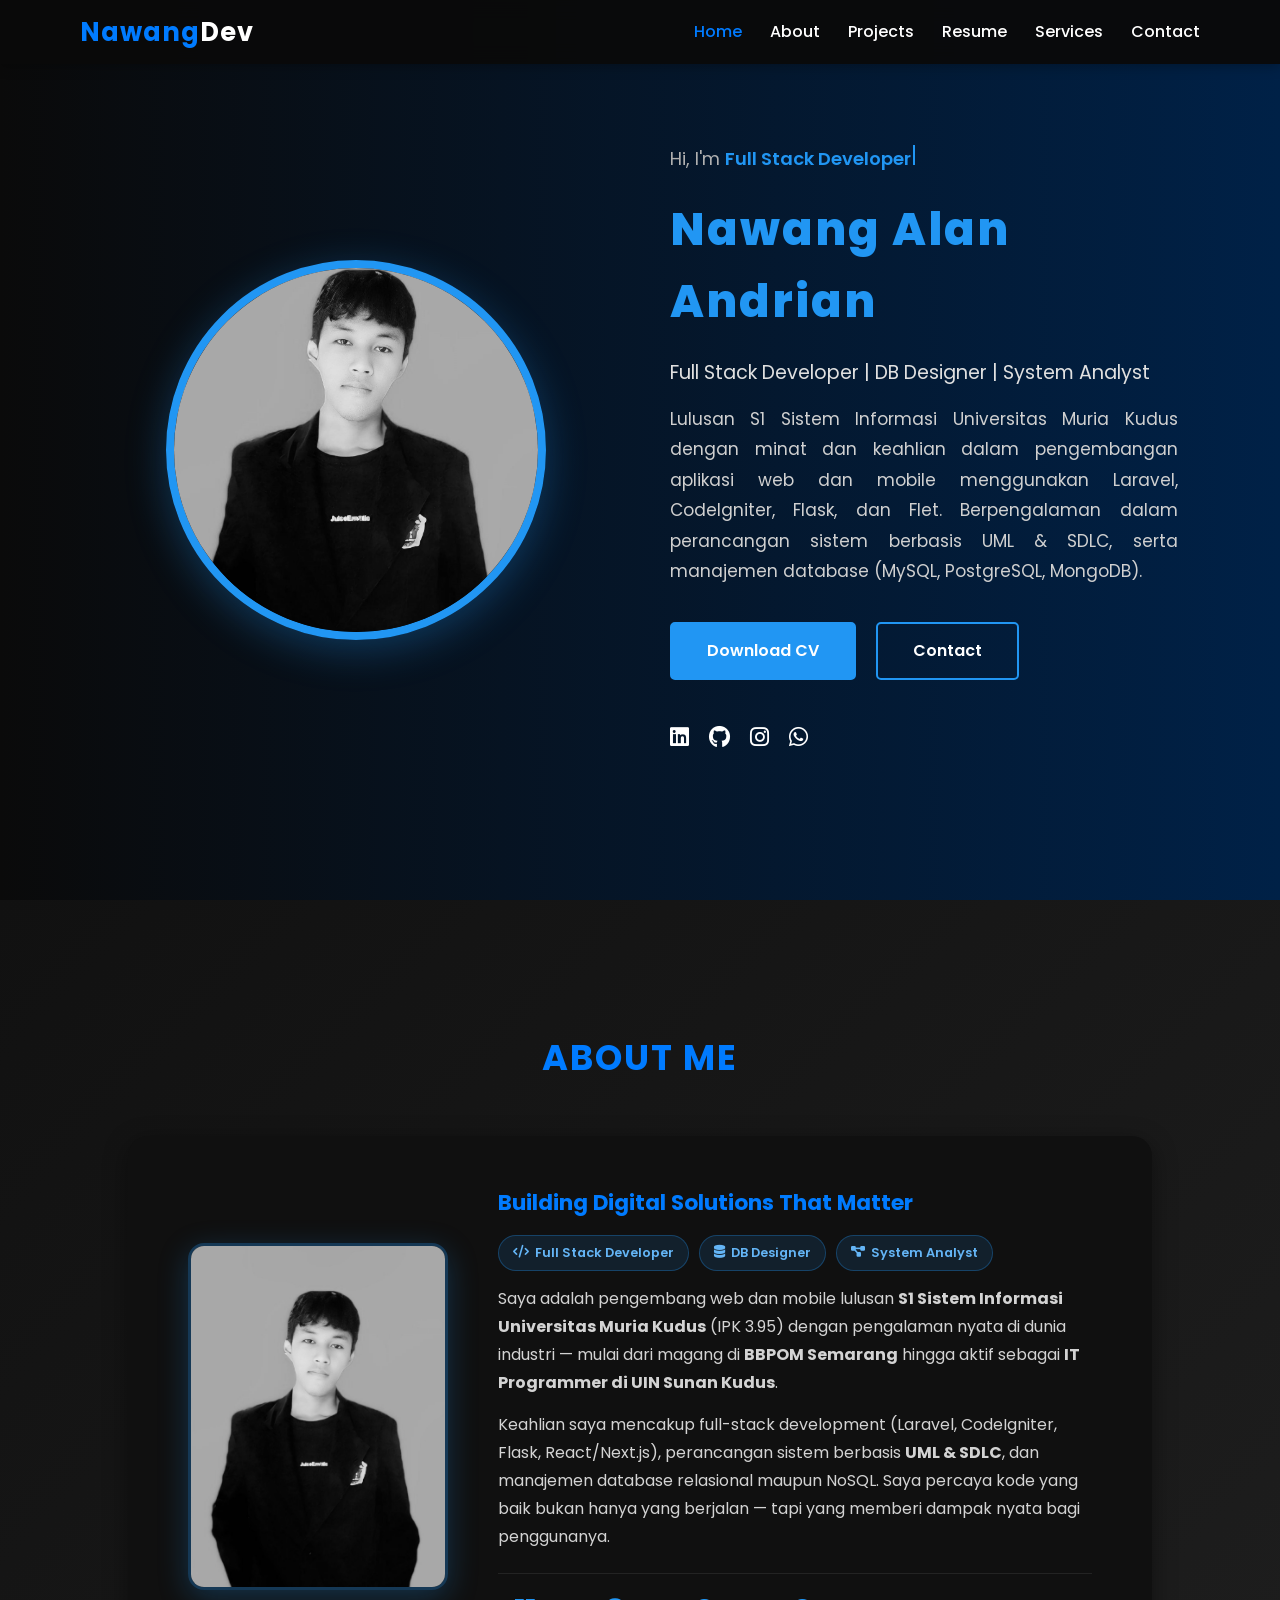
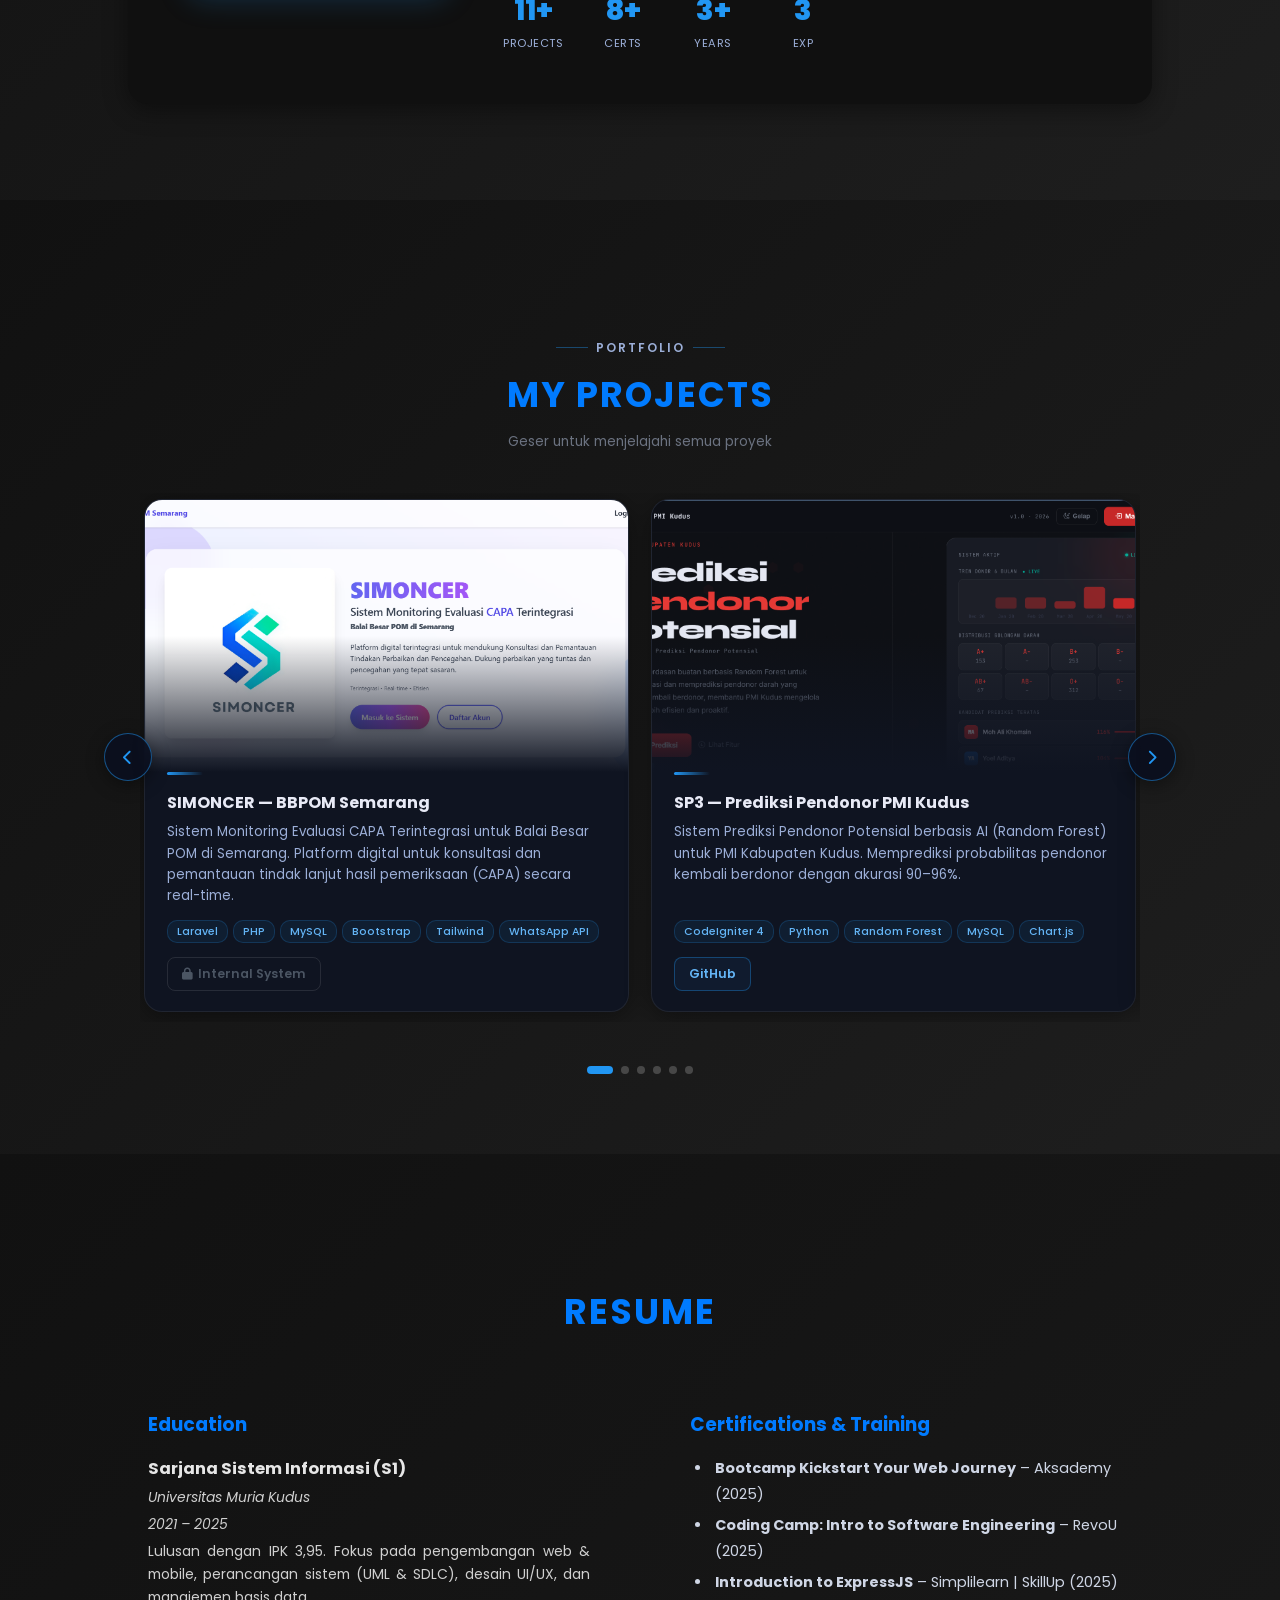
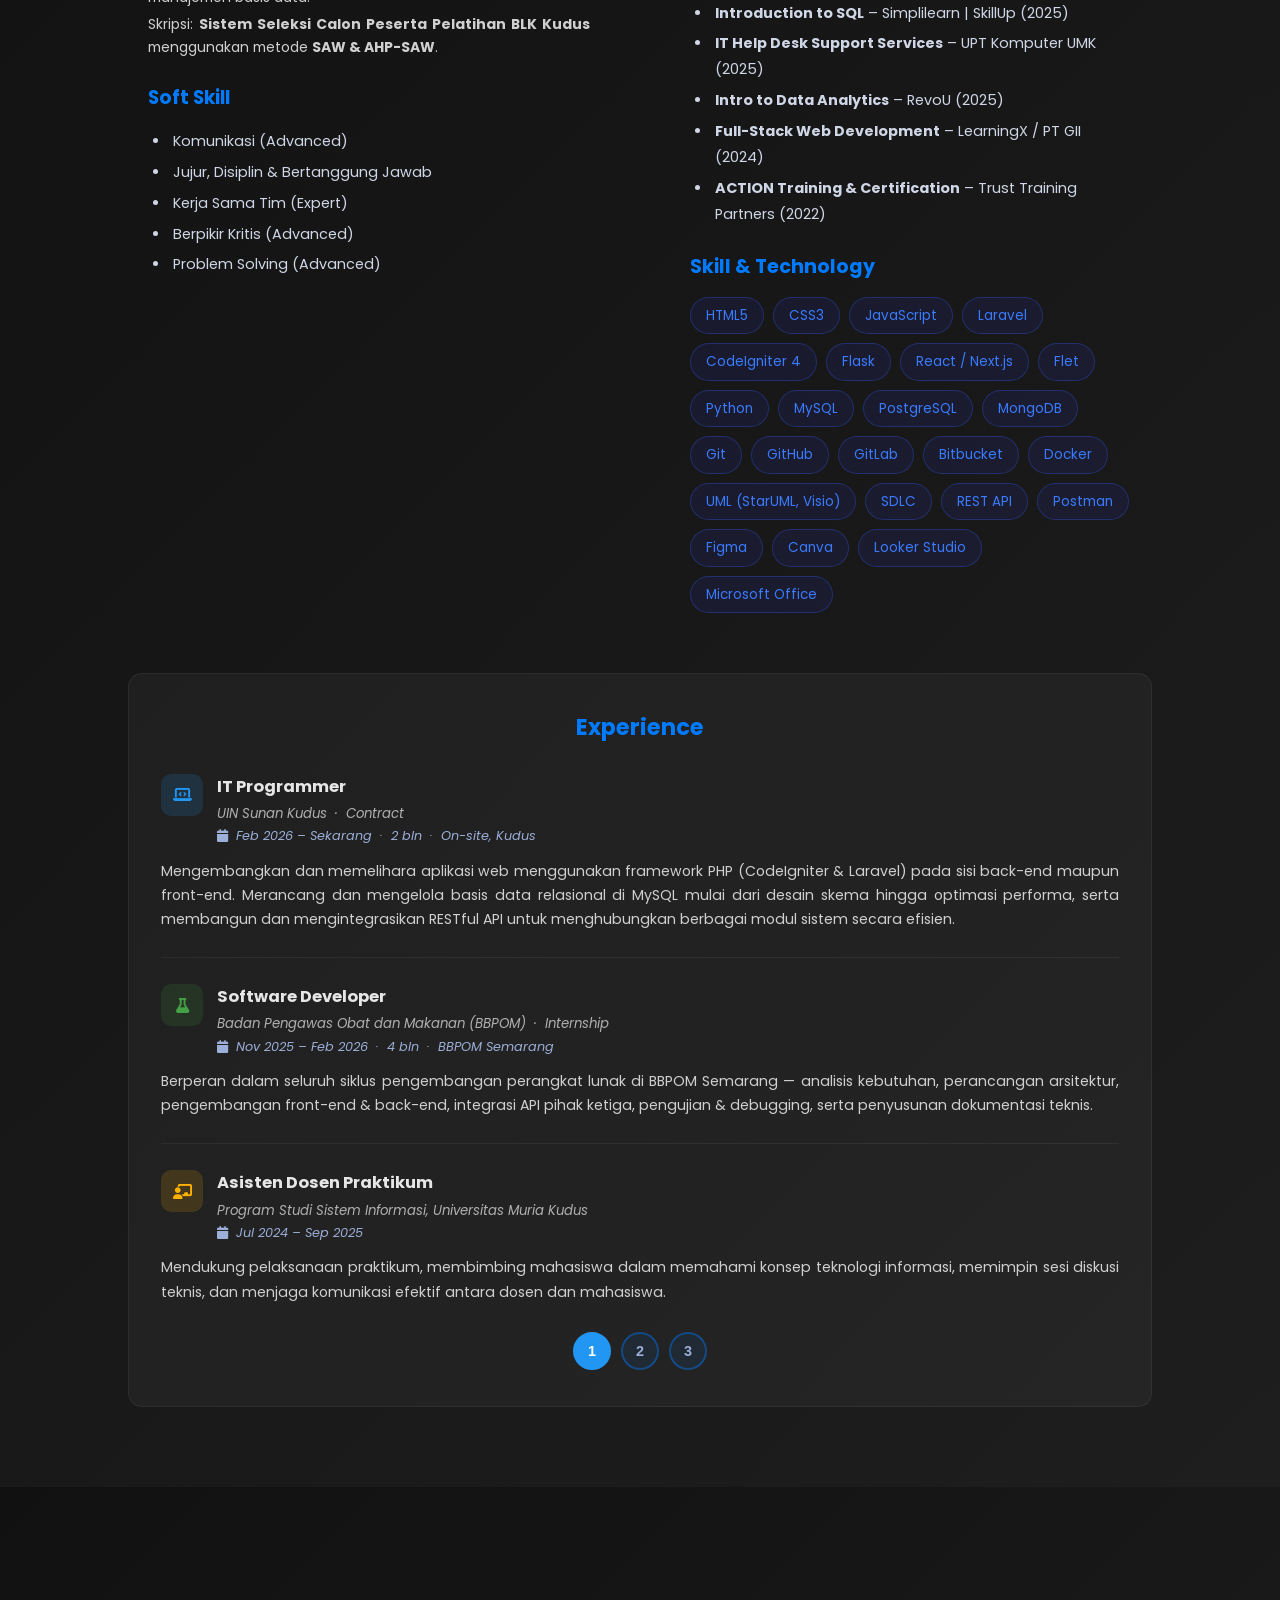
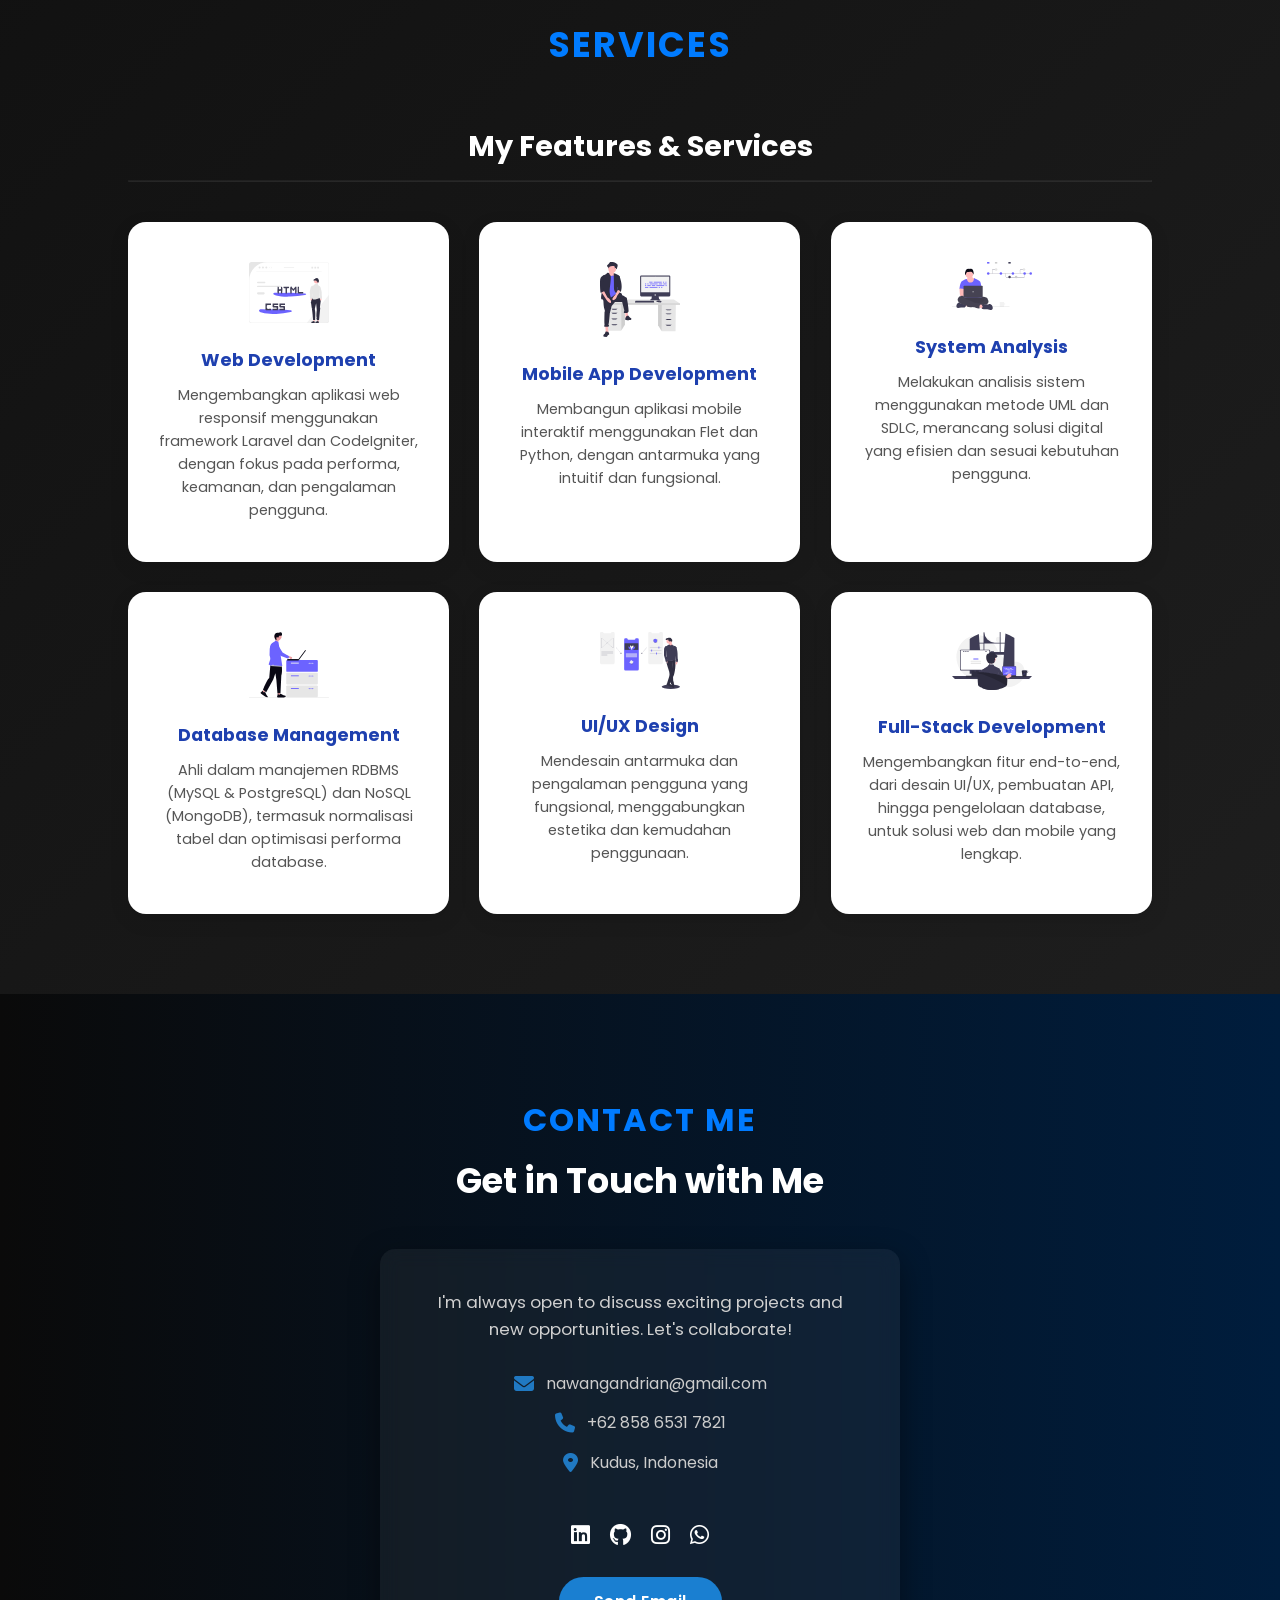
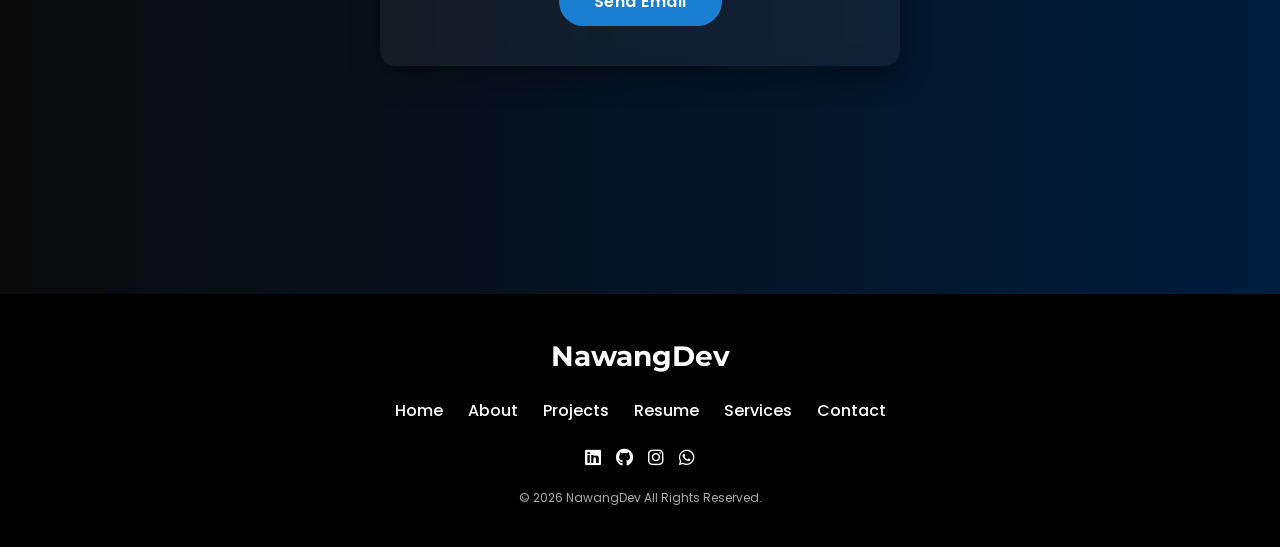
==== index.html @ 646ee14d "fix: finishing" ====
<!doctype html>
<html lang="en">
  <head>
    <meta charset="UTF-8" />
    <meta name="viewport" content="width=device-width, initial-scale=1.0" />
    <title>Nawang Alan Andrian | Portfolio</title>
    <link rel="icon" href="img/favicon.png" type="image/png" sizes="96x96" />
    <meta
      name="description"
      content="Portfolio Nawang Alan Andrian — Full Stack Developer, Database Designer, dan System Analyst."
    />
    <meta
      name="keywords"
      content="Nawang Alan Andrian, Portfolio, Full Stack Developer, System Analyst, Database Designer, UI/UX"
    />
    <meta name="author" content="Nawang Alan Andrian" />
    <meta name="robots" content="index, follow" />
    <meta
      property="og:title"
      content="Nawang Alan Andrian | Web & Mobile Developer Portfolio"
    />
    <meta
      property="og:description"
      content="Portfolio Nawang Alan Andrian — Full Stack Developer."
    />
    <meta
      property="og:image"
      content="https://nawangandrian.github.io/MyPortfolio_25/img/portfolio-preview.png"
    />
    <meta
      property="og:url"
      content="https://nawangandrian.github.io/MyPortfolio_25"
    />
    <meta property="og:type" content="website" />
    <meta property="og:locale" content="id_ID" />
    <meta property="og:site_name" content="Portfolio Nawang Alan Andrian" />
    <meta name="twitter:card" content="summary_large_image" />
    <meta name="twitter:title" content="Nawang Alan Andrian | Portfolio" />
    <meta
      name="twitter:image"
      content="https://nawangandrian.github.io/MyPortfolio_25/img/portfolio-preview.png"
    />
    <link rel="preconnect" href="https://fonts.googleapis.com" />
    <link rel="preconnect" href="https://fonts.gstatic.com" crossorigin />
    <link
      href="https://fonts.googleapis.com/css2?family=Montserrat:wght@400;700&family=Poppins:wght@300;400;500;600;700;800&display=swap"
      rel="stylesheet"
    />
    <link
      rel="stylesheet"
      href="https://cdnjs.cloudflare.com/ajax/libs/font-awesome/6.5.0/css/all.min.css"
      crossorigin="anonymous"
      referrerpolicy="no-referrer"
    />
    <link rel="stylesheet" href="style.css" />
    <script src="script.js" defer></script>
  </head>
  <body>
    <!-- ===== Header ===== -->
    <header class="header">
      <div class="logo"><span>Nawang</span>Dev</div>
      <div class="menu-toggle" id="menu-toggle">&#9776;</div>
      <nav class="navbar" id="navbar">
        <a href="#home" class="active">Home</a>
        <a href="#about">About</a>
        <a href="#projects">Projects</a>
        <a href="#resume">Resume</a>
        <a href="#services">Services</a>
        <a href="#contact">Contact</a>
      </nav>
      <!-- Mobile only: status badge -->
      <div class="header-status">
        <span class="dot-live"></span> Open to Work
      </div>
    </header>

    <!-- ===== Mobile Bottom Navigation ===== -->
    <nav class="mobile-bottom-nav" id="mobileBottomNav">
      <a href="#home" class="active" data-section="home">
        <i class="fa fa-house"></i><span>Home</span>
      </a>
      <a href="#about" data-section="about">
        <i class="fa fa-user"></i><span>About</span>
      </a>
      <a href="#projects" data-section="projects">
        <i class="fa fa-diagram-project"></i><span>Projects</span>
      </a>
      <a href="#resume" data-section="resume">
        <i class="fa fa-file-lines"></i><span>Resume</span>
      </a>
      <a href="#services" data-section="services">
        <i class="fa fa-gear"></i><span>Services</span>
      </a>
      <a href="#contact" data-section="contact">
        <i class="fa fa-envelope"></i><span>Contact</span>
      </a>
    </nav>

    <!-- ===== Hero ===== -->
    <section class="hero" id="home">
      <div class="hero-left">
        <img src="img/NAW127.png" alt="Profile" class="profile-img" />
      </div>
      <div class="hero-right">
        <p class="intro">
          Hi, I'm
          <span class="typing-container"
            ><span id="typing-text"></span><span class="cursor"></span
          ></span>
        </p>
        <h1 class="hero-name">Nawang Alan Andrian</h1>
        <p class="hero-title">
          Full Stack Developer | DB Designer | System Analyst
        </p>
        <p class="hero-description">
          Lulusan S1 Sistem Informasi Universitas Muria Kudus dengan minat dan
          keahlian dalam pengembangan aplikasi web dan mobile menggunakan
          Laravel, CodeIgniter, Flask, dan Flet. Berpengalaman dalam perancangan
          sistem berbasis UML &amp; SDLC, serta manajemen database (MySQL,
          PostgreSQL, MongoDB).
        </p>
        <div class="hero-buttons">
          <a
            href="https://drive.google.com/file/d/1oJD7q-hahG_OpXcZT0h6td7A86tfWqZQ/view?usp=drive_link"
            target="_blank"
            class="btn primary"
            >Download CV</a
          >
          <a href="mailto:nawangandrian@gmail.com" class="btn outline"
            >Contact</a
          >
        </div>
        <div class="social-linkss">
          <a
            href="https://linkedin.com/in/nawang-alan-andrian/"
            target="_blank"
            aria-label="LinkedIn"
            ><i class="fab fa-linkedin"></i
          ></a>
          <a
            href="https://github.com/nawangandrian"
            target="_blank"
            aria-label="GitHub"
            ><i class="fab fa-github"></i
          ></a>
          <a
            href="https://instagram.com/nawang_andrian"
            target="_blank"
            aria-label="Instagram"
            ><i class="fab fa-instagram"></i
          ></a>
          <a
            href="https://wa.me/6285865317821"
            target="_blank"
            aria-label="WhatsApp"
            ><i class="fab fa-whatsapp"></i
          ></a>
        </div>
      </div>
    </section>

    <!-- ===== About ===== -->
    <section id="about" class="about section">
      <h2 class="section-title">About Me</h2>
      <div class="about-container">
        <div class="about-img"><img src="img/NAW127.png" alt="Profile" /></div>
        <div class="about-text">
          <h3>Building Digital Solutions That Matter</h3>
          <p class="about-tagline">
            <span class="tag-badge"
              ><i class="fa fa-code"></i> Full Stack Developer</span
            >
            <span class="tag-badge"
              ><i class="fa fa-database"></i> DB Designer</span
            >
            <span class="tag-badge"
              ><i class="fa fa-diagram-project"></i> System Analyst</span
            >
          </p>
          <p>
            Saya adalah pengembang web dan mobile lulusan
            <strong>S1 Sistem Informasi Universitas Muria Kudus</strong> (IPK
            3.95) dengan pengalaman nyata di dunia industri — mulai dari magang
            di <strong>BBPOM Semarang</strong> hingga aktif sebagai
            <strong>IT Programmer di UIN Sunan Kudus</strong>.
          </p>
          <p>
            Keahlian saya mencakup full-stack development (Laravel, CodeIgniter,
            Flask, React/Next.js), perancangan sistem berbasis
            <strong>UML &amp; SDLC</strong>, dan manajemen database relasional
            maupun NoSQL. Saya percaya kode yang baik bukan hanya yang berjalan
            — tapi yang memberi dampak nyata bagi penggunanya.
          </p>
          <div class="about-stats">
            <div class="stat-item">
              <span class="stat-number">11+</span
              ><span class="stat-label">Projects</span>
            </div>
            <div class="stat-item">
              <span class="stat-number">8+</span
              ><span class="stat-label">Certs</span>
            </div>
            <div class="stat-item">
              <span class="stat-number">3+</span
              ><span class="stat-label">Years</span>
            </div>
            <div class="stat-item">
              <span class="stat-number">3</span
              ><span class="stat-label">Exp</span>
            </div>
          </div>
        </div>
      </div>
    </section>

    <!-- ===== Projects ===== -->
    <section id="projects" class="section">
      <div class="container">
        <div class="projects-section-header">
          <div class="projects-eyebrow">Portfolio</div>
          <h2 class="section-title" style="margin-bottom: 8px">My Projects</h2>
          <p style="color: #6b7280; font-size: 0.85rem; margin: 0 0 40px">
            Geser untuk menjelajahi semua proyek
          </p>
        </div>

        <!-- ── DESKTOP: Carousel ─────────────────── -->
        <div class="carousel-outer">
          <button
            class="carousel-btn prev"
            id="carouselPrev"
            aria-label="Previous"
          >
            <i class="fa fa-chevron-left"></i>
          </button>
          <div class="carousel-viewport">
            <div class="carousel-track" id="carouselTrack">
              <!-- Slide 1 -->
              <div class="carousel-slide">
                <div class="project-card">
                  <div class="project-image">
                    <img src="img/beranda simoncer.png" alt="SIMONCER" />
                  </div>
                  <div class="project-content">
                    <h3>SIMONCER — BBPOM Semarang</h3>
                    <p>
                      Sistem Monitoring Evaluasi CAPA Terintegrasi untuk Balai
                      Besar POM di Semarang. Platform digital untuk konsultasi
                      dan pemantauan tindak lanjut hasil pemeriksaan (CAPA)
                      secara real-time.
                    </p>
                    <div class="project-tech">
                      <span>Laravel</span><span>PHP</span><span>MySQL</span
                      ><span>Bootstrap</span><span>Tailwind</span
                      ><span>WhatsApp API</span>
                    </div>
                    <div class="project-links">
                      <span class="project-link no-link"
                        ><i class="fa fa-lock"></i> Internal System</span
                      >
                    </div>
                  </div>
                </div>
                <div class="project-card">
                  <div class="project-image">
                    <img src="img/beranda pmi.png" alt="SP3 PMI" />
                  </div>
                  <div class="project-content">
                    <h3>SP3 — Prediksi Pendonor PMI Kudus</h3>
                    <p>
                      Sistem Prediksi Pendonor Potensial berbasis AI (Random
                      Forest) untuk PMI Kabupaten Kudus. Memprediksi
                      probabilitas pendonor kembali berdonor dengan akurasi
                      90–96%.
                    </p>
                    <div class="project-tech">
                      <span>CodeIgniter 4</span><span>Python</span
                      ><span>Random Forest</span><span>MySQL</span
                      ><span>Chart.js</span>
                    </div>
                    <div class="project-links">
                      <a
                        href="https://github.com/nawangandrian/pmi-project"
                        target="_blank"
                        class="project-link"
                        >GitHub</a
                      >
                    </div>
                  </div>
                </div>
              </div>
              <!-- Slide 2 -->
              <div class="carousel-slide">
                <div class="project-card">
                  <div class="project-image">
                    <img src="img/beranda seleksi.png" alt="Seleksi BLK" />
                  </div>
                  <div class="project-content">
                    <h3>Web Seleksi Calon Peserta Pelatihan</h3>
                    <p>
                      Sistem web untuk seleksi calon peserta pelatihan BLK Kudus
                      menggunakan metode AHP-SAW, dengan notifikasi email
                      otomatis dan laporan hasil seleksi.
                    </p>
                    <div class="project-tech">
                      <span>CodeIgniter 4</span><span>PHP</span
                      ><span>MySQL</span><span>Bootstrap</span>
                    </div>
                    <div class="project-links">
                      <a
                        href="https://github.com/nawangandrian/sistem-seleksi"
                        target="_blank"
                        class="project-link"
                        >GitHub</a
                      >
                    </div>
                  </div>
                </div>
                <div class="project-card">
                  <div class="project-image">
                    <img src="img/beranda jaket.png" alt="Penjualan Jaket" />
                  </div>
                  <div class="project-content">
                    <h3>Website Penjualan Jaket</h3>
                    <p>
                      Sistem website untuk penjualan jaket, dengan fitur kasir
                      online, manajemen produk, dan laporan penjualan.
                    </p>
                    <div class="project-tech">
                      <span>CodeIgniter 4</span><span>PHP</span
                      ><span>MySQL</span><span>Bootstrap</span>
                    </div>
                    <div class="project-links">
                      <a
                        href="https://github.com/nawangandrian/best-jacket"
                        target="_blank"
                        class="project-link"
                        >GitHub</a
                      >
                    </div>
                  </div>
                </div>
              </div>
              <!-- Slide 3 -->
              <div class="carousel-slide">
                <div class="project-card">
                  <div class="project-image">
                    <img src="img/beranda perpus.png" alt="Perpustakaan" />
                  </div>
                  <div class="project-content">
                    <h3>Sistem Perpustakaan Digital</h3>
                    <p>
                      Aplikasi web CRUD perpustakaan berbasis CodeIgniter 4
                      untuk manajemen data buku digital, dilengkapi fitur
                      pencarian dan kategorisasi koleksi.
                    </p>
                    <div class="project-tech">
                      <span>CodeIgniter 4</span><span>PHP</span
                      ><span>MySQL</span><span>Bootstrap</span>
                    </div>
                    <div class="project-links">
                      <a
                        href="https://github.com/nawangandrian/sistem-perpustakaan"
                        target="_blank"
                        class="project-link"
                        >GitHub</a
                      >
                    </div>
                  </div>
                </div>
                <div class="project-card">
                  <div class="project-image">
                    <img src="img/beranda mobile.jpg" alt="Kasir Warmindo" />
                  </div>
                  <div class="project-content">
                    <h3>Sistem Penjualan Kasir Warmindo</h3>
                    <p>
                      Aplikasi desktop dan mobile untuk sistem penjualan kasir,
                      termasuk manajemen menu, transaksi, dan laporan penjualan.
                    </p>
                    <div class="project-tech">
                      <span>Python</span><span>Flet</span><span>MySQL</span>
                    </div>
                    <div class="project-links">
                      <a
                        href="https://github.com/nawangandrian/project_warmindo"
                        target="_blank"
                        class="project-link"
                        >GitHub</a
                      >
                    </div>
                  </div>
                </div>
              </div>
              <!-- Slide 4 -->
              <div class="carousel-slide">
                <div class="project-card">
                  <div class="project-image">
                    <img src="img/beranda siswa.png" alt="Manajemen Siswa" />
                  </div>
                  <div class="project-content">
                    <h3>Sistem Manajemen Data Siswa</h3>
                    <p>
                      Sistem CRUD untuk manajemen data siswa, termasuk input,
                      edit, hapus, dan pencarian data siswa.
                    </p>
                    <div class="project-tech">
                      <span>Laravel</span><span>PHP</span><span>MySQL</span
                      ><span>TailwindCSS</span>
                    </div>
                    <div class="project-links">
                      <a
                        href="https://github.com/nawangandrian/manajemen-siswa"
                        target="_blank"
                        class="project-link"
                        >GitHub</a
                      >
                    </div>
                  </div>
                </div>
                <div class="project-card">
                  <div class="project-image">
                    <img src="img/beranda rental.png" alt="Rental System" />
                  </div>
                  <div class="project-content">
                    <h3>Rental Management System</h3>
                    <p>
                      Aplikasi web rental dengan dashboard interaktif, manajemen
                      pelanggan, item, dan transaksi rental.
                    </p>
                    <div class="project-tech">
                      <span>Laravel</span><span>Livewire</span
                      ><span>Tailwind CSS</span><span>PostgreSQL</span>
                    </div>
                    <div class="project-links">
                      <a
                        href="https://github.com/nawangandrian/rental-livewire"
                        target="_blank"
                        class="project-link"
                        >GitHub</a
                      >
                    </div>
                  </div>
                </div>
              </div>
              <!-- Slide 5 -->
              <div class="carousel-slide">
                <div class="project-card">
                  <div class="project-image">
                    <img src="img/beranda user.png" alt="React User Mgmt" />
                  </div>
                  <div class="project-content">
                    <h3>React User Management System</h3>
                    <p>
                      Aplikasi manajemen data pengguna berbasis ReactJS, Axios,
                      dan REST API (MockAPI).
                    </p>
                    <div class="project-tech">
                      <span>ReactJS</span><span>Axios</span
                      ><span>JSON Server</span><span>Vite</span>
                    </div>
                    <div class="project-links">
                      <a
                        href="https://github.com/nawangandrian/react-user-management"
                        target="_blank"
                        class="project-link"
                        >GitHub</a
                      >
                      <a
                        href="https://react-user-management-flame.vercel.app/"
                        target="_blank"
                        class="project-link live"
                        >Live Demo</a
                      >
                    </div>
                  </div>
                </div>
                <div class="project-card">
                  <div class="project-image">
                    <img src="img/beranda blog.png" alt="News NawDev" />
                  </div>
                  <div class="project-content">
                    <h3>News NawDev</h3>
                    <p>
                      Website blog berita teknologi dengan Home, About, Contact,
                      Login, dan Dashboard manajemen konten.
                    </p>
                    <div class="project-tech">
                      <span>Next.js</span><span>TypeScript</span
                      ><span>Tailwind CSS</span><span>PostgreSQL</span>
                    </div>
                    <div class="project-links">
                      <a
                        href="https://github.com/nawangandrian/next-blog"
                        target="_blank"
                        class="project-link"
                        >GitHub</a
                      >
                      <a
                        href="https://next-blog-nawang.vercel.app/"
                        target="_blank"
                        class="project-link live"
                        >Live Demo</a
                      >
                    </div>
                  </div>
                </div>
              </div>
              <!-- Slide 6 -->
              <div class="carousel-slide">
                <div class="project-card">
                  <div class="project-image">
                    <img src="img/beranda profil.png" alt="Profil Desa" />
                  </div>
                  <div class="project-content">
                    <h3>Sistem Web Profil Desa</h3>
                    <p>
                      Sistem web untuk menampilkan profil desa Balerejo — hasil
                      project KKN bersama tim pengembang mahasiswa.
                    </p>
                    <div class="project-tech">
                      <span>Flask</span><span>Python</span><span>MongoDB</span
                      ><span>Bootstrap</span>
                    </div>
                    <div class="project-links">
                      <a
                        href="https://github.com/nawangandrian/profil_desa"
                        target="_blank"
                        class="project-link"
                        >GitHub</a
                      >
                    </div>
                  </div>
                </div>
                <div class="project-card project-card--placeholder">
                  <div class="project-placeholder-inner">
                    <i class="fa fa-code"></i>
                    <p>More projects coming soon...</p>
                  </div>
                </div>
              </div>
            </div>
          </div>
          <button class="carousel-btn next" id="carouselNext" aria-label="Next">
            <i class="fa fa-chevron-right"></i>
          </button>
          <div class="carousel-dots" id="carouselDots">
            <button class="dot active" data-index="0"></button>
            <button class="dot" data-index="1"></button>
            <button class="dot" data-index="2"></button>
            <button class="dot" data-index="3"></button>
            <button class="dot" data-index="4"></button>
            <button class="dot" data-index="5"></button>
          </div>
        </div>

        <!-- ── MOBILE: Project list, 3 per page ──── -->
        <div class="mobile-projects-wrap">
          <div class="mobile-proj-count">
            Halaman <span id="mProjPage">1</span> dari
            <span id="mProjTotal">3</span> &nbsp;·&nbsp;
            <span id="mProjShowing">1–3</span> dari 9 proyek
          </div>

          <div class="mobile-proj-grid" id="mobileProjGrid">
            <!-- Card 1 -->
            <div class="mobile-proj-card" data-pg="1">
              <div class="mobile-proj-img">
                <img src="img/beranda simoncer.png" alt="SIMONCER" />
              </div>
              <div class="mobile-proj-body">
                <h4>SIMONCER — BBPOM Semarang</h4>
                <p>
                  Platform monitoring CAPA real-time untuk Balai Besar POM
                  Semarang, lengkap integrasi WhatsApp API.
                </p>
                <div class="mobile-proj-tags">
                  <span>Laravel</span><span>PHP</span><span>MySQL</span
                  ><span>WhatsApp API</span>
                </div>
                <div class="mobile-proj-links">
                  <span class="mobile-proj-link locked"
                    ><i class="fa fa-lock"></i> Internal System</span
                  >
                </div>
              </div>
            </div>

            <!-- Card 2 -->
            <div class="mobile-proj-card" data-pg="1">
              <div class="mobile-proj-img">
                <img src="img/beranda pmi.png" alt="SP3 PMI" />
              </div>
              <div class="mobile-proj-body">
                <h4>SP3 — Prediksi Pendonor PMI Kudus</h4>
                <p>
                  Prediksi pendonor potensial berbasis AI (Random Forest) dengan
                  akurasi 90–96%.
                </p>
                <div class="mobile-proj-tags">
                  <span>CodeIgniter 4</span><span>Python</span
                  ><span>Random Forest</span><span>Chart.js</span>
                </div>
                <div class="mobile-proj-links">
                  <a
                    href="https://github.com/nawangandrian/pmi-project"
                    target="_blank"
                    class="mobile-proj-link"
                    >GitHub</a
                  >
                </div>
              </div>
            </div>

            <!-- Card 3 -->
            <div class="mobile-proj-card" data-pg="1">
              <div class="mobile-proj-img">
                <img src="img/beranda seleksi.png" alt="Seleksi BLK" />
              </div>
              <div class="mobile-proj-body">
                <h4>Web Seleksi Peserta Pelatihan BLK</h4>
                <p>
                  Sistem seleksi AHP-SAW + notifikasi email otomatis untuk BLK
                  Kudus.
                </p>
                <div class="mobile-proj-tags">
                  <span>CodeIgniter 4</span><span>PHP</span><span>MySQL</span
                  ><span>Bootstrap</span>
                </div>
                <div class="mobile-proj-links">
                  <a
                    href="https://github.com/nawangandrian/sistem-seleksi"
                    target="_blank"
                    class="mobile-proj-link"
                    >GitHub</a
                  >
                </div>
              </div>
            </div>

            <!-- Card 4 -->
            <div class="mobile-proj-card" data-pg="2">
              <div class="mobile-proj-img">
                <img src="img/beranda jaket.png" alt="Penjualan Jaket" />
              </div>
              <div class="mobile-proj-body">
                <h4>Website Penjualan Jaket</h4>
                <p>
                  Kasir online, manajemen produk & laporan penjualan lengkap.
                </p>
                <div class="mobile-proj-tags">
                  <span>CodeIgniter 4</span><span>PHP</span><span>MySQL</span
                  ><span>Bootstrap</span>
                </div>
                <div class="mobile-proj-links">
                  <a
                    href="https://github.com/nawangandrian/best-jacket"
                    target="_blank"
                    class="mobile-proj-link"
                    >GitHub</a
                  >
                </div>
              </div>
            </div>

            <!-- Card 5 -->
            <div class="mobile-proj-card" data-pg="2">
              <div class="mobile-proj-img">
                <img src="img/beranda mobile.jpg" alt="Kasir Warmindo" />
              </div>
              <div class="mobile-proj-body">
                <h4>Kasir Warmindo — Desktop & Mobile</h4>
                <p>
                  Manajemen menu, transaksi & laporan penjualan berbasis Python
                  Flet.
                </p>
                <div class="mobile-proj-tags">
                  <span>Python</span><span>Flet</span><span>MySQL</span>
                </div>
                <div class="mobile-proj-links">
                  <a
                    href="https://github.com/nawangandrian/project_warmindo"
                    target="_blank"
                    class="mobile-proj-link"
                    >GitHub</a
                  >
                </div>
              </div>
            </div>

            <!-- Card 6 -->
            <div class="mobile-proj-card" data-pg="2">
              <div class="mobile-proj-img">
                <img src="img/beranda user.png" alt="React User Mgmt" />
              </div>
              <div class="mobile-proj-body">
                <h4>React User Management System</h4>
                <p>
                  CRUD pengguna dengan ReactJS, Axios & REST API — live di
                  Vercel.
                </p>
                <div class="mobile-proj-tags">
                  <span>ReactJS</span><span>Axios</span><span>Vite</span>
                </div>
                <div class="mobile-proj-links">
                  <a
                    href="https://github.com/nawangandrian/react-user-management"
                    target="_blank"
                    class="mobile-proj-link"
                    >GitHub</a
                  >
                  <a
                    href="https://react-user-management-flame.vercel.app/"
                    target="_blank"
                    class="mobile-proj-link live"
                    >Live</a
                  >
                </div>
              </div>
            </div>

            <!-- Card 7 -->
            <div class="mobile-proj-card" data-pg="3">
              <div class="mobile-proj-img">
                <img src="img/beranda blog.png" alt="News NawDev" />
              </div>
              <div class="mobile-proj-body">
                <h4>News NawDev Blog</h4>
                <p>
                  Blog teknologi full-stack dengan CMS, auth, dan dark mode.
                </p>
                <div class="mobile-proj-tags">
                  <span>Next.js</span><span>TypeScript</span
                  ><span>PostgreSQL</span>
                </div>
                <div class="mobile-proj-links">
                  <a
                    href="https://github.com/nawangandrian/next-blog"
                    target="_blank"
                    class="mobile-proj-link"
                    >GitHub</a
                  >
                  <a
                    href="https://next-blog-nawang.vercel.app/"
                    target="_blank"
                    class="mobile-proj-link live"
                    >Live</a
                  >
                </div>
              </div>
            </div>

            <!-- Card 8 -->
            <div class="mobile-proj-card" data-pg="3">
              <div class="mobile-proj-img">
                <img src="img/beranda profil.png" alt="Profil Desa" />
              </div>
              <div class="mobile-proj-body">
                <h4>Sistem Web Profil Desa Balerejo</h4>
                <p>
                  Website profil desa KKN: info administratif, SDA, & layanan
                  publik.
                </p>
                <div class="mobile-proj-tags">
                  <span>Flask</span><span>Python</span><span>MongoDB</span>
                </div>
                <div class="mobile-proj-links">
                  <a
                    href="https://github.com/nawangandrian/profil_desa"
                    target="_blank"
                    class="mobile-proj-link"
                    >GitHub</a
                  >
                </div>
              </div>
            </div>

            <!-- Card 9 -->
            <div class="mobile-proj-card" data-pg="3">
              <div class="mobile-proj-img">
                <img src="img/beranda rental.png" alt="Rental System" />
              </div>
              <div class="mobile-proj-body">
                <h4>Rental Management System</h4>
                <p>
                  Dashboard interaktif manajemen pelanggan, item & transaksi
                  rental.
                </p>
                <div class="mobile-proj-tags">
                  <span>Laravel</span><span>Livewire</span
                  ><span>PostgreSQL</span>
                </div>
                <div class="mobile-proj-links">
                  <a
                    href="https://github.com/nawangandrian/rental-livewire"
                    target="_blank"
                    class="mobile-proj-link"
                    >GitHub</a
                  >
                </div>
              </div>
            </div>
          </div>
          <!-- /mobile-proj-grid -->

          <!-- Pagination buttons -->
          <div class="mobile-proj-pagination" id="mobileProjPagination">
            <button
              class="mobile-proj-pgbtn arrow"
              id="mProjPrev"
              onclick="mProjGo(mProjCurrent - 1)"
            >
              <i class="fa fa-chevron-left"></i>
            </button>
            <button
              class="mobile-proj-pgbtn active"
              data-p="1"
              onclick="mProjGo(1)"
            >
              1
            </button>
            <button class="mobile-proj-pgbtn" data-p="2" onclick="mProjGo(2)">
              2
            </button>
            <button class="mobile-proj-pgbtn" data-p="3" onclick="mProjGo(3)">
              3
            </button>
            <button
              class="mobile-proj-pgbtn arrow"
              id="mProjNext"
              onclick="mProjGo(mProjCurrent + 1)"
            >
              <i class="fa fa-chevron-right"></i>
            </button>
          </div>
        </div>
        <!-- /mobile-projects-wrap -->
      </div>
    </section>

    <!-- ===== Resume ===== -->
    <section id="resume" class="section">
      <div class="container">
        <h2 class="section-title">Resume</h2>
        <div class="resume-content">
          <div class="resume-left">
            <h3>Education</h3>
            <div class="education-item">
              <h4>Sarjana Sistem Informasi (S1)</h4>
              <p class="university">Universitas Muria Kudus</p>
              <p class="date">2021 – 2025</p>
              <p>
                Lulusan dengan IPK 3,95. Fokus pada pengembangan web &amp;
                mobile, perancangan sistem (UML &amp; SDLC), desain UI/UX, dan
                manajemen basis data.
              </p>
              <p>
                Skripsi:
                <strong
                  >Sistem Seleksi Calon Peserta Pelatihan BLK Kudus</strong
                >
                menggunakan metode <strong>SAW &amp; AHP-SAW</strong>.
              </p>
            </div>
            <h3>Soft Skill</h3>
            <ul class="certifications">
              <li>Komunikasi (Advanced)</li>
              <li>Jujur, Disiplin &amp; Bertanggung Jawab</li>
              <li>Kerja Sama Tim (Expert)</li>
              <li>Berpikir Kritis (Advanced)</li>
              <li>Problem Solving (Advanced)</li>
            </ul>
          </div>
          <div class="resume-right">
            <h3>Certifications &amp; Training</h3>
            <ul class="certifications">
              <li>
                <strong>Bootcamp Kickstart Your Web Journey</strong> – Aksademy
                (2025)
              </li>
              <li>
                <strong>Coding Camp: Intro to Software Engineering</strong> –
                RevoU (2025)
              </li>
              <li>
                <strong>Introduction to ExpressJS</strong> – Simplilearn |
                SkillUp (2025)
              </li>
              <li>
                <strong>Introduction to SQL</strong> – Simplilearn | SkillUp
                (2025)
              </li>
              <li>
                <strong>IT Help Desk Support Services</strong> – UPT Komputer
                UMK (2025)
              </li>
              <li><strong>Intro to Data Analytics</strong> – RevoU (2025)</li>
              <li>
                <strong>Full-Stack Web Development</strong> – LearningX / PT GII
                (2024)
              </li>
              <li>
                <strong>ACTION Training &amp; Certification</strong> – Trust
                Training Partners (2022)
              </li>
            </ul>
            <div class="skill">
              <h3>Skill &amp; Technology</h3>
              <div class="skills-grid">
                <span class="skill-tag">HTML5</span
                ><span class="skill-tag">CSS3</span>
                <span class="skill-tag">JavaScript</span
                ><span class="skill-tag">Laravel</span>
                <span class="skill-tag">CodeIgniter 4</span
                ><span class="skill-tag">Flask</span>
                <span class="skill-tag">React / Next.js</span
                ><span class="skill-tag">Flet</span>
                <span class="skill-tag">Python</span
                ><span class="skill-tag">MySQL</span>
                <span class="skill-tag">PostgreSQL</span
                ><span class="skill-tag">MongoDB</span>
                <span class="skill-tag">Git</span
                ><span class="skill-tag">GitHub</span>
                <span class="skill-tag">GitLab</span
                ><span class="skill-tag">Bitbucket</span>
                <span class="skill-tag">Docker</span
                ><span class="skill-tag">UML (StarUML, Visio)</span>
                <span class="skill-tag">SDLC</span
                ><span class="skill-tag">REST API</span>
                <span class="skill-tag">Postman</span
                ><span class="skill-tag">Figma</span>
                <span class="skill-tag">Canva</span
                ><span class="skill-tag">Looker Studio</span>
                <span class="skill-tag">Microsoft Office</span>
              </div>
            </div>
          </div>
        </div>
        <!-- Experience -->
        <div class="resume-main">
          <h3>Experience</h3>
          <div class="exp-page active" data-page="0">
            <div class="experience-item">
              <div class="exp-header">
                <div
                  class="exp-icon"
                  style="background: rgba(33, 150, 243, 0.15); color: #2196f3"
                >
                  <i class="fa fa-laptop-code"></i>
                </div>
                <div>
                  <h4>IT Programmer</h4>
                  <p class="company">UIN Sunan Kudus &nbsp;·&nbsp; Contract</p>
                  <p class="date">
                    <i class="fa fa-calendar"></i>&nbsp; Feb 2026 – Sekarang
                    &nbsp;·&nbsp; 2 bln &nbsp;·&nbsp; On-site, Kudus
                  </p>
                </div>
              </div>
              <p>
                Mengembangkan dan memelihara aplikasi web menggunakan framework
                PHP (CodeIgniter &amp; Laravel) pada sisi back-end maupun
                front-end. Merancang dan mengelola basis data relasional di
                MySQL mulai dari desain skema hingga optimasi performa, serta
                membangun dan mengintegrasikan RESTful API untuk menghubungkan
                berbagai modul sistem secara efisien.
              </p>
            </div>
            <div class="experience-item">
              <div class="exp-header">
                <div
                  class="exp-icon"
                  style="background: rgba(67, 160, 71, 0.15); color: #43a047"
                >
                  <i class="fa fa-flask"></i>
                </div>
                <div>
                  <h4>Software Developer</h4>
                  <p class="company">
                    Badan Pengawas Obat dan Makanan (BBPOM) &nbsp;·&nbsp;
                    Internship
                  </p>
                  <p class="date">
                    <i class="fa fa-calendar"></i>&nbsp; Nov 2025 – Feb 2026
                    &nbsp;·&nbsp; 4 bln &nbsp;·&nbsp; BBPOM Semarang
                  </p>
                </div>
              </div>
              <p>
                Berperan dalam seluruh siklus pengembangan perangkat lunak di
                BBPOM Semarang — analisis kebutuhan, perancangan arsitektur,
                pengembangan front-end &amp; back-end, integrasi API pihak
                ketiga, pengujian &amp; debugging, serta penyusunan dokumentasi
                teknis.
              </p>
            </div>
            <div class="experience-item">
              <div class="exp-header">
                <div
                  class="exp-icon"
                  style="background: rgba(255, 179, 0, 0.15); color: #ffb300"
                >
                  <i class="fa fa-chalkboard-teacher"></i>
                </div>
                <div>
                  <h4>Asisten Dosen Praktikum</h4>
                  <p class="company">
                    Program Studi Sistem Informasi, Universitas Muria Kudus
                  </p>
                  <p class="date">
                    <i class="fa fa-calendar"></i>&nbsp; Jul 2024 – Sep 2025
                  </p>
                </div>
              </div>
              <p>
                Mendukung pelaksanaan praktikum, membimbing mahasiswa dalam
                memahami konsep teknologi informasi, memimpin sesi diskusi
                teknis, dan menjaga komunikasi efektif antara dosen dan
                mahasiswa.
              </p>
            </div>
          </div>
          <div class="exp-page" data-page="1">
            <div class="experience-item">
              <div class="exp-header">
                <div
                  class="exp-icon"
                  style="background: rgba(0, 191, 165, 0.15); color: #00bfa5"
                >
                  <i class="fa fa-globe"></i>
                </div>
                <div>
                  <h4>KKN – Pengembangan Web Profil Desa</h4>
                  <p class="company">
                    Universitas Muria Kudus &nbsp;|&nbsp; Desa Balerejo
                  </p>
                  <p class="date">
                    <i class="fa fa-calendar"></i>&nbsp; Agu 2025 – Sep 2025
                  </p>
                </div>
              </div>
              <p>
                Tim KKN pengembangan web profil desa menggunakan Flask +
                MongoDB. Fitur: informasi administratif, potensi SDA, kegiatan
                masyarakat, dan layanan publik.
              </p>
            </div>
            <div class="experience-item">
              <div class="exp-header">
                <div
                  class="exp-icon"
                  style="background: rgba(198, 40, 40, 0.15); color: #c62828"
                >
                  <i class="fa fa-layer-group"></i>
                </div>
                <div>
                  <h4>Full-Stack Web Development – MSIB Batch 6</h4>
                  <p class="company">PT Global Investment Institusi</p>
                  <p class="date">
                    <i class="fa fa-calendar"></i>&nbsp; Feb 2024 – Jul 2024
                  </p>
                </div>
              </div>
              <p>
                Program studi independen bersertifikat: HTML, CSS, JavaScript,
                Python (Flask), MongoDB. Mengembangkan proyek nyata dari desain
                UI/UX hingga deployment.
              </p>
            </div>
            <div class="experience-item">
              <div class="exp-header">
                <div
                  class="exp-icon"
                  style="background: rgba(171, 71, 188, 0.15); color: #ab47bc"
                >
                  <i class="fa fa-briefcase"></i>
                </div>
                <div>
                  <h4>Praktik Kerja Lapangan – Staf Administrasi</h4>
                  <p class="company">UPTD Balai Latihan Kerja (BLK) Kudus</p>
                  <p class="date">
                    <i class="fa fa-calendar"></i>&nbsp; Jan 2024 – Feb 2024
                  </p>
                </div>
              </div>
              <p>
                Pengelolaan dokumen administrasi pelatihan, pendaftaran peserta,
                dan penyusunan laporan menggunakan Microsoft Office.
              </p>
            </div>
          </div>
          <div class="exp-page" data-page="2">
            <div class="experience-item">
              <div class="exp-header">
                <div
                  class="exp-icon"
                  style="background: rgba(66, 133, 244, 0.15); color: #4285f4"
                >
                  <i class="fa fa-users"></i>
                </div>
                <div>
                  <h4>Anggota Divisi PSDM</h4>
                  <p class="company">UKM FIMA – Forum Ilmiah Mahasiswa, UMK</p>
                  <p class="date">
                    <i class="fa fa-calendar"></i>&nbsp; Jul 2022 – Jun 2023
                  </p>
                </div>
              </div>
              <p>
                Rekrutmen anggota baru, merancang program pengembangan diri, dan
                mengorganisasi kegiatan internal untuk memperkuat kerja sama tim
                dan soft skill.
              </p>
            </div>
          </div>
          <div class="exp-pagination">
            <button class="exp-page-btn active" data-target="0">1</button>
            <button class="exp-page-btn" data-target="1">2</button>
            <button class="exp-page-btn" data-target="2">3</button>
          </div>
        </div>
      </div>
    </section>

    <!-- ===== Services ===== -->
    <section class="section" id="services">
      <h2 class="section-title">SERVICES</h2>
      <h2 class="section-subtitle">My Features &amp; Services</h2>
      <hr
        style="border-color: rgba(255, 255, 255, 0.08); margin-bottom: 40px"
      />
      <div class="services-container">
        <div class="service-card">
          <img src="img/web.svg" alt="Web Development" />
          <div class="svc-text">
            <h3>Web Development</h3>
            <p>
              Mengembangkan aplikasi web responsif menggunakan framework Laravel
              dan CodeIgniter, dengan fokus pada performa, keamanan, dan
              pengalaman pengguna.
            </p>
          </div>
        </div>
        <div class="service-card">
          <img src="img/app.svg" alt="App Development" />
          <div class="svc-text">
            <h3>Mobile App Development</h3>
            <p>
              Membangun aplikasi mobile interaktif menggunakan Flet dan Python,
              dengan antarmuka yang intuitif dan fungsional.
            </p>
          </div>
        </div>
        <div class="service-card">
          <img src="img/system.svg" alt="System Analyst" />
          <div class="svc-text">
            <h3>System Analysis</h3>
            <p>
              Melakukan analisis sistem menggunakan metode UML dan SDLC,
              merancang solusi digital yang efisien dan sesuai kebutuhan
              pengguna.
            </p>
          </div>
        </div>
        <div class="service-card">
          <img src="img/database.svg" alt="Database" />
          <div class="svc-text">
            <h3>Database Management</h3>
            <p>
              Ahli dalam manajemen RDBMS (MySQL &amp; PostgreSQL) dan NoSQL
              (MongoDB), termasuk normalisasi tabel dan optimisasi performa
              database.
            </p>
          </div>
        </div>
        <div class="service-card">
          <img src="img/uiux.svg" alt="UI/UX" />
          <div class="svc-text">
            <h3>UI/UX Design</h3>
            <p>
              Mendesain antarmuka dan pengalaman pengguna yang fungsional,
              menggabungkan estetika dan kemudahan penggunaan.
            </p>
          </div>
        </div>
        <div class="service-card">
          <img src="img/fullstack.svg" alt="Full-Stack" />
          <div class="svc-text">
            <h3>Full-Stack Development</h3>
            <p>
              Mengembangkan fitur end-to-end, dari desain UI/UX, pembuatan API,
              hingga pengelolaan database, untuk solusi web dan mobile yang
              lengkap.
            </p>
          </div>
        </div>
      </div>
    </section>

    <!-- ===== Contact ===== -->
    <section id="contact" class="contact section">
      <h2 class="section-title">Contact Me</h2>
      <h2 class="section-subtitle">Get in Touch with Me</h2>
      <div class="contact-content">
        <div class="contact-info">
          <p class="contact-text">
            I'm always open to discuss exciting projects and new opportunities.
            Let's collaborate!
          </p>
          <div class="contact-details">
            <div class="contact-item">
              <i class="fa-solid fa-envelope"></i
              ><span>nawangandrian@gmail.com</span>
            </div>
            <div class="contact-item">
              <i class="fa-solid fa-phone"></i><span>+62 858 6531 7821</span>
            </div>
            <div class="contact-item">
              <i class="fa-solid fa-location-dot"></i
              ><span>Kudus, Indonesia</span>
            </div>
          </div>
          <div class="social-links">
            <a
              href="https://linkedin.com/in/nawang-alan-andrian-65167a2a6/"
              target="_blank"
              ><i class="fab fa-linkedin"></i
            ></a>
            <a href="https://github.com/nawangandrian" target="_blank"
              ><i class="fab fa-github"></i
            ></a>
            <a href="https://instagram.com/nawang_andrian" target="_blank"
              ><i class="fab fa-instagram"></i
            ></a>
            <a href="https://wa.me/6285865317821" target="_blank"
              ><i class="fab fa-whatsapp"></i
            ></a>
          </div>
          <a href="mailto:nawangandrian@gmail.com" class="btn contact-btn"
            >Send Email</a
          >
        </div>
      </div>
    </section>

    <!-- ===== Footer ===== -->
    <footer class="footer">
      <div class="footer-container">
        <h2 class="footer-logo">NawangDev</h2>
        <ul class="footer-links">
          <li><a href="#home">Home</a></li>
          <li><a href="#about">About</a></li>
          <li><a href="#projects">Projects</a></li>
          <li><a href="#resume">Resume</a></li>
          <li><a href="#services">Services</a></li>
          <li><a href="#contact">Contact</a></li>
        </ul>
        <div class="footer-social">
          <a
            href="https://linkedin.com/in/nawang-alan-andrian/"
            target="_blank"
            aria-label="LinkedIn"
            ><i class="fab fa-linkedin"></i
          ></a>
          <a
            href="https://github.com/nawangandrian"
            target="_blank"
            aria-label="GitHub"
            ><i class="fab fa-github"></i
          ></a>
          <a
            href="https://instagram.com/nawang_andrian"
            target="_blank"
            aria-label="Instagram"
            ><i class="fab fa-instagram"></i
          ></a>
          <a
            href="https://wa.me/6285865317821"
            target="_blank"
            aria-label="WhatsApp"
            ><i class="fab fa-whatsapp"></i
          ></a>
        </div>
        <p class="footer-copy">
          &copy; <span id="year"></span> NawangDev All Rights Reserved.
        </p>
        <script>
          document.getElementById("year").textContent =
            new Date().getFullYear();
        </script>
      </div>
    </footer>

    <!-- ===== Scripts ===== -->
    <script>
      /* ── Carousel (desktop) ─────────────────────── */
      (function () {
        var track = document.getElementById("carouselTrack");
        var prevBtn = document.getElementById("carouselPrev");
        var nextBtn = document.getElementById("carouselNext");
        var dots = document.querySelectorAll("#carouselDots .dot");
        var slides = track ? track.querySelectorAll(".carousel-slide") : [];
        var current = 0,
          total = slides.length;
        if (!track || total === 0) return;
        function goTo(idx) {
          current = (idx + total) % total;
          track.style.transform = "translateX(-" + current * 100 + "%)";
          dots.forEach(function (d, i) {
            d.classList.toggle("active", i === current);
          });
        }
        function resetTimer() {
          clearInterval(autoTimer);
          autoTimer = setInterval(function () {
            goTo(current + 1);
          }, 6000);
        }
        if (prevBtn)
          prevBtn.addEventListener("click", function () {
            resetTimer();
            goTo(current - 1);
          });
        if (nextBtn)
          nextBtn.addEventListener("click", function () {
            resetTimer();
            goTo(current + 1);
          });
        dots.forEach(function (d) {
          d.addEventListener("click", function () {
            resetTimer();
            goTo(parseInt(d.dataset.index, 10));
          });
        });
        var startX = 0;
        track.addEventListener(
          "touchstart",
          function (e) {
            startX = e.touches[0].clientX;
          },
          { passive: true },
        );
        track.addEventListener("touchend", function (e) {
          var diff = startX - e.changedTouches[0].clientX;
          if (Math.abs(diff) > 50) {
            resetTimer();
            goTo(current + (diff > 0 ? 1 : -1));
          }
        });
        var autoTimer = setInterval(function () {
          goTo(current + 1);
        }, 6000);
      })();

      /* ── Experience Pagination ──────────────────── */
      (function () {
        var pages = document.querySelectorAll(".exp-page");
        var pageBtns = document.querySelectorAll(".exp-page-btn");
        function showPage(idx) {
          pages.forEach(function (p, i) {
            p.classList.toggle("active", i === idx);
          });
          pageBtns.forEach(function (b, i) {
            b.classList.toggle("active", i === idx);
          });
        }
        pageBtns.forEach(function (btn) {
          btn.addEventListener("click", function () {
            showPage(parseInt(btn.dataset.target, 10));
          });
        });
      })();

      /* ── Real mobile viewport fix ───────────────── */
      (function () {
        function setVH() {
          var vh = window.innerHeight * 0.01;
          document.documentElement.style.setProperty("--vh", vh + "px");
        }
        setVH();
        window.addEventListener("resize", setVH);
      })();

      /* ── Mobile Project Pagination ──────────────── */
      var mProjCurrent = 1;
      var mProjTotalPages = 3;
      function mProjGo(page, skipScroll) {
        if (page < 1 || page > mProjTotalPages) return;
        mProjCurrent = page;
        document.querySelectorAll(".mobile-proj-card").forEach(function (card) {
          card.classList.toggle("visible", parseInt(card.dataset.pg) === page);
        });
        document
          .querySelectorAll(".mobile-proj-pgbtn[data-p]")
          .forEach(function (btn) {
            btn.classList.toggle("active", parseInt(btn.dataset.p) === page);
          });
        var start = (page - 1) * 3 + 1;
        var end = Math.min(page * 3, 9);
        var el = document.getElementById("mProjPage");
        var sh = document.getElementById("mProjShowing");
        if (el) el.textContent = page;
        if (sh) sh.textContent = start + "–" + end;
        // Scroll hanya saat user klik pagination, bukan saat init
        if (!skipScroll) {
          var sec = document.getElementById("projects");
          if (sec)
            window.scrollTo({ top: sec.offsetTop - 60, behavior: "smooth" });
        }
      }
      // Init: show page 1 tanpa scroll
      mProjGo(1, true);
      document.addEventListener("DOMContentLoaded", function () {
        mProjGo(1, true);
      });

      /* ── Mobile Bottom Nav active on scroll ─────── */
      (function () {
        var mobileLinks = document.querySelectorAll(".mobile-bottom-nav a");
        var sections = document.querySelectorAll("section[id]");
        function updateActive() {
          var scrollY = window.scrollY + window.innerHeight * 0.35;
          var current = "";
          sections.forEach(function (sec) {
            if (scrollY >= sec.offsetTop) current = sec.id;
          });
          mobileLinks.forEach(function (a) {
            a.classList.toggle("active", a.dataset.section === current);
          });
        }
        window.addEventListener("scroll", updateActive, { passive: true });
        updateActive();
        mobileLinks.forEach(function (a) {
          a.addEventListener("click", function (e) {
            e.preventDefault();
            var target = document.querySelector(a.getAttribute("href"));
            if (target)
              window.scrollTo({
                top: target.offsetTop - 56,
                behavior: "smooth",
              });
          });
        });
      })();

      /* ── Scroll Animations ──────────────────────── */
      (function () {
        // Tambah class anim-hidden ke semua elemen yang akan dianimasikan
        var targets = document.querySelectorAll(
          ".hero-left, .hero-right, " +
            ".about-container, " +
            ".projects-section-header, .carousel-outer, .mobile-projects-wrap, " +
            ".resume-content, .resume-main, " +
            ".section-title, .section-subtitle, " +
            ".service-card, " +
            ".contact-info, " +
            ".mobile-proj-card",
        );

        targets.forEach(function (el, i) {
          el.classList.add("anim-hidden");
          // Tentukan arah berdasarkan tipe elemen
          if (el.classList.contains("hero-left"))
            el.classList.add("anim-from-left");
          else if (el.classList.contains("hero-right"))
            el.classList.add("anim-from-right");
          else if (el.classList.contains("service-card")) {
            el.classList.add("anim-from-bottom");
            el.style.transitionDelay = (i % 6) * 0.08 + "s";
          } else if (el.classList.contains("mobile-proj-card")) {
            el.classList.add("anim-from-bottom");
            el.style.transitionDelay = (i % 3) * 0.1 + "s";
          } else if (el.classList.contains("resume-main"))
            el.classList.add("anim-from-bottom");
          else if (el.classList.contains("contact-info"))
            el.classList.add("anim-from-bottom");
          else el.classList.add("anim-from-bottom");
        });

        // Hero section: langsung animasi tanpa observer
        var heroLeft = document.querySelector(".hero-left");
        var heroRight = document.querySelector(".hero-right");
        setTimeout(function () {
          if (heroLeft) heroLeft.classList.add("anim-visible");
          if (heroRight) heroRight.classList.add("anim-visible");
        }, 100);

        // IntersectionObserver untuk section lainnya
        if ("IntersectionObserver" in window) {
          var observer = new IntersectionObserver(
            function (entries) {
              entries.forEach(function (entry) {
                if (entry.isIntersecting) {
                  entry.target.classList.add("anim-visible");
                  observer.unobserve(entry.target);
                }
              });
            },
            { threshold: 0.12 },
          );

          targets.forEach(function (el) {
            if (
              !el.classList.contains("hero-left") &&
              !el.classList.contains("hero-right")
            ) {
              observer.observe(el);
            }
          });
        } else {
          // Fallback untuk browser lama
          targets.forEach(function (el) {
            el.classList.add("anim-visible");
          });
        }
      })();
    </script>
  </body>
</html>
---- style.css ----
/* ============================================================
   NawangDev Portfolio — style.css
   ============================================================ */
:root {
  --primary: #007bff;
  --primary-dark: #0056c1;
  --secondary: #1e40af;
  --accent: #3a7bff;
  --text-light: #fff;
  --text-dark: #111;
  --muted: #9cafd8;
  --bg-dark: #0a0a0a;
  --shadow: rgba(0, 0, 0, 0.15);
  --mobile-nav-h: 64px;
  --mobile-card: #161b27;
  --mobile-card-border: rgba(33, 150, 243, 0.15);
}

/* ── Reset ──────────────────────────────────────── */
*,
*::before,
*::after {
  box-sizing: border-box;
  margin: 0;
  padding: 0;
}
html {
  scroll-behavior: smooth;
}
body {
  font-family: "Poppins", "Segoe UI", Tahoma, Geneva, Verdana, sans-serif;
  color: var(--text-dark);
  background: linear-gradient(135deg, #e6ebf5 0%, #b9c1f0 100%);
  overflow-x: hidden;
  line-height: 1.6;
}

/* ── Header ─────────────────────────────────────── */
.header {
  position: fixed;
  top: 0;
  left: 0;
  right: 0;
  z-index: 999;
  height: 64px;
  display: flex;
  align-items: center;
  justify-content: space-between;
  padding: 0 80px;
  background: rgba(10, 10, 10, 0.95);
  color: var(--text-light);
  backdrop-filter: blur(10px);
  box-shadow: 0 2px 12px rgba(0, 0, 0, 0.3);
}
.logo {
  font-size: 1.6rem;
  font-weight: 700;
  letter-spacing: 1px;
}
.logo span {
  color: var(--primary);
}
.navbar {
  display: flex;
  align-items: center;
}
.navbar a {
  color: var(--text-light);
  text-decoration: none;
  margin-left: 28px;
  font-weight: 500;
  transition: color 0.25s;
}
.navbar a:hover,
.navbar a.active {
  color: var(--primary);
}
.menu-toggle {
  display: none;
  font-size: 1.8rem;
  cursor: pointer;
  color: var(--text-light);
  user-select: none;
}
/* Mobile status badge — hidden on desktop */
.header-status {
  display: none;
}

@media (max-width: 850px) {
  .header {
    padding: 0 20px;
  }
  .menu-toggle {
    display: block;
  }
  .navbar {
    position: fixed;
    top: 64px;
    right: -100%;
    width: 220px;
    background: rgba(10, 10, 10, 0.97);
    flex-direction: column;
    padding: 20px;
    border-radius: 8px 0 0 8px;
    transition: right 0.3s ease;
    box-shadow: -4px 0 10px rgba(0, 0, 0, 0.3);
  }
  .navbar.active {
    right: 0;
  }
  .navbar a {
    display: block;
    margin: 12px 0;
  }
  .menu-toggle.open {
    transform: rotate(180deg);
    transition: 0.3s;
  }
}

/* ── Sections ────────────────────────────────────── */
.section {
  min-height: 100vh;
  padding: 130px 10% 80px;
  color: var(--text-light);
  background: linear-gradient(135deg, #111 0%, #1e1e1e 100%);
}
.section-title {
  font-size: 2.2rem;
  color: var(--primary);
  text-align: center;
  margin-bottom: 50px;
  letter-spacing: 2px;
  font-weight: 700;
  text-transform: uppercase;
}
.section-subtitle {
  font-size: 1.8rem;
  font-weight: 700;
  text-align: center;
  color: var(--text-light);
  margin-bottom: 10px;
}

/* ── Hero ────────────────────────────────────────── */
.hero {
  min-height: 100vh;
  display: flex;
  align-items: center;
  justify-content: space-between;
  padding: 100px 8%;
  gap: 60px;
  background: linear-gradient(to right, #0a0a0a, #002147);
  color: #fff;
}
.hero-left {
  flex: 1;
  display: flex;
  justify-content: center;
  align-items: center;
}
.profile-img {
  width: 380px;
  height: 380px;
  border-radius: 50%;
  border: 8px solid #2196f3;
  object-fit: cover;
  transition: transform 0.4s;
  box-shadow: 0 10px 40px rgba(33, 150, 243, 0.3);
}
.profile-img:hover {
  transform: scale(1.08);
}
.hero-right {
  flex: 1;
  max-width: 600px;
}
.intro {
  font-size: 18px;
  color: #b0b0b0;
  margin-bottom: 10px;
}
.typing-container {
  color: #2196f3;
  font-weight: 600;
}
.cursor {
  display: inline-block;
  width: 2px;
  height: 20px;
  background: #2196f3;
  margin-left: 2px;
  animation: blink 0.7s infinite;
}
@keyframes blink {
  0%,
  50% {
    opacity: 1;
  }
  51%,
  100% {
    opacity: 0;
  }
}
.hero-name {
  font-size: 45px;
  font-weight: 800;
  color: #2196f3;
  margin: 20px 0;
  letter-spacing: 2px;
}
.hero-title {
  font-size: 1.2rem;
  color: #e0e0e0;
  margin-bottom: 15px;
}
.hero-description {
  font-size: 17px;
  line-height: 1.8;
  color: #d0d0d0;
  margin-bottom: 35px;
  text-align: justify;
}
.hero-buttons {
  display: flex;
  gap: 20px;
  margin-bottom: 40px;
}
.btn {
  display: inline-block;
  padding: 14px 35px;
  font-size: 16px;
  font-weight: 600;
  text-decoration: none;
  border-radius: 5px;
  cursor: pointer;
  transition: all 0.3s;
}
.btn.primary {
  background: #2196f3;
  color: #fff;
  border: 2px solid #2196f3;
}
.btn.primary:hover {
  background: #0d47a1;
  box-shadow: 0 0 20px rgba(13, 71, 161, 0.6);
  transform: translateY(-3px);
}
.btn.outline {
  background: transparent;
  color: #fff;
  border: 2px solid #2196f3;
}
.btn.outline:hover {
  background: #102443;
  transform: translateY(-3px);
}
.social-linkss {
  display: flex;
  gap: 20px;
}
.social-linkss a {
  color: #fff;
  font-size: 22px;
  transition: all 0.3s;
}
.social-linkss a:hover {
  color: #2196f3;
  transform: scale(1.3);
}

@media (max-width: 1024px) {
  .hero {
    flex-direction: column;
    align-items: center;
    text-align: center;
    padding: 100px 5%;
    gap: 40px;
  }
  .hero-left,
  .hero-right {
    flex: unset;
    max-width: 100%;
    display: flex;
    flex-direction: column;
    align-items: center;
  }
  .profile-img {
    width: 320px;
    height: 320px;
  }
  .hero-name {
    font-size: 48px;
    text-align: center;
  }
  .hero-description,
  .hero-title {
    text-align: center;
    max-width: 600px;
  }
  .hero-buttons {
    justify-content: center;
  }
}

/* ── About ───────────────────────────────────────── */
.about-container {
  display: flex;
  flex-wrap: wrap;
  align-items: center;
  justify-content: space-between;
  gap: 50px;
  background: #101010;
  padding: 50px 60px;
  border-radius: 20px;
  box-shadow: 0 6px 25px rgba(0, 0, 0, 0.4);
}
.about-img {
  flex-shrink: 0;
}
.about-img img {
  width: 260px;
  border-radius: 16px;
  box-shadow: 0 8px 30px rgba(33, 150, 243, 0.25);
  transition: 0.4s;
  border: 3px solid rgba(33, 150, 243, 0.3);
}
.about-img img:hover {
  transform: scale(1.04);
  box-shadow: 0 12px 40px rgba(33, 150, 243, 0.4);
}
.about-text {
  flex: 1 1 55%;
}
.about-text h3 {
  color: var(--primary);
  margin-bottom: 14px;
  font-size: 1.35rem;
  font-weight: 700;
}
.about-text p {
  color: #d3d3d3;
  margin-bottom: 14px;
  line-height: 1.75;
}
.about-tagline {
  display: flex;
  flex-wrap: wrap;
  gap: 10px;
  margin-bottom: 18px;
}
.tag-badge {
  display: inline-flex;
  align-items: center;
  gap: 6px;
  background: rgba(33, 150, 243, 0.12);
  color: #64b5f6;
  padding: 6px 14px;
  border-radius: 20px;
  font-size: 0.8rem;
  font-weight: 600;
  border: 1px solid rgba(33, 150, 243, 0.3);
}
.about-stats {
  display: flex;
  flex-wrap: wrap;
  gap: 20px;
  margin-top: 22px;
  padding-top: 22px;
  border-top: 1px solid rgba(255, 255, 255, 0.08);
}
.stat-item {
  text-align: center;
  min-width: 70px;
}
.stat-number {
  display: block;
  font-size: 1.8rem;
  font-weight: 800;
  color: #2196f3;
  line-height: 1;
  margin-bottom: 4px;
}
.stat-label {
  font-size: 0.7rem;
  color: #9cafd8;
  text-transform: uppercase;
  letter-spacing: 0.5px;
}
@media (max-width: 1024px) {
  .about-container {
    flex-direction: column;
    align-items: center;
    padding: 40px 30px;
    text-align: center;
  }
  .about-tagline,
  .about-stats {
    justify-content: center;
  }
  .about-img img {
    width: 220px;
  }
}

/* ── Projects ────────────────────────────────────── */
.projects-section-header {
  text-align: center;
  margin-bottom: 40px;
}
.projects-eyebrow {
  display: inline-flex;
  align-items: center;
  gap: 8px;
  font-size: 0.75rem;
  font-weight: 600;
  letter-spacing: 2px;
  text-transform: uppercase;
  color: #9cafd8;
  margin-bottom: 10px;
}
.projects-eyebrow::before,
.projects-eyebrow::after {
  content: "";
  width: 32px;
  height: 1px;
  background: rgba(33, 150, 243, 0.4);
}

/* Carousel */
.carousel-outer {
  position: relative;
  max-width: 1200px;
  margin: 0 auto;
  padding: 0 0 52px;
}
.carousel-btn {
  position: absolute;
  top: 50%;
  transform: translateY(calc(-50% - 26px));
  z-index: 10;
  width: 48px;
  height: 48px;
  border-radius: 50%;
  border: 1.5px solid rgba(33, 150, 243, 0.5);
  background: rgba(10, 15, 30, 0.9);
  color: #2196f3;
  font-size: 0.95rem;
  cursor: pointer;
  display: flex;
  align-items: center;
  justify-content: center;
  backdrop-filter: blur(8px);
  box-shadow: 0 4px 18px rgba(0, 0, 0, 0.4);
  transition: all 0.22s;
}
.carousel-btn.prev {
  left: -24px;
}
.carousel-btn.next {
  right: -24px;
}
.carousel-btn:hover {
  background: #2196f3;
  color: #fff;
  border-color: #2196f3;
  box-shadow: 0 6px 22px rgba(33, 150, 243, 0.45);
  transform: translateY(calc(-50% - 26px)) scale(1.08);
}
.carousel-viewport {
  overflow: hidden;
  margin: 0 12px;
}
.carousel-track {
  display: flex;
  transition: transform 0.6s cubic-bezier(0.37, 0, 0.15, 1);
  will-change: transform;
}
.carousel-slide {
  min-width: 100%;
  display: grid;
  grid-template-columns: repeat(2, 1fr);
  gap: 22px;
  padding: 6px 4px 10px;
  align-items: stretch;
}
.carousel-dots {
  position: absolute;
  bottom: 0;
  left: 0;
  right: 0;
  display: flex;
  justify-content: center;
  gap: 8px;
}
.dot {
  width: 8px;
  height: 8px;
  border-radius: 50%;
  background: rgba(255, 255, 255, 0.2);
  border: none;
  cursor: pointer;
  padding: 0;
  transition: all 0.28s;
}
.dot.active {
  background: #2196f3;
  width: 26px;
  border-radius: 4px;
}

/* Mobile projects wrap — hidden on desktop */
.mobile-projects-wrap {
  display: none;
}

/* Project card */
.project-card {
  background: #0f1421;
  border: 1px solid rgba(255, 255, 255, 0.07);
  border-radius: 18px;
  overflow: hidden;
  display: flex;
  flex-direction: column;
  transition:
    transform 0.38s,
    box-shadow 0.38s,
    border-color 0.38s;
  box-shadow: 0 4px 24px rgba(0, 0, 0, 0.4);
}
.project-card:hover {
  transform: translateY(-6px);
  border-color: rgba(33, 150, 243, 0.5);
  box-shadow:
    0 20px 48px rgba(0, 0, 0, 0.55),
    0 0 0 1px rgba(33, 150, 243, 0.2);
}
.project-image {
  position: relative;
  overflow: hidden;
  width: 100%;
  aspect-ratio: 16/9;
  flex-shrink: 0;
}
.project-image img {
  width: 100%;
  height: 100%;
  object-fit: cover;
  display: block;
  transition: transform 0.5s;
}
.project-card:hover .project-image img {
  transform: scale(1.08);
}
.project-image::after {
  content: "";
  position: absolute;
  bottom: 0;
  left: 0;
  right: 0;
  height: 50%;
  background: linear-gradient(to bottom, transparent 0%, #0f1421 100%);
  pointer-events: none;
}
.project-content {
  padding: 20px 22px;
  flex: 1;
  display: flex;
  flex-direction: column;
  position: relative;
  min-width: 0;
}
.project-content::before {
  content: "";
  position: absolute;
  top: 0;
  left: 22px;
  width: 36px;
  height: 3px;
  background: linear-gradient(to right, #2196f3, transparent);
  border-radius: 2px;
}
.project-content h3 {
  font-size: 1rem;
  font-weight: 700;
  color: #e8eaf6;
  margin-bottom: 8px;
  line-height: 1.35;
  transition: color 0.2s;
}
.project-card:hover .project-content h3 {
  color: #90caf9;
}
.project-content p {
  color: #9cafd8;
  font-size: 0.83rem;
  line-height: 1.6;
  margin-bottom: 14px;
  flex: 1;
}
.project-tech {
  display: flex;
  flex-wrap: wrap;
  gap: 5px;
  margin-bottom: 14px;
}
.project-tech span {
  background: rgba(33, 150, 243, 0.08);
  color: #64b5f6;
  padding: 2px 9px;
  border-radius: 10px;
  border: 1px solid rgba(33, 150, 243, 0.2);
  font-size: 0.67rem;
  font-weight: 500;
}
.project-links {
  display: flex;
  gap: 8px;
  flex-wrap: wrap;
  margin-top: auto;
}
.project-link {
  display: inline-flex;
  align-items: center;
  gap: 5px;
  color: #64b5f6;
  text-decoration: none;
  font-weight: 600;
  font-size: 0.76rem;
  border: 1px solid rgba(33, 150, 243, 0.35);
  padding: 6px 14px;
  border-radius: 8px;
  background: rgba(33, 150, 243, 0.06);
  transition: all 0.22s;
}
.project-link:hover {
  background: rgba(33, 150, 243, 0.2);
  border-color: rgba(33, 150, 243, 0.7);
  color: #fff;
  transform: translateY(-1px);
}
.project-link.live {
  border-color: rgba(67, 160, 71, 0.4);
  color: #81c784;
  background: rgba(67, 160, 71, 0.06);
}
.project-link.live:hover {
  background: rgba(67, 160, 71, 0.2);
  border-color: rgba(67, 160, 71, 0.7);
  color: #fff;
}
.project-link.no-link {
  border-color: rgba(255, 255, 255, 0.1);
  color: #4b5563;
  cursor: default;
  background: transparent;
}
.project-link.no-link:hover {
  background: transparent;
  color: #4b5563;
  transform: none;
}
.project-card--placeholder {
  align-items: center;
  justify-content: center;
  border-style: dashed;
  border-color: rgba(255, 255, 255, 0.08);
  background: rgba(255, 255, 255, 0.018);
  min-height: 240px;
}
.project-placeholder-inner {
  text-align: center;
  color: #374151;
}
.project-placeholder-inner i {
  font-size: 2rem;
  margin-bottom: 10px;
  display: block;
  opacity: 0.45;
}
.project-placeholder-inner p {
  font-size: 0.8rem;
  opacity: 0.55;
}

/* ── Resume ──────────────────────────────────────── */
.resume-content {
  display: flex;
  gap: 60px;
  flex-wrap: wrap;
  justify-content: center;
  align-items: flex-start;
  margin-top: 20px;
}
.resume-left,
.resume-right {
  flex: 1;
  min-width: 280px;
  max-width: 500px;
  padding: 20px;
}
.resume-left h3,
.resume-right h3 {
  color: var(--primary);
  margin-bottom: 16px;
  margin-top: 24px;
}
.resume-left h3:first-child,
.resume-right h3:first-child {
  margin-top: 0;
}
.education-item {
  margin-bottom: 20px;
}
.education-item h4 {
  font-size: 1.02rem;
  font-weight: 700;
  color: #e6e6e6;
  margin-bottom: 4px;
}
.education-item p {
  color: #d0d0d0;
  font-size: 0.87rem;
  line-height: 1.65;
  margin-bottom: 4px;
  text-align: justify;
}
.university {
  font-style: italic;
  font-size: 0.87rem;
  color: #b0b0b0;
}
.date {
  font-style: italic;
  font-size: 0.8rem;
  color: #9cafd8;
}
.certifications {
  list-style: disc;
  color: #cfd6e5;
  font-size: 0.9rem;
  padding-left: 22px;
  line-height: 1.8;
  text-align: left;
}
.certifications li {
  margin-bottom: 5px;
  padding-left: 3px;
}
.skill {
  margin-top: 24px;
}
.skill h3 {
  color: var(--primary);
  margin-bottom: 14px;
  font-size: 1.2rem;
}
.skills-grid {
  display: flex;
  flex-wrap: wrap;
  gap: 9px;
}
.skill-tag {
  background: rgba(56, 59, 255, 0.1);
  color: var(--accent);
  padding: 7px 15px;
  border-radius: 20px;
  font-size: 0.84rem;
  border: 1px solid rgba(56, 93, 255, 0.3);
  transition: all 0.28s;
}
.skill-tag:hover {
  background: var(--accent);
  color: #fff;
  transform: scale(1.05);
}
.resume-main {
  max-width: 1100px;
  margin: 40px auto 0;
  background: rgba(255, 255, 255, 0.04);
  padding: 36px 32px;
  border-radius: 14px;
  border: 1px solid rgba(255, 255, 255, 0.06);
}
.resume-main > h3 {
  text-align: center;
  font-size: 1.4rem;
  color: var(--primary);
  margin-bottom: 28px;
}
.exp-page {
  display: none;
}
.exp-page.active {
  display: block;
}
.experience-item {
  margin-bottom: 26px;
  padding-bottom: 26px;
  border-bottom: 1px solid rgba(255, 255, 255, 0.06);
}
.experience-item:last-child {
  border-bottom: none;
  margin-bottom: 0;
  padding-bottom: 0;
}
.exp-header {
  display: flex;
  align-items: flex-start;
  gap: 14px;
  margin-bottom: 12px;
}
.exp-icon {
  width: 42px;
  height: 42px;
  border-radius: 10px;
  display: flex;
  align-items: center;
  justify-content: center;
  font-size: 0.95rem;
  flex-shrink: 0;
}
.exp-header h4 {
  font-size: 1.02rem;
  font-weight: 700;
  color: #e6e6e6;
  margin-bottom: 3px;
}
.company {
  font-style: italic;
  font-size: 0.83rem;
  color: #b0b0b0;
  margin-bottom: 2px;
}
.experience-item > p {
  color: #d0d0d0;
  font-size: 0.88rem;
  line-height: 1.72;
  text-align: justify;
}
.exp-pagination {
  display: flex;
  align-items: center;
  justify-content: center;
  gap: 10px;
  margin-top: 28px;
}
.exp-page-btn {
  width: 38px;
  height: 38px;
  border-radius: 50%;
  border: 2px solid rgba(0, 123, 255, 0.4);
  background: rgba(0, 123, 255, 0.08);
  color: #9cafd8;
  font-weight: 700;
  font-size: 0.9rem;
  cursor: pointer;
  transition: all 0.25s;
}
.exp-page-btn.active {
  background: #2196f3;
  border-color: #2196f3;
  color: #fff;
}
.exp-page-btn:hover:not(.active) {
  background: rgba(33, 150, 243, 0.2);
  color: #fff;
}

/* ── Services ────────────────────────────────────── */
.services-container {
  display: grid;
  grid-template-columns: repeat(auto-fit, minmax(260px, 1fr));
  gap: 30px;
  margin-top: 10px;
}
.service-card {
  background: #fff;
  padding: 40px 30px;
  border-radius: 18px;
  box-shadow: 0 6px 20px rgba(0, 0, 0, 0.1);
  overflow: hidden;
  text-align: center;
  position: relative;
  transition: 0.4s;
}
.service-card img {
  width: 80px;
  margin-bottom: 15px;
  position: relative;
  z-index: 2;
}
.service-card h3 {
  color: var(--secondary);
  margin-bottom: 10px;
  font-size: 1.1rem;
  position: relative;
  z-index: 2;
}
.service-card p {
  color: #555;
  font-size: 0.9rem;
  position: relative;
  z-index: 2;
}
.service-card::before {
  content: "";
  position: absolute;
  top: 0;
  left: -100%;
  width: 100%;
  height: 100%;
  background: var(--primary-dark);
  transition: 0.5s;
  z-index: 0;
}
.service-card:hover::before {
  left: 0;
}
.service-card:hover h3,
.service-card:hover p {
  color: #fff;
}

/* ── Contact ─────────────────────────────────────── */
.contact {
  background: linear-gradient(to right, #0a0a0a, #001d3d);
  text-align: center;
  padding: 100px 8%;
  position: relative;
}
.contact .section-title {
  font-size: 2rem;
  margin-bottom: 8px;
}
.contact .section-subtitle {
  font-size: 2.2rem;
  margin-bottom: 40px;
}
.contact-content {
  display: flex;
  justify-content: center;
  flex-wrap: wrap;
  gap: 60px;
}
.contact-info {
  flex: 1;
  min-width: 280px;
  max-width: 520px;
  background: rgba(255, 255, 255, 0.05);
  padding: 40px;
  border-radius: 15px;
  backdrop-filter: blur(10px);
  box-shadow: 0 10px 30px rgba(0, 0, 0, 0.4);
}
.contact-text {
  color: #d0d0d0;
  font-size: 1.05rem;
  margin-bottom: 28px;
  line-height: 1.6;
}
.contact-details {
  display: flex;
  flex-direction: column;
  align-items: center;
  margin-bottom: 28px;
}
.contact-item {
  display: flex;
  align-items: center;
  gap: 12px;
  font-size: 1rem;
  color: #ccc;
  margin-bottom: 14px;
}
.contact-item i {
  font-size: 20px;
  color: #2079c2;
}
.social-links {
  display: flex;
  justify-content: center;
  gap: 20px;
  margin-bottom: 24px;
}
.social-links a {
  color: #fff;
  font-size: 22px;
  transition: all 0.3s;
}
.social-links a:hover {
  color: #186db3;
  transform: scale(1.3);
}
.contact-btn {
  background: #1a7fd1;
  color: #fff;
  border: none;
  padding: 12px 35px;
  border-radius: 30px;
  font-weight: 600;
  letter-spacing: 0.5px;
  text-decoration: none;
  display: inline-block;
  transition: all 0.3s;
}
.contact-btn:hover {
  background: #0d47a1;
  box-shadow: 0 0 20px rgba(33, 150, 243, 0.6);
  transform: translateY(-3px);
}

/* ── Footer ──────────────────────────────────────── */
.footer {
  background: #000;
  color: #fff;
  padding: 40px 20px;
  text-align: center;
}
.footer-container {
  max-width: 1200px;
  margin: auto;
}
.footer-logo {
  font-family: "Montserrat", sans-serif;
  font-size: 28px;
  margin-bottom: 20px;
  cursor: pointer;
}
.footer-links {
  list-style: none;
  display: flex;
  justify-content: center;
  gap: 25px;
  margin-bottom: 20px;
  flex-wrap: wrap;
}
.footer-links li a {
  color: #fff;
  text-decoration: none;
  font-weight: 500;
  transition: color 0.3s;
}
.footer-links li a:hover {
  color: #474af0;
}
.footer-social {
  display: flex;
  justify-content: center;
  gap: 15px;
  margin-bottom: 15px;
}
.footer-social a {
  color: #fff;
  font-size: 18px;
  transition: color 0.3s;
}
.footer-social a:hover {
  color: #474af0;
}
.footer-copy {
  font-size: 12px;
  color: #aaa;
}

/* Bottom nav — hidden on desktop */
.mobile-bottom-nav {
  display: none;
}

/* ── Global responsive ───────────────────────────── */
@media (max-width: 1024px) {
  .header {
    padding: 0 40px;
  }
  .resume-content {
    gap: 40px;
  }
}
@media (max-width: 900px) {
  .section {
    padding: 100px 6% 60px;
  }
  .about-stats {
    gap: 14px;
  }
  .resume-content {
    flex-direction: column;
    align-items: center;
    gap: 10px;
  }
  .resume-left,
  .resume-right {
    width: 100%;
    max-width: 100%;
    padding: 10px 5px;
  }
  .skills-grid {
    justify-content: center;
  }
  .resume-main {
    padding: 24px 16px;
  }
  .exp-header {
    flex-direction: column;
    gap: 8px;
  }
  .exp-icon {
    width: 36px;
    height: 36px;
  }
  .service-card {
    padding: 30px 20px;
  }
  .contact-content {
    flex-direction: column;
    align-items: center;
  }
  .contact-info {
    width: 100%;
    max-width: 500px;
  }
}
@media (max-width: 480px) {
  .section {
    padding: 90px 5% 60px;
  }
  .stat-number {
    font-size: 1.5rem;
  }
}

/* ╔══════════════════════════════════════════════════════════╗
   ║   MOBILE LAYOUT ≤ 900px  — semua override ada di sini   ║
   ╚══════════════════════════════════════════════════════════╝ */
@media (max-width: 900px) {
  /* ───── Hide/show desktop vs mobile elements ─── */
  .carousel-outer {
    display: none !important;
  }
  .menu-toggle {
    display: none !important;
  }
  .navbar {
    display: none !important;
  }
  .mobile-projects-wrap {
    display: block !important;
  }
  .mobile-bottom-nav {
    display: flex !important;
  }
  .header-status {
    display: flex !important;
  }

  /* ───── Bottom Nav ──────────────────────────── */
  .mobile-bottom-nav {
    position: fixed;
    bottom: 0;
    left: 0;
    right: 0;
    z-index: 1000;
    height: 64px;
    background: rgba(10, 12, 20, 0.97);
    backdrop-filter: blur(20px);
    -webkit-backdrop-filter: blur(20px);
    border-top: 1px solid rgba(33, 150, 243, 0.15);
    justify-content: space-around;
    align-items: center;
    padding: 0 4px;
    box-shadow: 0 -4px 24px rgba(0, 0, 0, 0.5);
  }
  .mobile-bottom-nav a {
    flex: 1;
    display: flex;
    flex-direction: column;
    align-items: center;
    justify-content: center;
    gap: 3px;
    text-decoration: none;
    color: rgba(255, 255, 255, 0.38);
    font-size: 0.54rem;
    font-weight: 600;
    letter-spacing: 0.3px;
    text-transform: uppercase;
    padding: 8px 2px;
    transition: color 0.2s;
    position: relative;
  }
  .mobile-bottom-nav a i {
    font-size: 1.1rem;
    transition: transform 0.2s;
  }
  .mobile-bottom-nav a.active,
  .mobile-bottom-nav a:hover {
    color: #2196f3;
  }
  .mobile-bottom-nav a.active i,
  .mobile-bottom-nav a:hover i {
    transform: translateY(-2px);
  }
  .mobile-bottom-nav a.active::before {
    content: "";
    position: absolute;
    top: 0;
    left: 50%;
    transform: translateX(-50%);
    width: 22px;
    height: 2.5px;
    border-radius: 0 0 3px 3px;
    background: #2196f3;
    box-shadow: 0 0 8px rgba(33, 150, 243, 0.8);
  }

  /* ───── Header mobile ───────────────────────── */
  body {
    padding-bottom: 64px;
  }
  .header {
    padding: 0 16px;
    height: 54px;
  }
  .logo {
    font-size: 1.25rem;
  }
  .header-status {
    align-items: center;
    gap: 6px;
    background: rgba(33, 150, 243, 0.1);
    border: 1px solid rgba(33, 150, 243, 0.25);
    padding: 5px 11px;
    border-radius: 20px;
    font-size: 0.68rem;
    color: #64b5f6;
    font-weight: 600;
  }
  .header-status .dot-live {
    width: 6px;
    height: 6px;
    border-radius: 50%;
    background: #43e97b;
    box-shadow: 0 0 6px #43e97b;
    animation: pulse-green 1.6s ease-in-out infinite;
  }
  @keyframes pulse-green {
    0%,
    100% {
      opacity: 1;
      transform: scale(1);
    }
    50% {
      opacity: 0.5;
      transform: scale(0.75);
    }
  }

  /* ───── Hero mobile ─────────────────────────── */
  .hero {
    flex-direction: column;
    align-items: center;
    text-align: center;
    padding: 70px 5% 36px;
    gap: 14px;
    background: linear-gradient(170deg, #060d1a 0%, #0a1628 55%, #001640 100%);
    min-height: 100vh;
    min-height: 100dvh;
    justify-content: center;
    position: relative;
    overflow: hidden;
  }
  .hero::before {
    content: "";
    position: absolute;
    top: -60px;
    left: 50%;
    transform: translateX(-50%);
    width: 280px;
    height: 280px;
    background: radial-gradient(
      circle,
      rgba(33, 150, 243, 0.14) 0%,
      transparent 70%
    );
    border-radius: 50%;
    pointer-events: none;
  }
  .hero-left,
  .hero-right {
    flex: unset;
    max-width: 100%;
    display: flex;
    flex-direction: column;
    align-items: center;
  }
  .profile-img {
    width: 110px;
    height: 110px;
    border-width: 3px;
    box-shadow:
      0 0 0 5px rgba(33, 150, 243, 0.12),
      0 6px 24px rgba(33, 150, 243, 0.28);
  }
  .intro {
    font-size: 0.82rem;
    margin-bottom: 2px;
  }
  .hero-name {
    font-size: 1.6rem;
    letter-spacing: 0.5px;
    margin: 6px 0 10px;
    line-height: 1.2;
  }
  .hero-title {
    font-size: 0.72rem;
    color: #9cafd8;
    margin-bottom: 10px;
    background: rgba(33, 150, 243, 0.08);
    padding: 4px 12px;
    border-radius: 20px;
    border: 1px solid rgba(33, 150, 243, 0.2);
    display: inline-block;
  }
  .hero-description {
    font-size: 0.78rem;
    line-height: 1.65;
    color: #9cafd8;
    margin-bottom: 18px;
    text-align: center;
    max-width: 320px;
  }
  .hero-buttons {
    flex-direction: row;
    gap: 10px;
    margin-bottom: 18px;
    width: auto;
  }
  .btn {
    padding: 9px 18px;
    font-size: 0.8rem;
    border-radius: 8px;
    width: auto;
    max-width: none;
  }
  .social-linkss {
    gap: 16px;
  }
  .social-linkss a {
    font-size: 1rem;
  }

  /* ───── About mobile ────────────────────────── */
  .about-container {
    flex-direction: column;
    align-items: center;
    padding: 22px 18px;
    gap: 16px;
    border-radius: 18px;
    background: #161b27;
    border: 1px solid rgba(33, 150, 243, 0.15);
    box-shadow: none;
  }
  .about-img img {
    width: 160px;
    border-radius: 14px;
    border: 3px solid rgba(33, 150, 243, 0.35);
    box-shadow: 0 6px 20px rgba(33, 150, 243, 0.2);
  }
  .about-text {
    text-align: center;
  }
  .about-text h3 {
    font-size: 1rem;
    margin-bottom: 10px;
  }
  .about-text p {
    font-size: 0.78rem;
  }
  .about-tagline {
    justify-content: center;
  }
  .tag-badge {
    font-size: 0.7rem;
    padding: 4px 10px;
  }
  .about-stats {
    display: grid;
    grid-template-columns: repeat(4, 1fr);
    gap: 0;
    padding-top: 14px;
    width: 100%;
  }
  .stat-item {
    min-width: unset;
  }
  .stat-number {
    font-size: 1.3rem;
  }
  .stat-label {
    font-size: 0.58rem;
  }
  .section-title {
    font-size: 1.25rem;
    margin-bottom: 18px;
    letter-spacing: 1px;
  }
  .section-subtitle {
    font-size: 1rem;
    margin-bottom: 6px;
  }

  /* ───── Mobile Projects ─────────────────────── */
  .mobile-projects-wrap {
    display: block;
  }

  /* counter text */
  .mobile-proj-count {
    text-align: center;
    font-size: 0.7rem;
    color: #9cafd8;
    margin-bottom: 14px;
    background: rgba(255, 255, 255, 0.04);
    padding: 6px 0;
    border-radius: 8px;
    border: 1px solid rgba(255, 255, 255, 0.06);
  }
  .mobile-proj-count span {
    color: #2196f3;
    font-weight: 700;
  }

  /* Grid of cards */
  .mobile-proj-grid {
    display: grid;
    grid-template-columns: 1fr;
    gap: 14px;
  }
  /* hide all cards, JS shows only current page */
  .mobile-proj-card {
    display: none;
  }
  .mobile-proj-card.visible {
    display: flex;
    flex-direction: column;
  }

  /* card style (same visual language as desktop) */
  .mobile-proj-card {
    background: #0f1421;
    border: 1px solid rgba(255, 255, 255, 0.07);
    border-radius: 16px;
    overflow: hidden;
    transition:
      transform 0.25s,
      border-color 0.25s;
    -webkit-tap-highlight-color: transparent;
  }
  .mobile-proj-card:active {
    transform: scale(0.978);
  }
  .mobile-proj-img {
    width: 100%;
    aspect-ratio: 16/9;
    overflow: hidden;
    position: relative;
    flex-shrink: 0;
  }
  .mobile-proj-img img {
    width: 100%;
    height: 100%;
    object-fit: cover;
    display: block;
  }
  .mobile-proj-img::after {
    content: "";
    position: absolute;
    bottom: 0;
    left: 0;
    right: 0;
    height: 40%;
    background: linear-gradient(to bottom, transparent, #0f1421);
    pointer-events: none;
  }
  .mobile-proj-body {
    padding: 14px 16px 16px;
    display: flex;
    flex-direction: column;
    gap: 6px;
  }
  .mobile-proj-body h4 {
    font-size: 0.9rem;
    font-weight: 700;
    color: #e8eaf6;
    line-height: 1.3;
  }
  .mobile-proj-body p {
    font-size: 0.75rem;
    color: #9cafd8;
    line-height: 1.55;
  }
  .mobile-proj-tags {
    display: flex;
    flex-wrap: wrap;
    gap: 4px;
    margin-top: 2px;
  }
  .mobile-proj-tags span {
    font-size: 0.62rem;
    font-weight: 600;
    color: #64b5f6;
    background: rgba(33, 150, 243, 0.1);
    padding: 2px 8px;
    border-radius: 6px;
    border: 1px solid rgba(33, 150, 243, 0.2);
  }
  .mobile-proj-links {
    display: flex;
    gap: 7px;
    flex-wrap: wrap;
    margin-top: 6px;
  }
  .mobile-proj-link {
    font-size: 0.72rem;
    font-weight: 600;
    color: #64b5f6;
    text-decoration: none;
    border: 1px solid rgba(33, 150, 243, 0.3);
    padding: 5px 12px;
    border-radius: 7px;
    background: rgba(33, 150, 243, 0.07);
    transition: background 0.2s;
  }
  .mobile-proj-link:active {
    background: rgba(33, 150, 243, 0.2);
  }
  .mobile-proj-link.live {
    border-color: rgba(67, 160, 71, 0.35);
    color: #81c784;
    background: rgba(67, 160, 71, 0.07);
  }
  .mobile-proj-link.locked {
    border-color: rgba(255, 255, 255, 0.1);
    color: #4b5563;
    cursor: default;
    background: transparent;
  }

  /* Pagination */
  .mobile-proj-pagination {
    display: flex;
    justify-content: center;
    align-items: center;
    gap: 8px;
    margin-top: 20px;
  }
  .mobile-proj-pgbtn {
    width: 36px;
    height: 36px;
    border-radius: 50%;
    border: 1.5px solid rgba(33, 150, 243, 0.35);
    background: rgba(33, 150, 243, 0.06);
    color: #9cafd8;
    font-size: 0.82rem;
    font-weight: 700;
    cursor: pointer;
    transition: all 0.22s;
    display: flex;
    align-items: center;
    justify-content: center;
  }
  .mobile-proj-pgbtn.active {
    background: #2196f3;
    border-color: #2196f3;
    color: #fff;
    box-shadow: 0 2px 12px rgba(33, 150, 243, 0.4);
  }
  .mobile-proj-pgbtn:hover:not(.active) {
    background: rgba(33, 150, 243, 0.18);
    color: #fff;
  }
  /* Prev / Next arrow buttons */
  .mobile-proj-pgbtn.arrow {
    font-size: 0.75rem;
  }

  /* ───── Services mobile — 1 kolom, tampilan sama seperti desktop ── */
  .services-container {
    grid-template-columns: 1fr;
    gap: 14px;
  }
  .service-card {
    padding: 30px 24px;
    border-radius: 18px;
    display: block;
    text-align: center;
  }
  .service-card img {
    width: 70px;
    margin-bottom: 12px;
    display: block;
    margin-left: auto;
    margin-right: auto;
  }
  .service-card h3 {
    font-size: 1rem;
    margin-bottom: 8px;
  }
  .service-card p {
    font-size: 0.85rem;
    line-height: 1.55;
  }

  /* ───── Contact mobile ──────────────────────── */
  .contact {
    padding: 80px 5% 36px;
  }
  .contact .section-subtitle {
    font-size: 1.15rem;
  }
  .contact-info {
    padding: 22px 18px;
    border-radius: 18px;
  }
  .contact-text {
    font-size: 0.82rem;
  }
  .contact-item {
    font-size: 0.82rem;
  }
  .contact-btn {
    padding: 11px 26px;
    font-size: 0.85rem;
  }

  /* ───── Footer mobile ───────────────────────── */
  .footer {
    padding: 26px 16px 18px;
  }
  .footer-logo {
    font-size: 1.3rem;
    margin-bottom: 10px;
  }
  .footer-links {
    gap: 12px;
    font-size: 0.78rem;
    margin-bottom: 12px;
  }
  .footer-social {
    display: none;
  }
  .footer-copy {
    font-size: 0.68rem;
  }
}

/* ── Tiny screens ≤ 390px ───────────────────────── */
@media (max-width: 390px) {
  .hero-name {
    font-size: 1.38rem;
  }
  .services-container {
    grid-template-columns: 1fr;
  }
  .about-stats {
    grid-template-columns: repeat(2, 1fr);
    gap: 8px;
  }
}

/* ╔══════════════════════════════════════════════════════════╗
   ║   SCROLL ANIMATIONS                                      ║
   ╚══════════════════════════════════════════════════════════╝ */

/* Base hidden state */
.anim-hidden {
  opacity: 0;
  will-change: opacity, transform;
  transition:
    opacity 0.65s cubic-bezier(0.22, 1, 0.36, 1),
    transform 0.65s cubic-bezier(0.22, 1, 0.36, 1);
}

/* Direction variants */
.anim-hidden.anim-from-bottom {
  transform: translateY(40px);
}
.anim-hidden.anim-from-left {
  transform: translateX(-50px);
}
.anim-hidden.anim-from-right {
  transform: translateX(50px);
}

/* Visible state — added by JS */
.anim-visible {
  opacity: 1 !important;
  transform: none !important;
}

/* Stagger helper — service cards & project cards get delay via JS inline style */
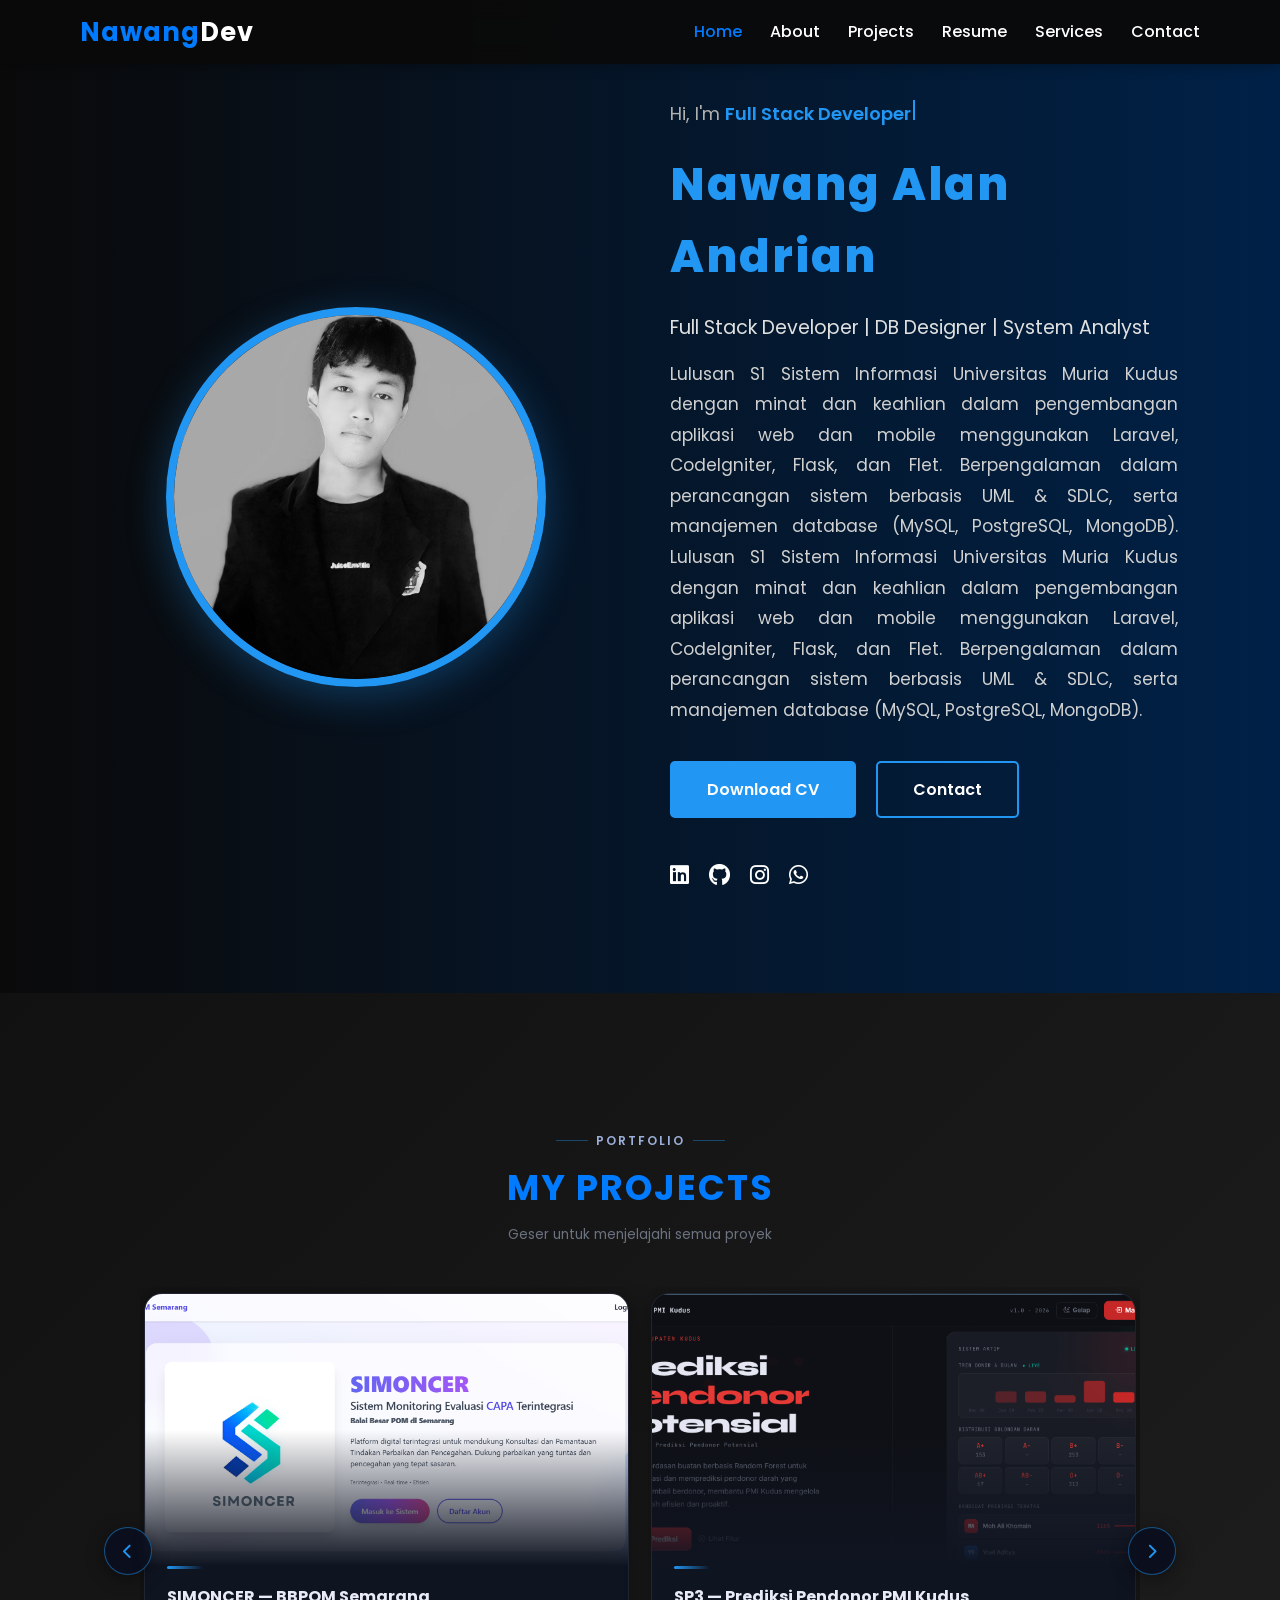
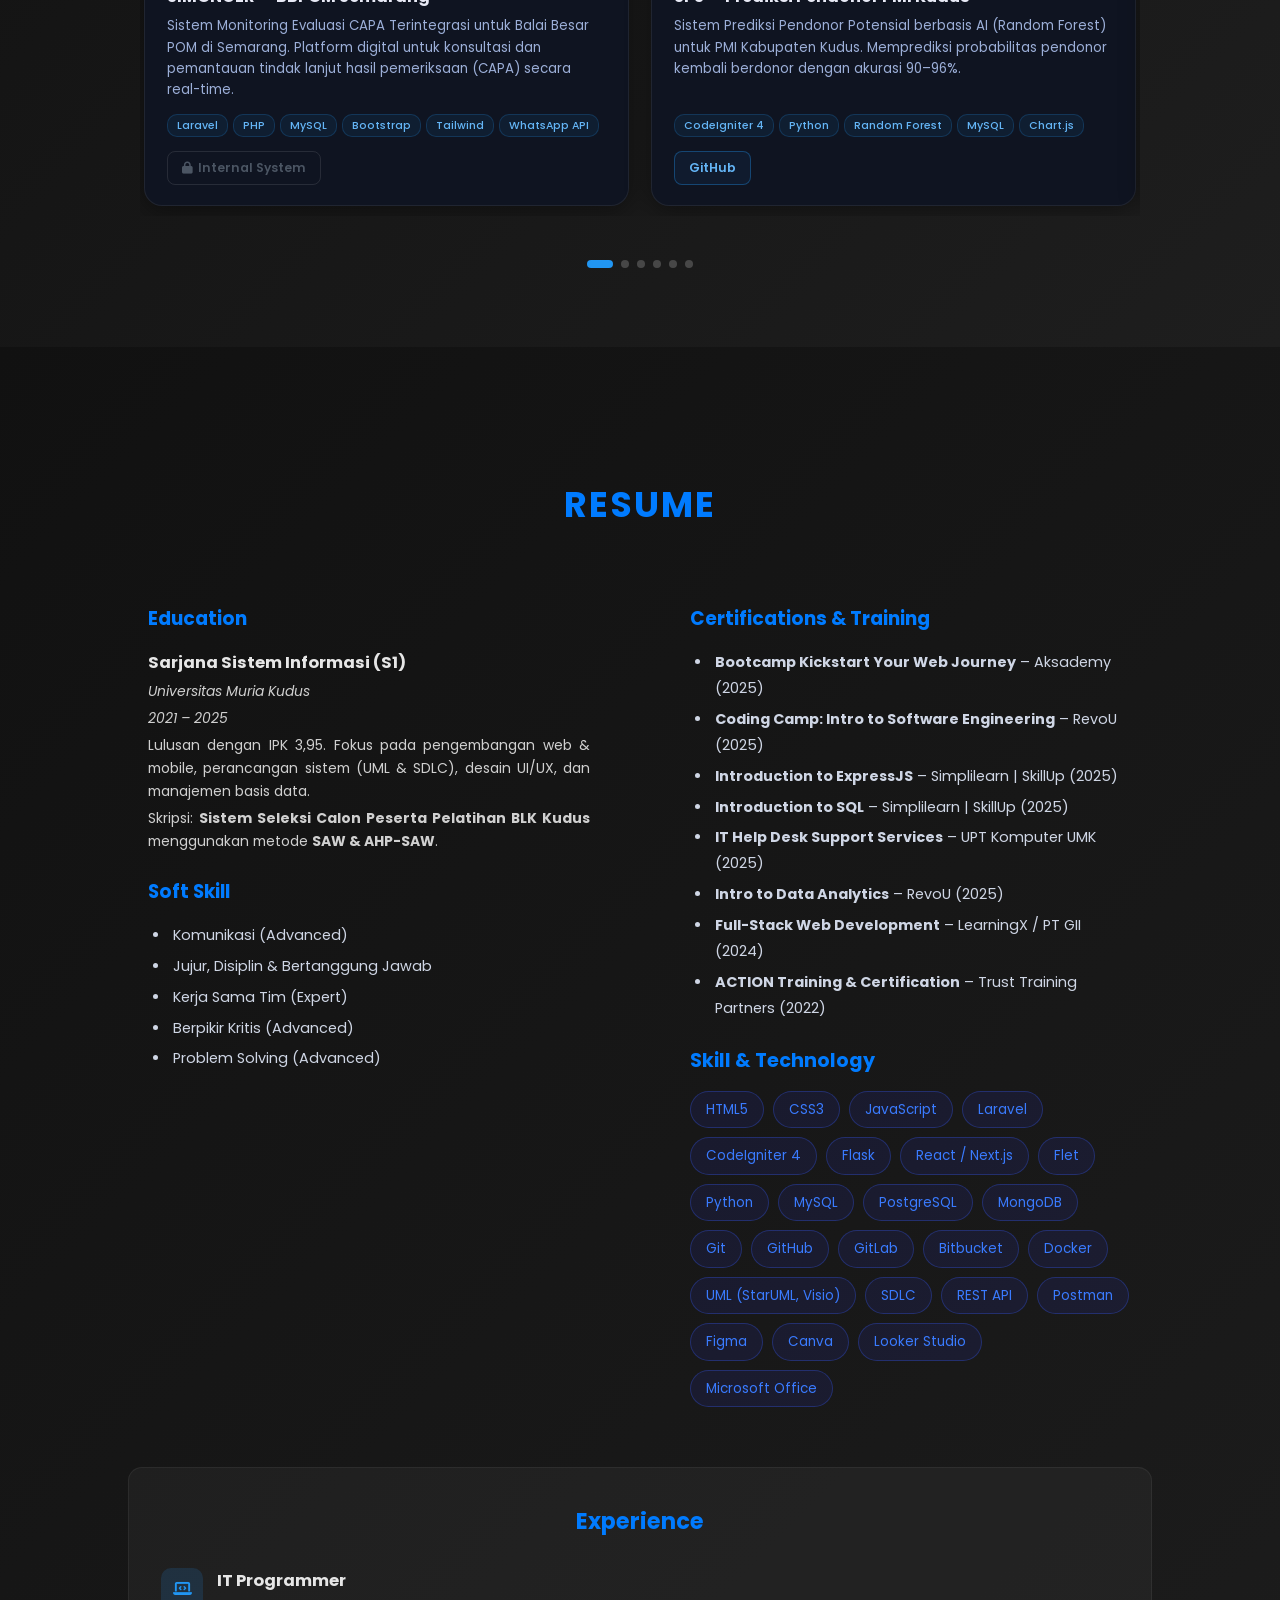
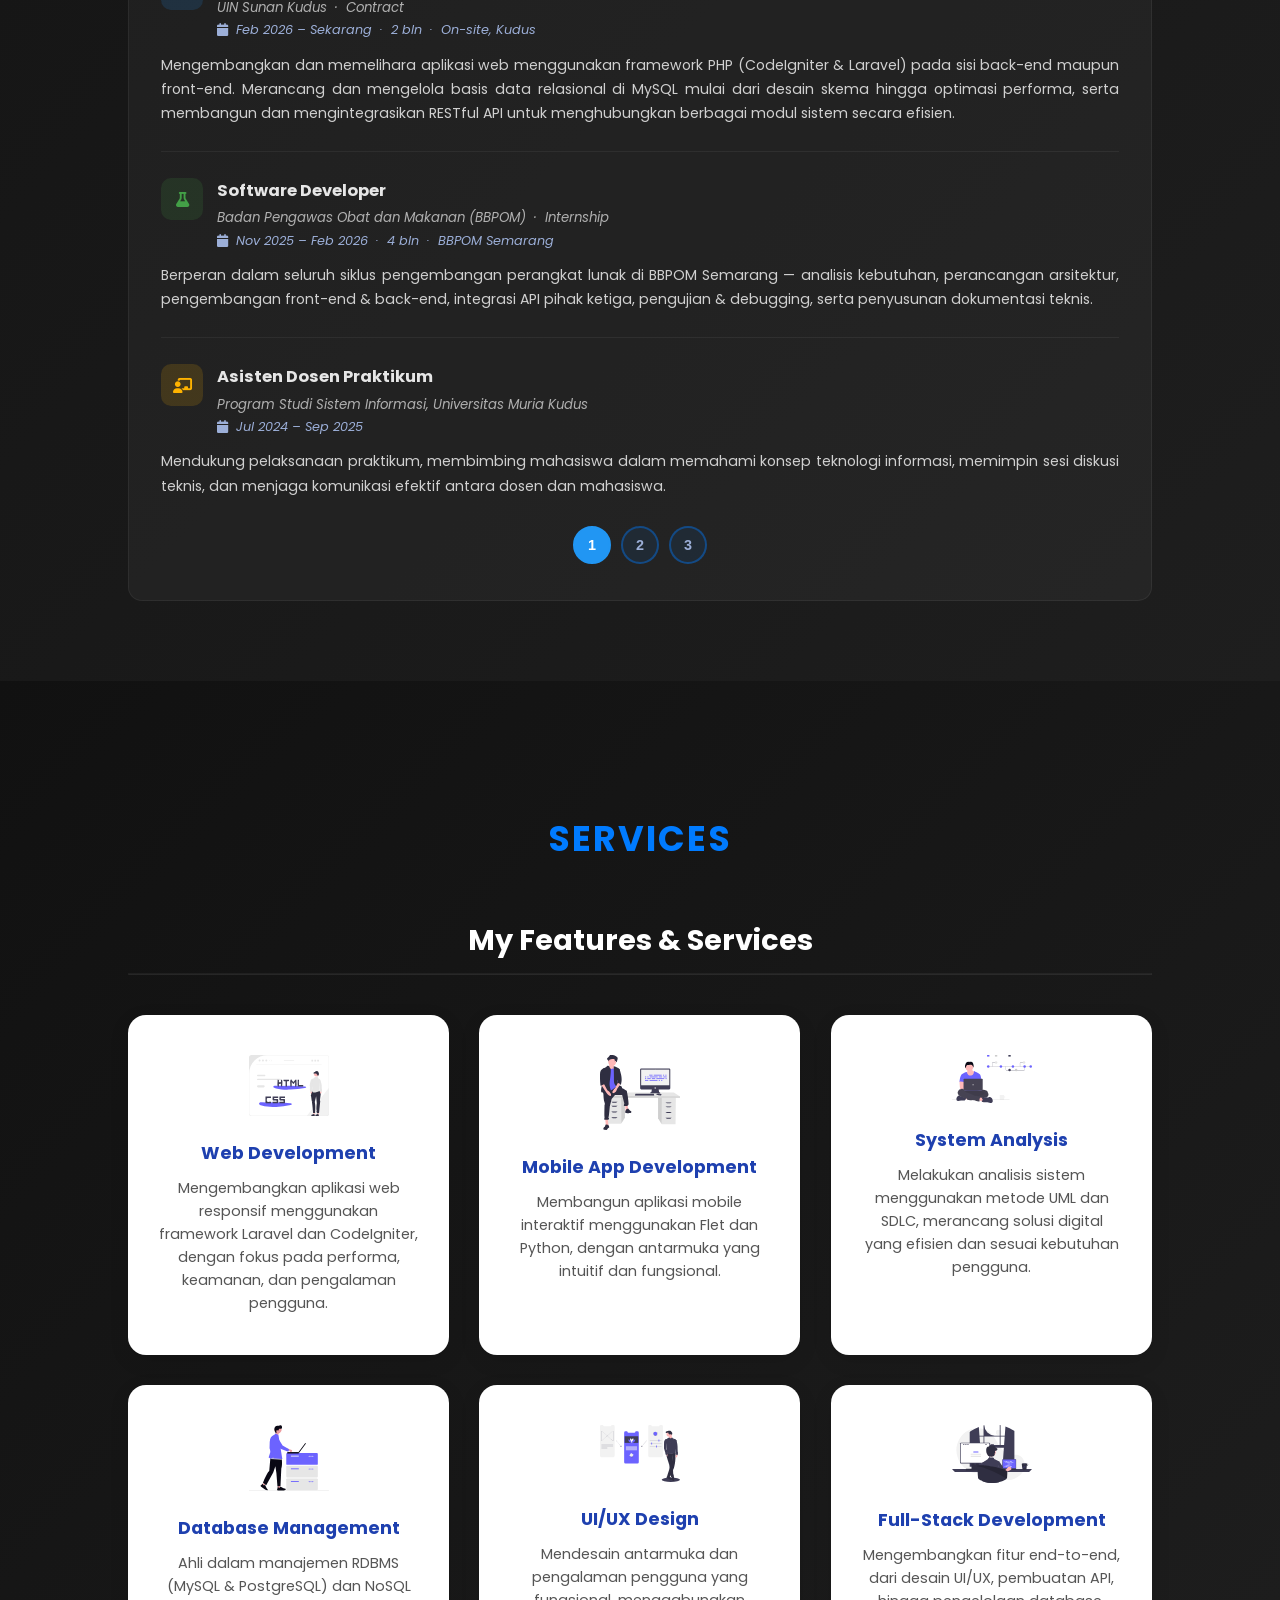
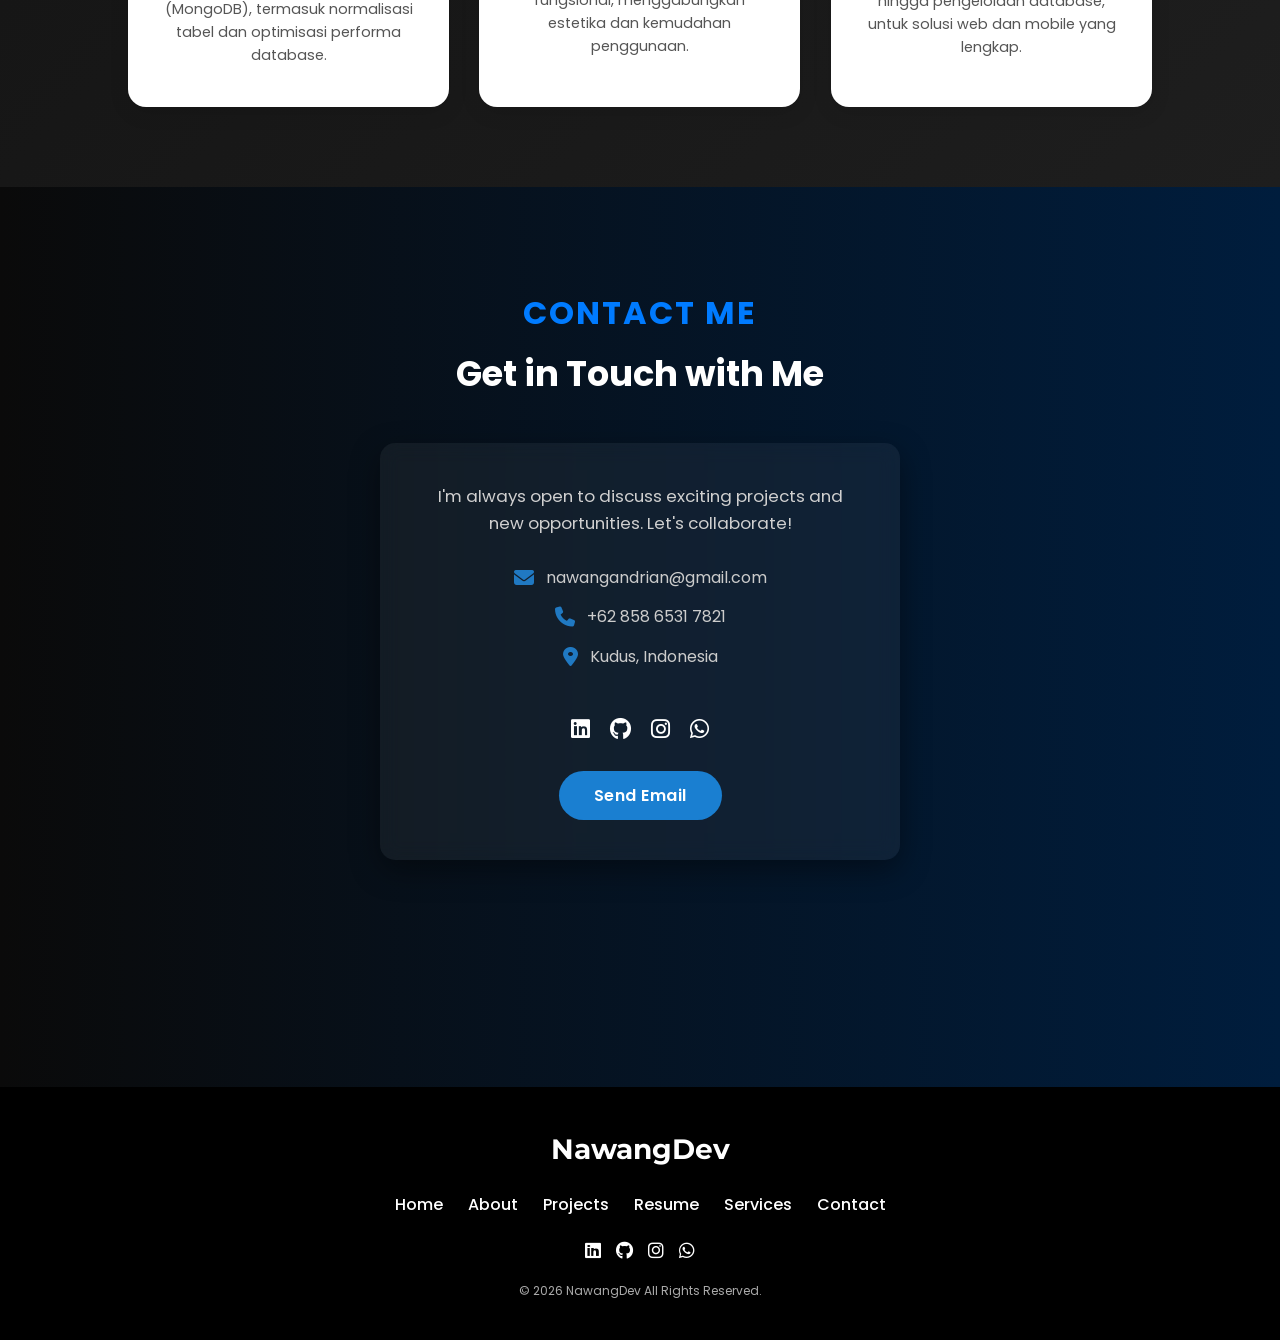
==== commit 61bec895: "fix: finishing" ====
--- a/index.html
+++ b/index.html
@@ -25,7 +25,7 @@
     />
     <meta
       property="og:image"
-      content="https://nawangandrian.github.io/MyPortfolio_25/img/portfolio-preview.png"
+      content="https://nawangandrian.github.io/MyPortfolio_25/img/portfolio-previeww.png"
     />
     <meta
       property="og:url"
@@ -82,6 +82,12 @@
       <a href="#about" data-section="about">
         <i class="fa fa-user"></i><span>About</span>
       </a>
+      <a href="#home" class="active" data-section="home">
+        <i class="fa fa-house"></i><span>Home</span>
+      </a>
+      <a href="#about" data-section="about">
+        <i class="fa fa-user"></i><span>About</span>
+      </a>
       <a href="#projects" data-section="projects">
         <i class="fa fa-diagram-project"></i><span>Projects</span>
       </a>
@@ -113,6 +119,11 @@
           Full Stack Developer | DB Designer | System Analyst
         </p>
         <p class="hero-description">
+          Lulusan S1 Sistem Informasi Universitas Muria Kudus dengan minat dan
+          keahlian dalam pengembangan aplikasi web dan mobile menggunakan
+          Laravel, CodeIgniter, Flask, dan Flet. Berpengalaman dalam perancangan
+          sistem berbasis UML &amp; SDLC, serta manajemen database (MySQL,
+          PostgreSQL, MongoDB).
           Lulusan S1 Sistem Informasi Universitas Muria Kudus dengan minat dan
           keahlian dalam pengembangan aplikasi web dan mobile menggunakan
           Laravel, CodeIgniter, Flask, dan Flet. Berpengalaman dalam perancangan
@@ -155,60 +166,6 @@
             aria-label="WhatsApp"
             ><i class="fab fa-whatsapp"></i
           ></a>
-        </div>
-      </div>
-    </section>
-
-    <!-- ===== About ===== -->
-    <section id="about" class="about section">
-      <h2 class="section-title">About Me</h2>
-      <div class="about-container">
-        <div class="about-img"><img src="img/NAW127.png" alt="Profile" /></div>
-        <div class="about-text">
-          <h3>Building Digital Solutions That Matter</h3>
-          <p class="about-tagline">
-            <span class="tag-badge"
-              ><i class="fa fa-code"></i> Full Stack Developer</span
-            >
-            <span class="tag-badge"
-              ><i class="fa fa-database"></i> DB Designer</span
-            >
-            <span class="tag-badge"
-              ><i class="fa fa-diagram-project"></i> System Analyst</span
-            >
-          </p>
-          <p>
-            Saya adalah pengembang web dan mobile lulusan
-            <strong>S1 Sistem Informasi Universitas Muria Kudus</strong> (IPK
-            3.95) dengan pengalaman nyata di dunia industri — mulai dari magang
-            di <strong>BBPOM Semarang</strong> hingga aktif sebagai
-            <strong>IT Programmer di UIN Sunan Kudus</strong>.
-          </p>
-          <p>
-            Keahlian saya mencakup full-stack development (Laravel, CodeIgniter,
-            Flask, React/Next.js), perancangan sistem berbasis
-            <strong>UML &amp; SDLC</strong>, dan manajemen database relasional
-            maupun NoSQL. Saya percaya kode yang baik bukan hanya yang berjalan
-            — tapi yang memberi dampak nyata bagi penggunanya.
-          </p>
-          <div class="about-stats">
-            <div class="stat-item">
-              <span class="stat-number">11+</span
-              ><span class="stat-label">Projects</span>
-            </div>
-            <div class="stat-item">
-              <span class="stat-number">8+</span
-              ><span class="stat-label">Certs</span>
-            </div>
-            <div class="stat-item">
-              <span class="stat-number">3+</span
-              ><span class="stat-label">Years</span>
-            </div>
-            <div class="stat-item">
-              <span class="stat-number">3</span
-              ><span class="stat-label">Exp</span>
-            </div>
-          </div>
         </div>
       </div>
     </section>
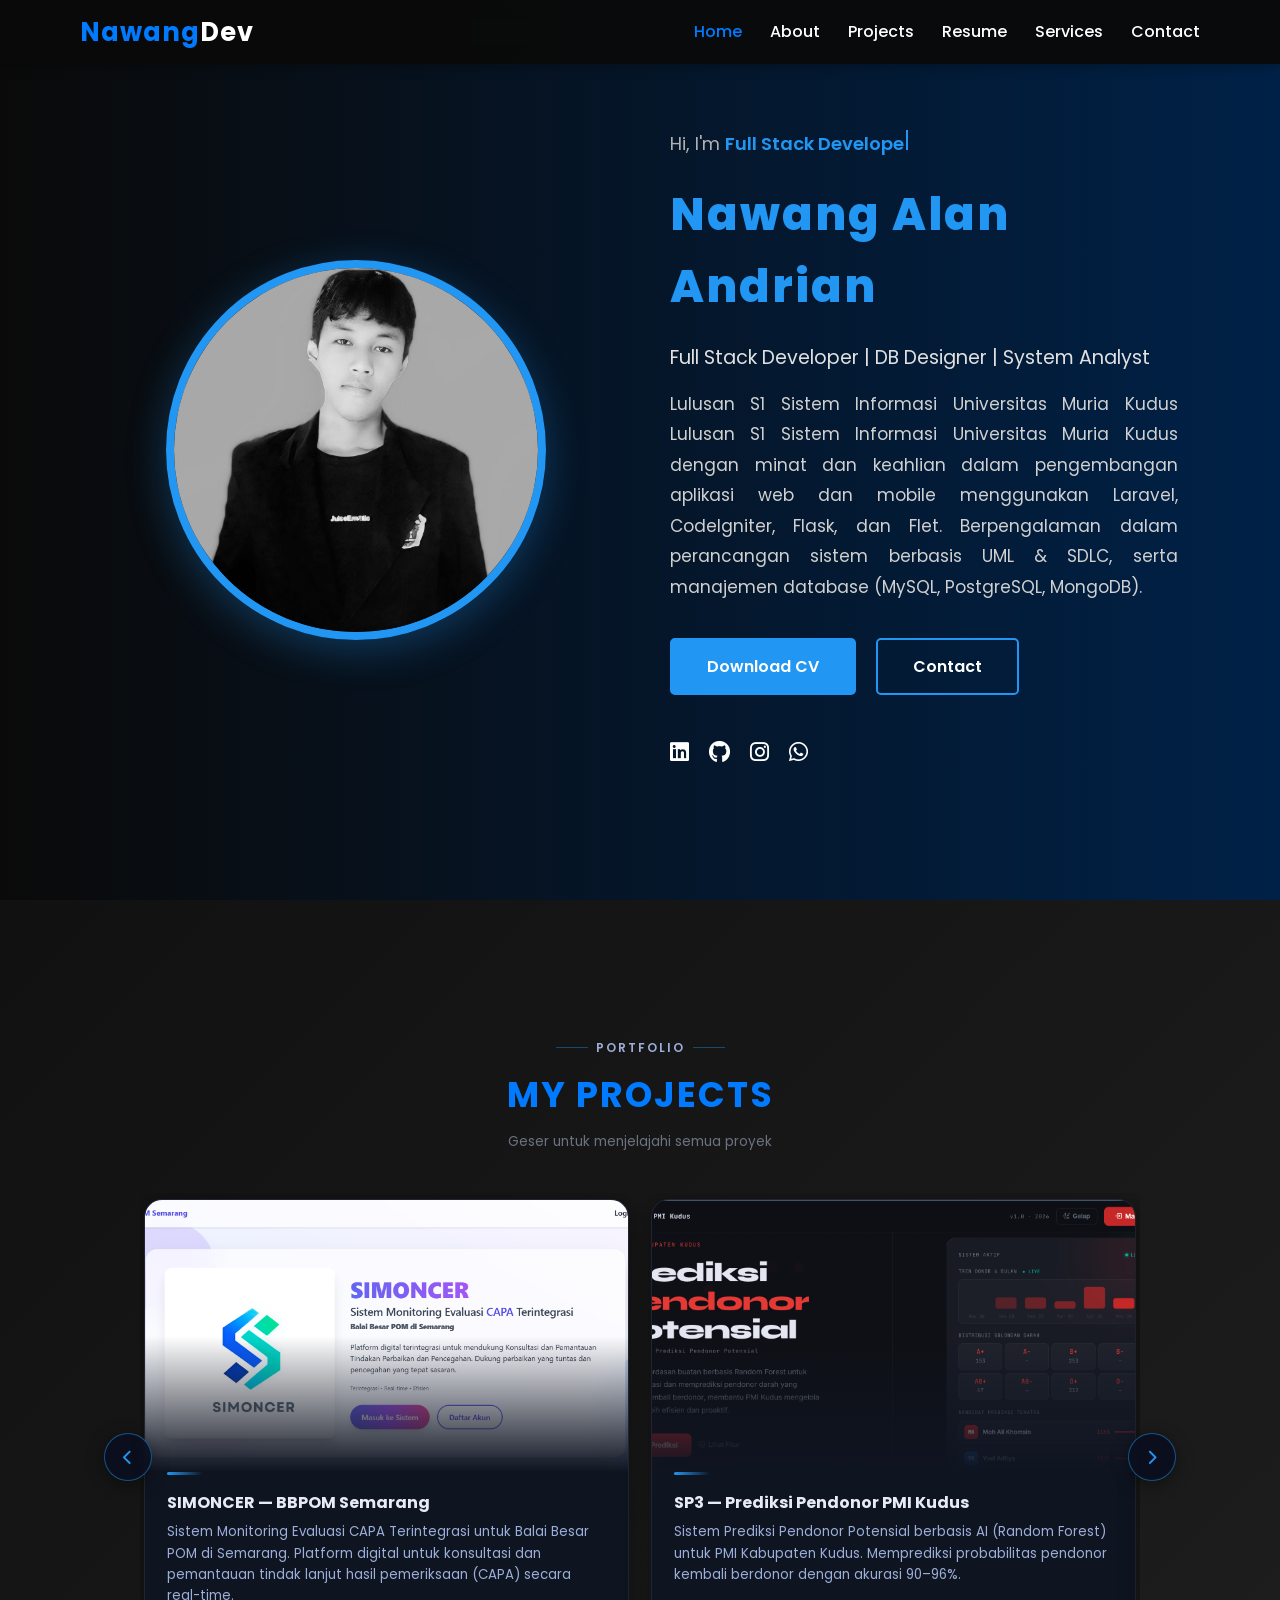
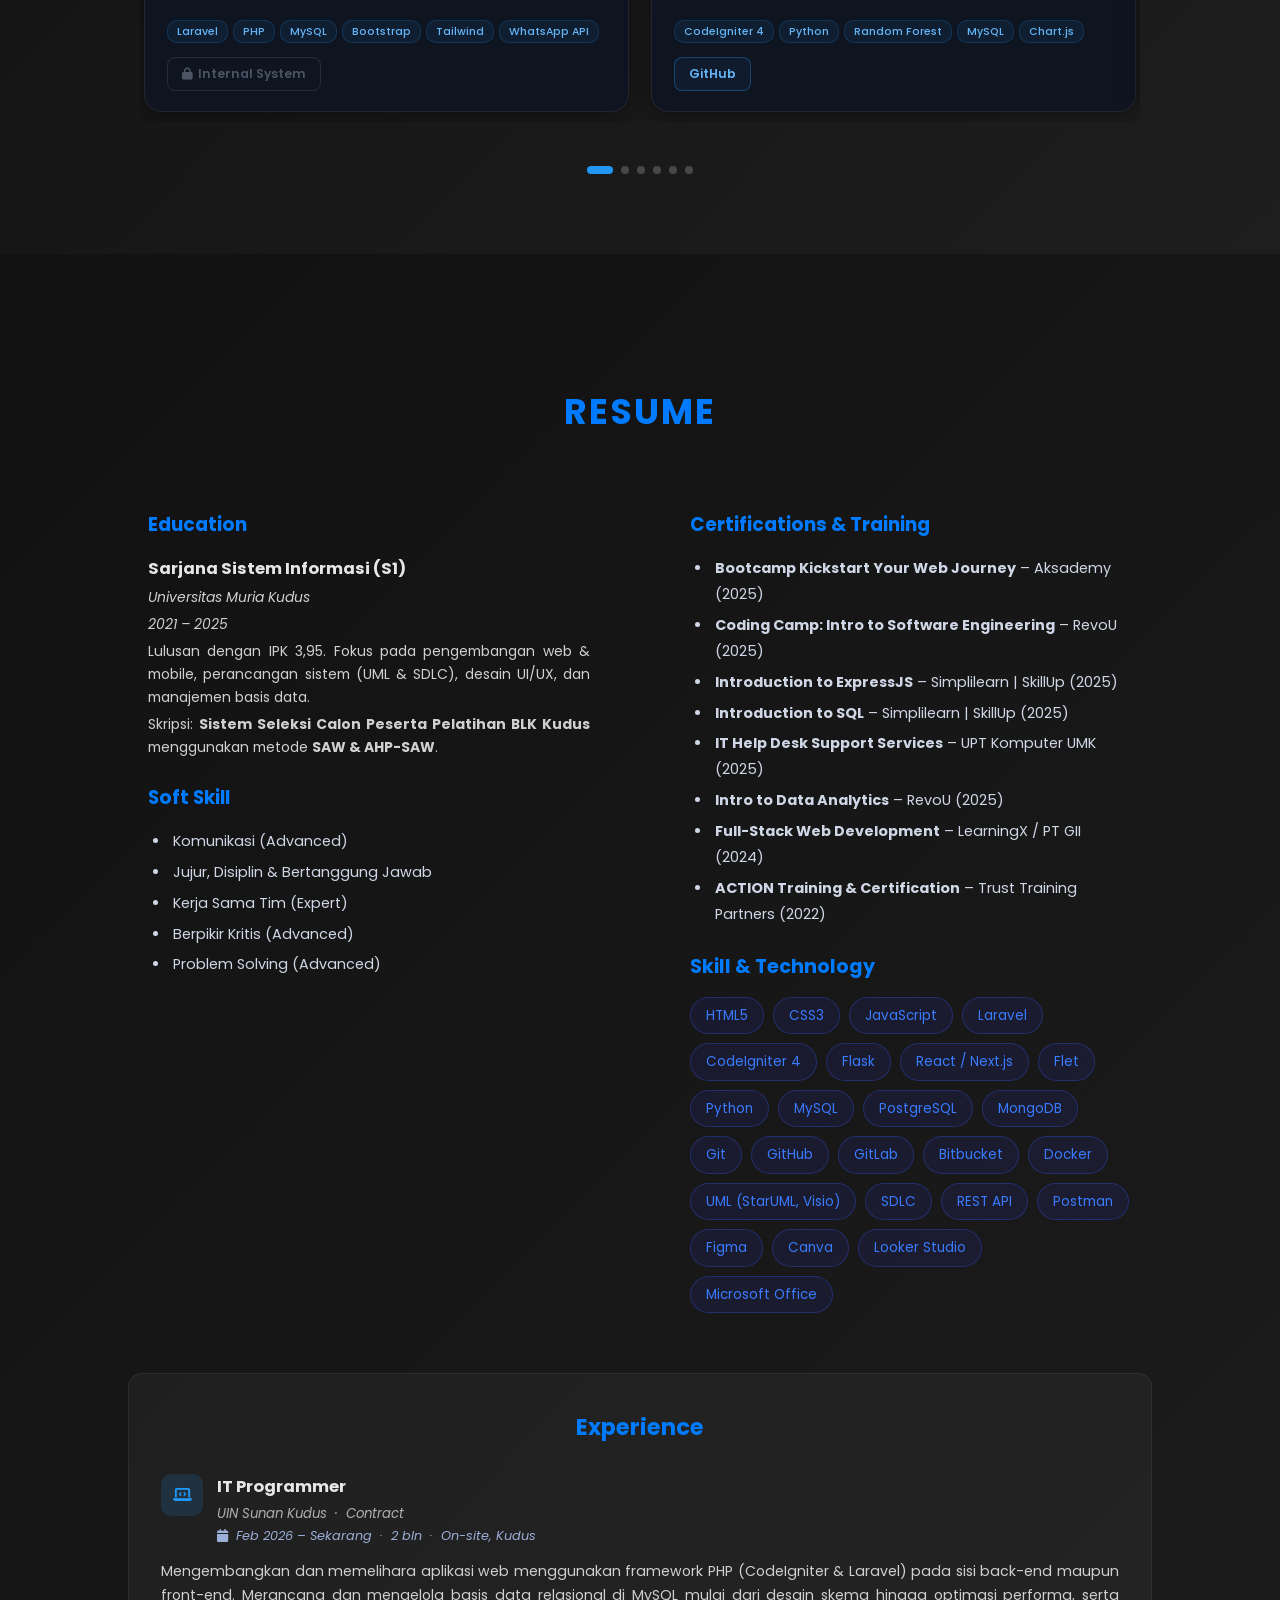
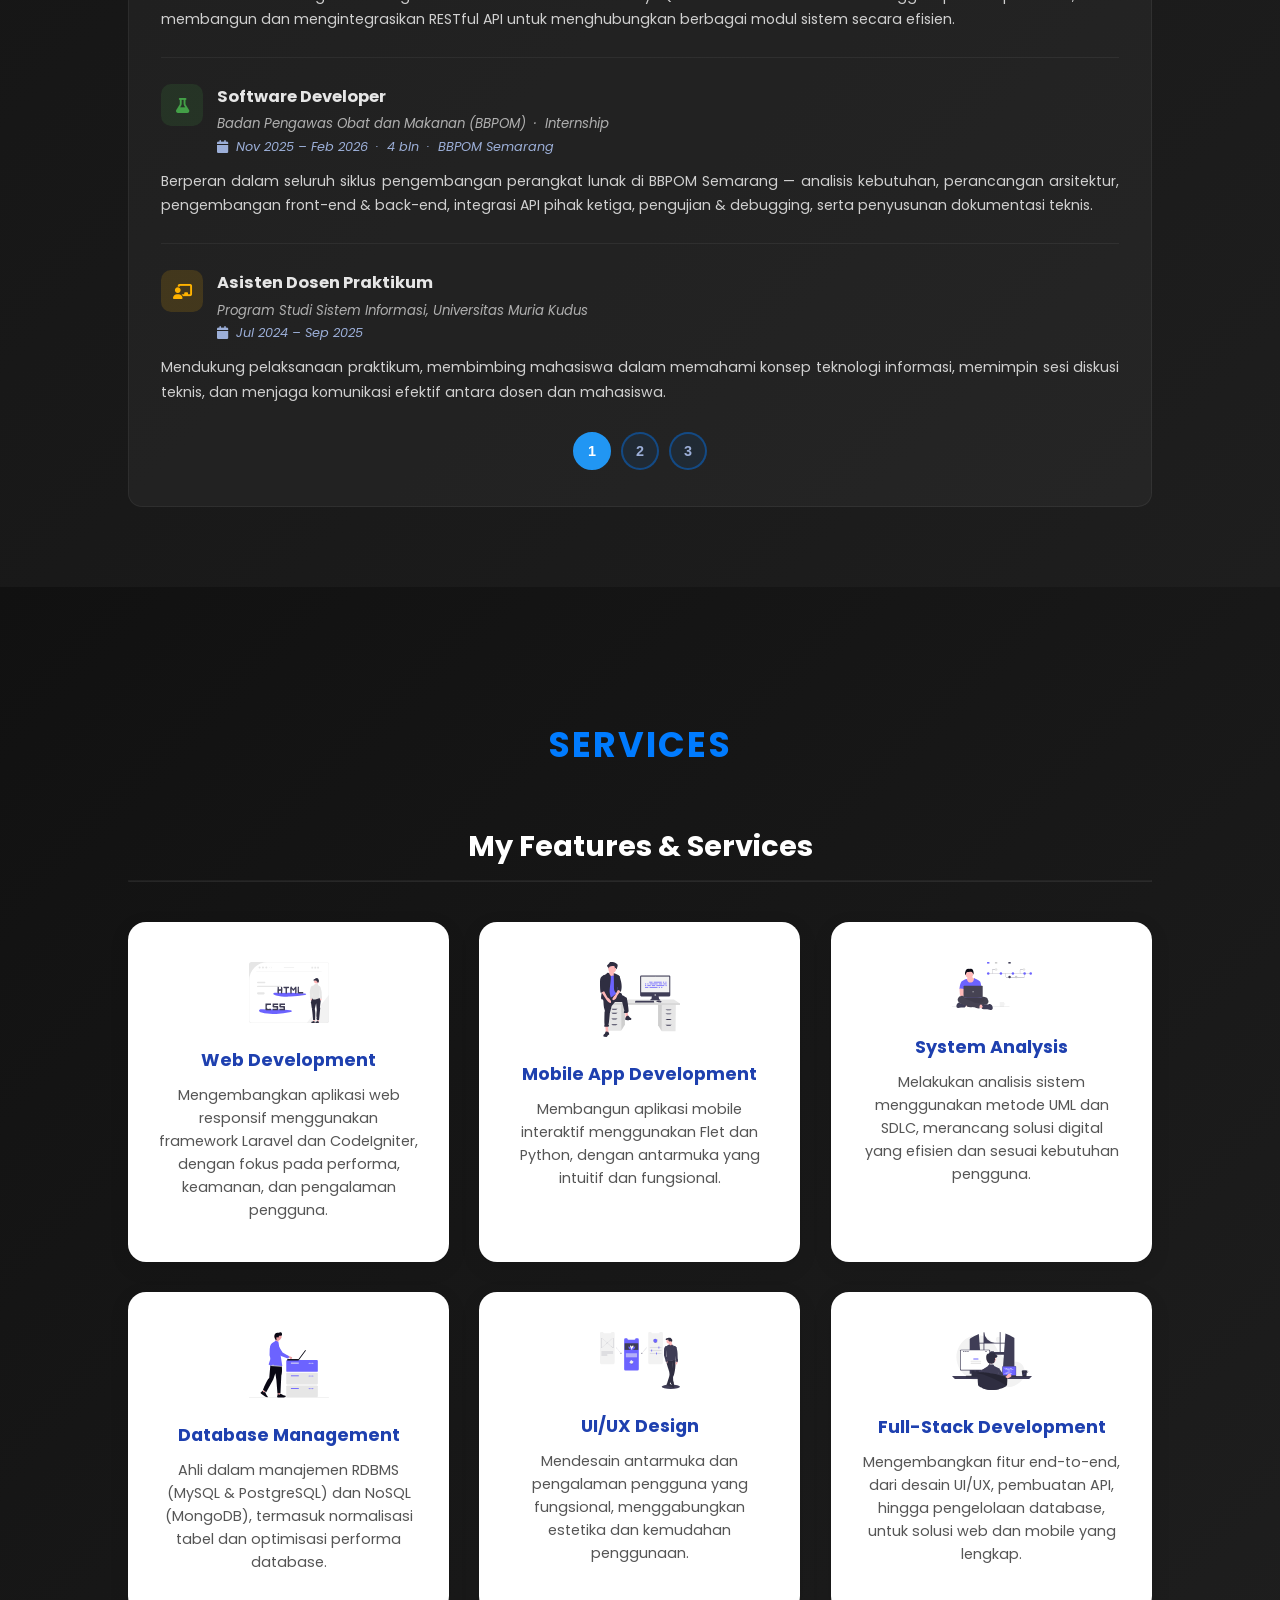
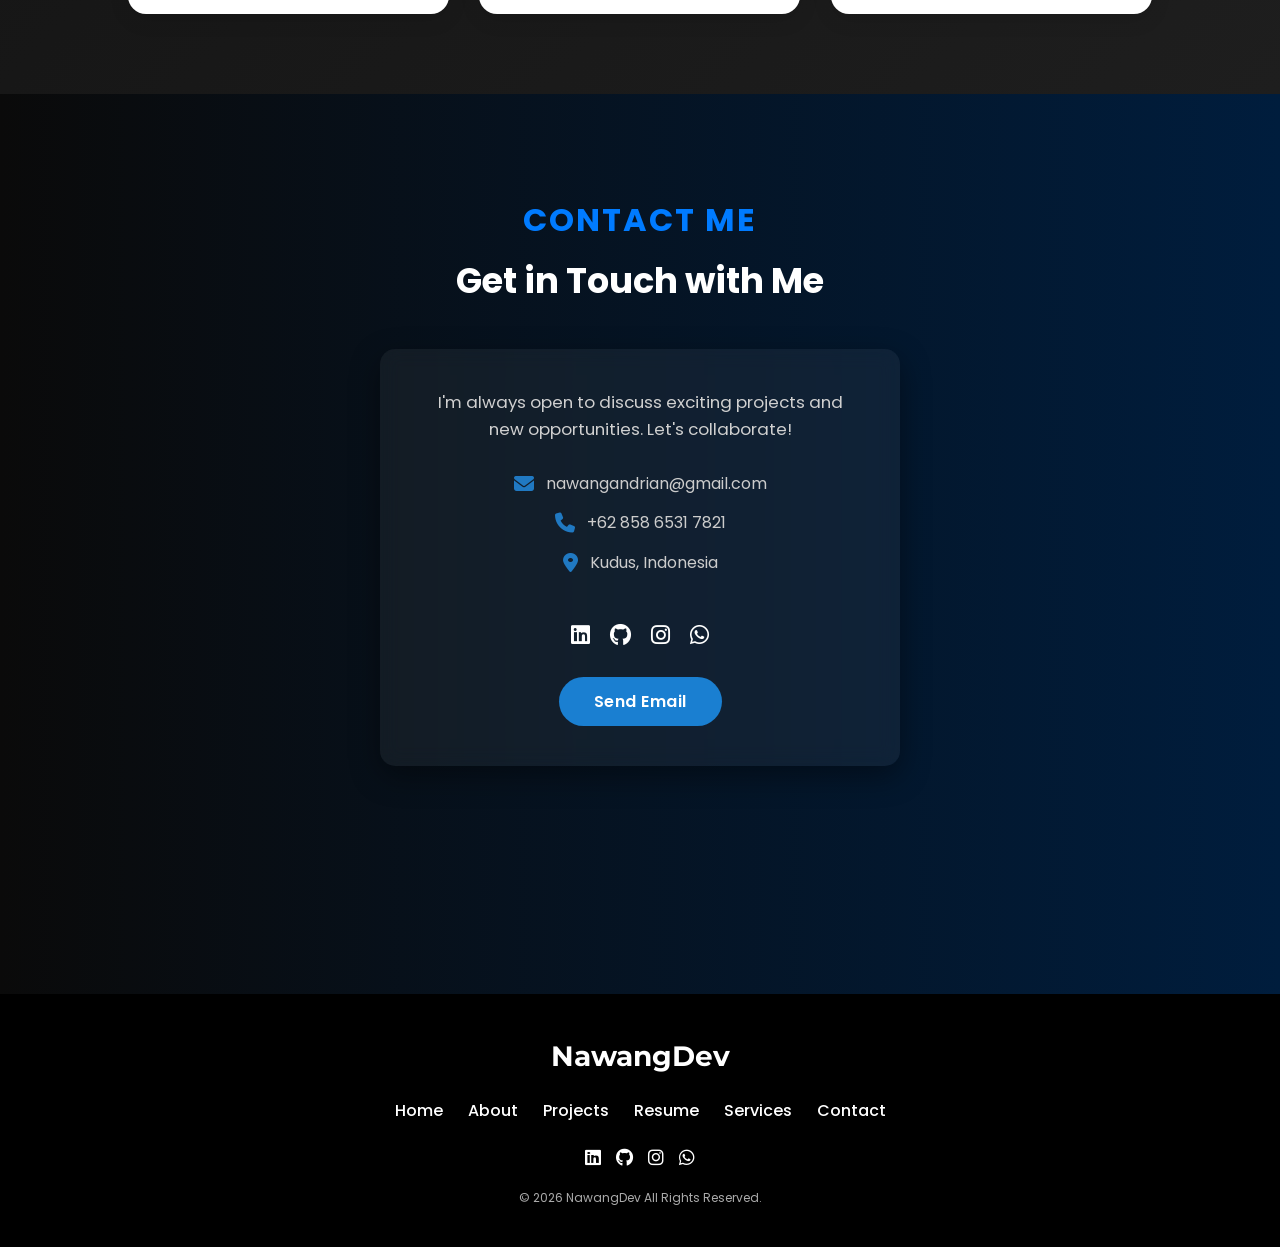
==== commit 847ac93f: "fix: finishing" ====
--- a/index.html
+++ b/index.html
@@ -119,11 +119,7 @@
           Full Stack Developer | DB Designer | System Analyst
         </p>
         <p class="hero-description">
-          Lulusan S1 Sistem Informasi Universitas Muria Kudus dengan minat dan
-          keahlian dalam pengembangan aplikasi web dan mobile menggunakan
-          Laravel, CodeIgniter, Flask, dan Flet. Berpengalaman dalam perancangan
-          sistem berbasis UML &amp; SDLC, serta manajemen database (MySQL,
-          PostgreSQL, MongoDB).
+          Lulusan S1 Sistem Informasi Universitas Muria Kudus
           Lulusan S1 Sistem Informasi Universitas Muria Kudus dengan minat dan
           keahlian dalam pengembangan aplikasi web dan mobile menggunakan
           Laravel, CodeIgniter, Flask, dan Flet. Berpengalaman dalam perancangan
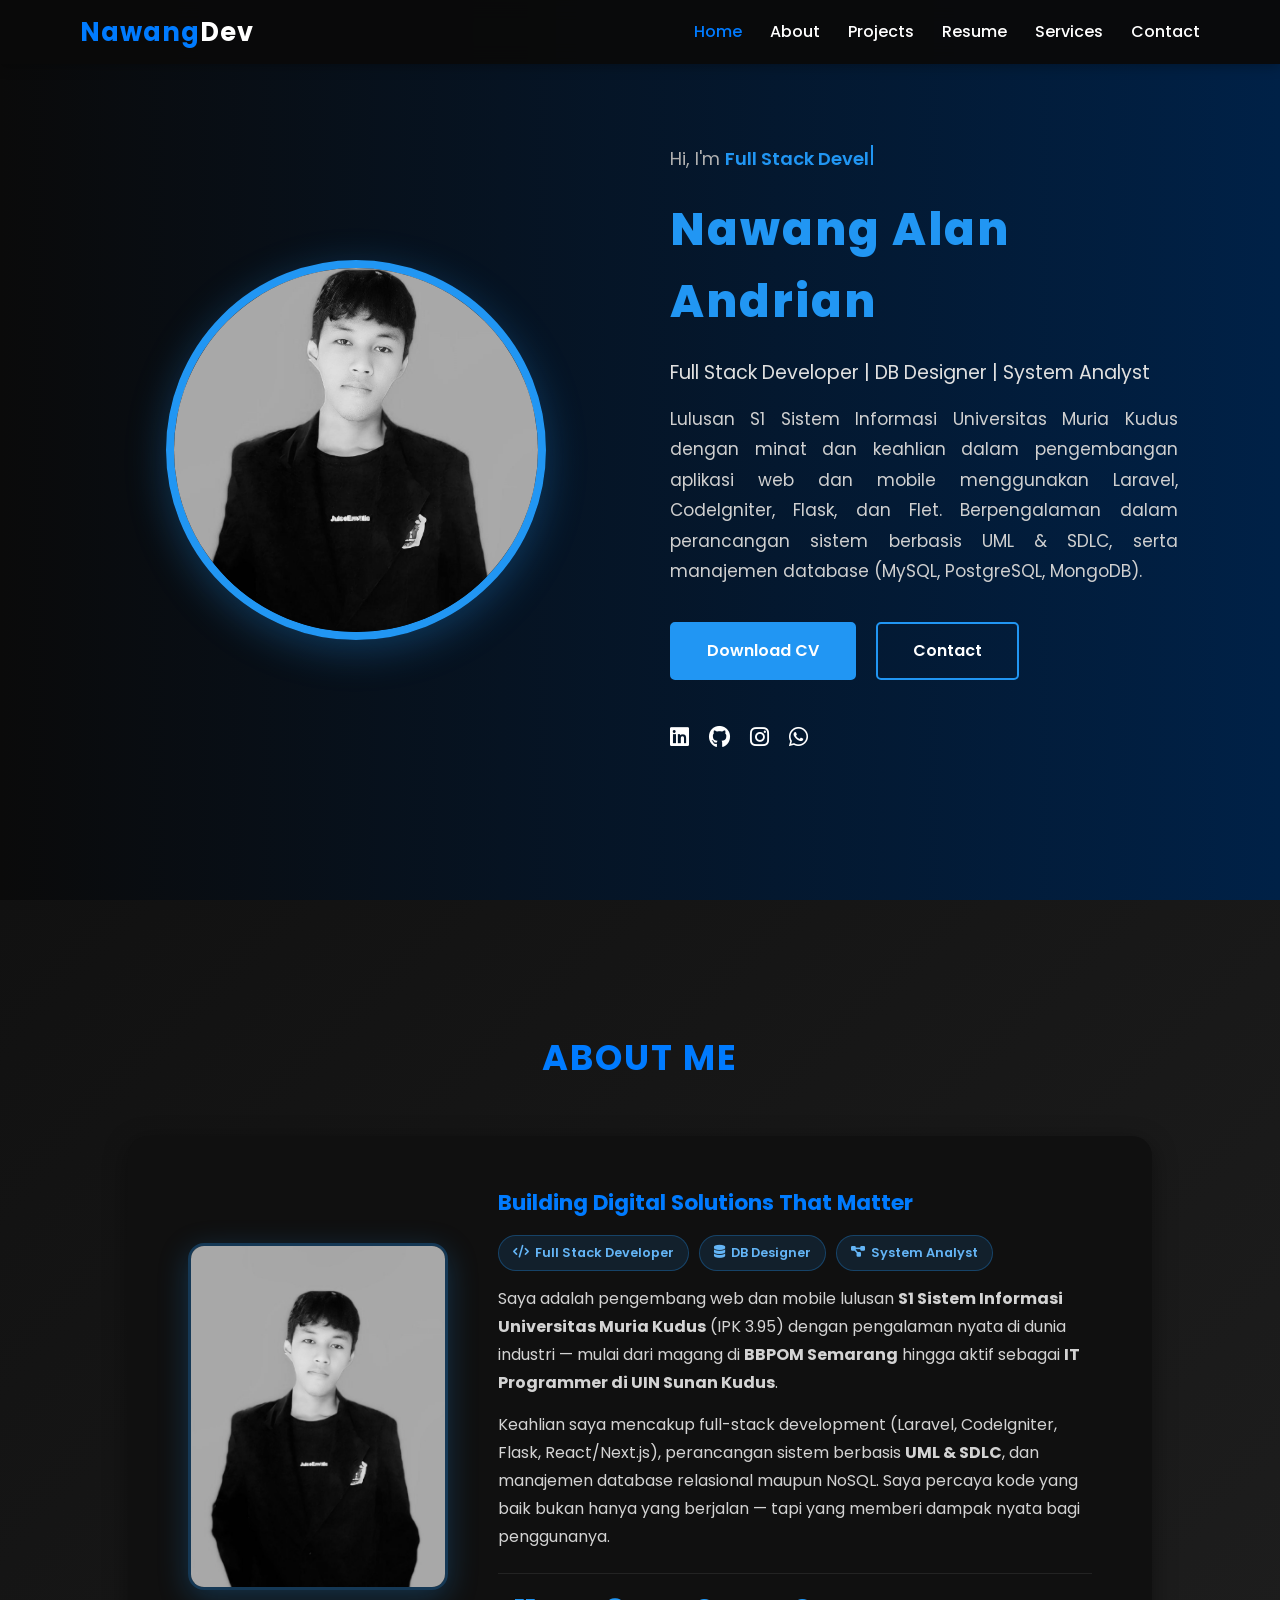
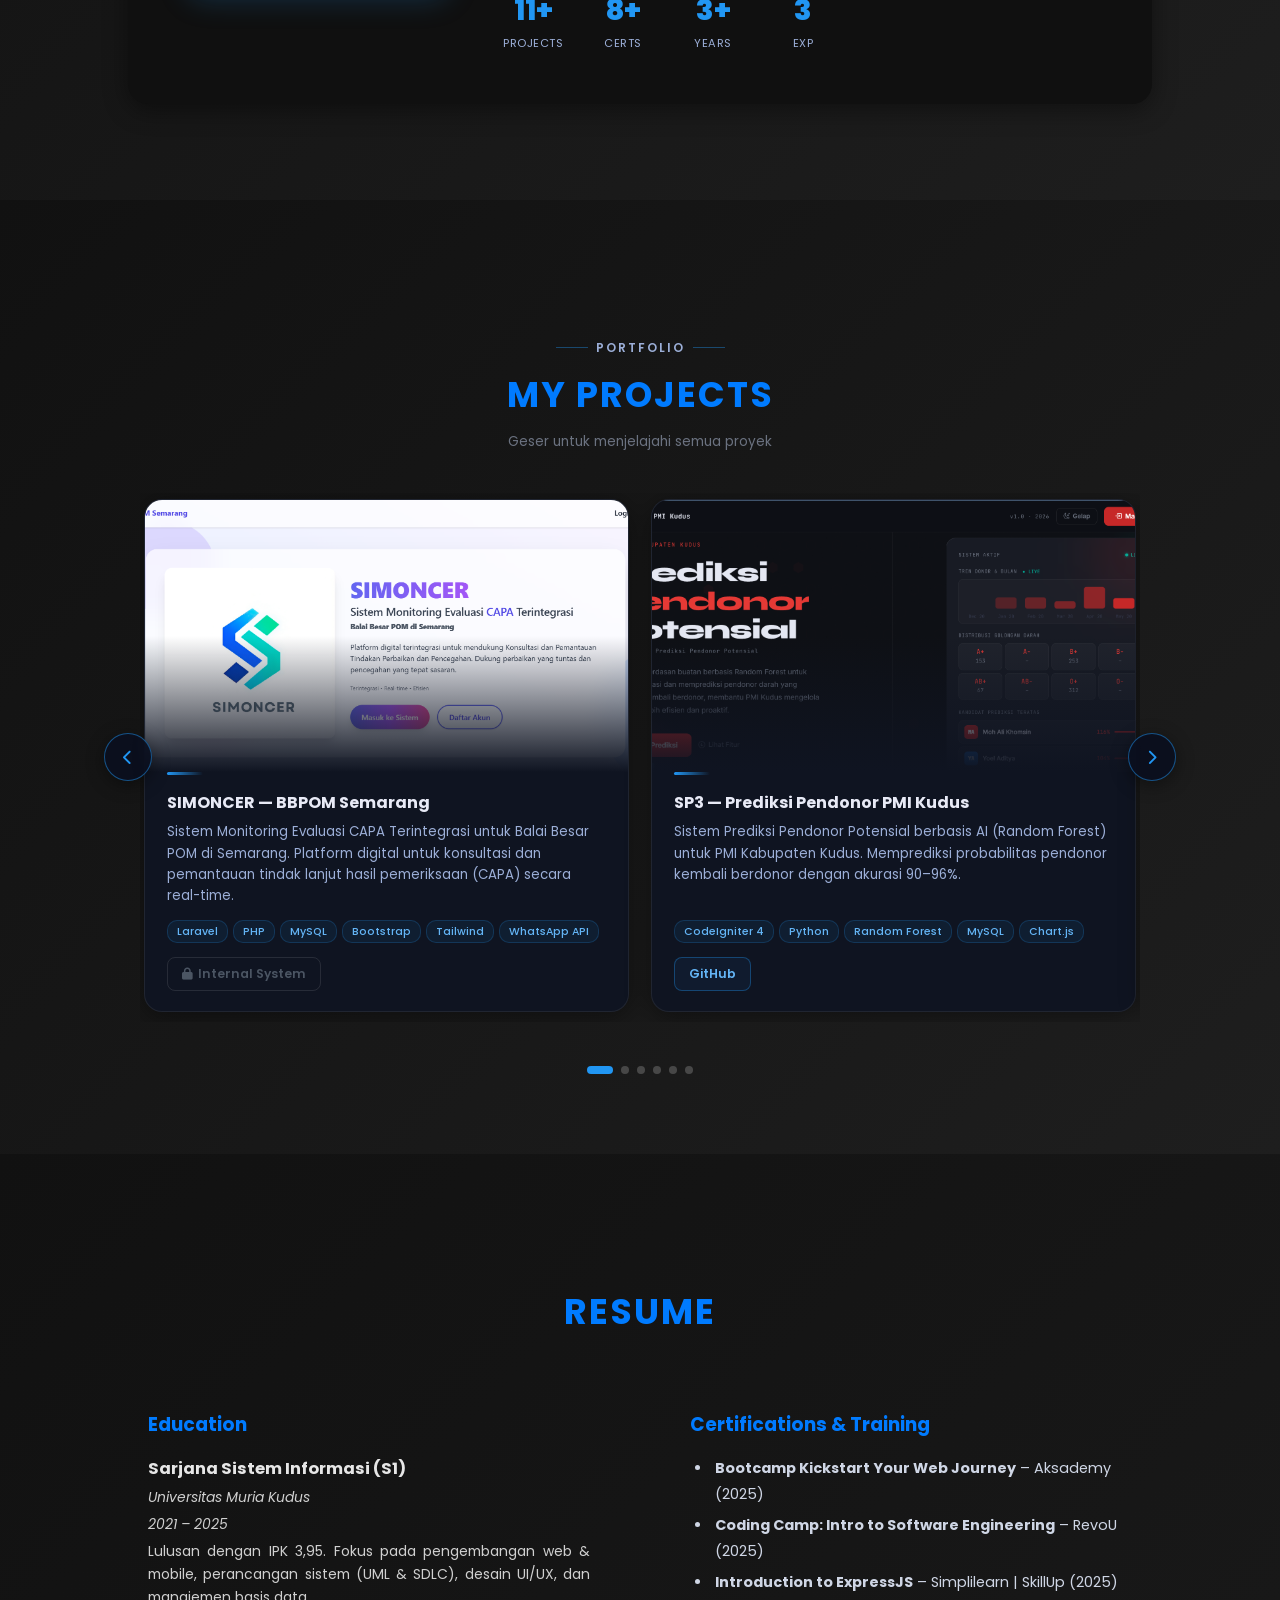
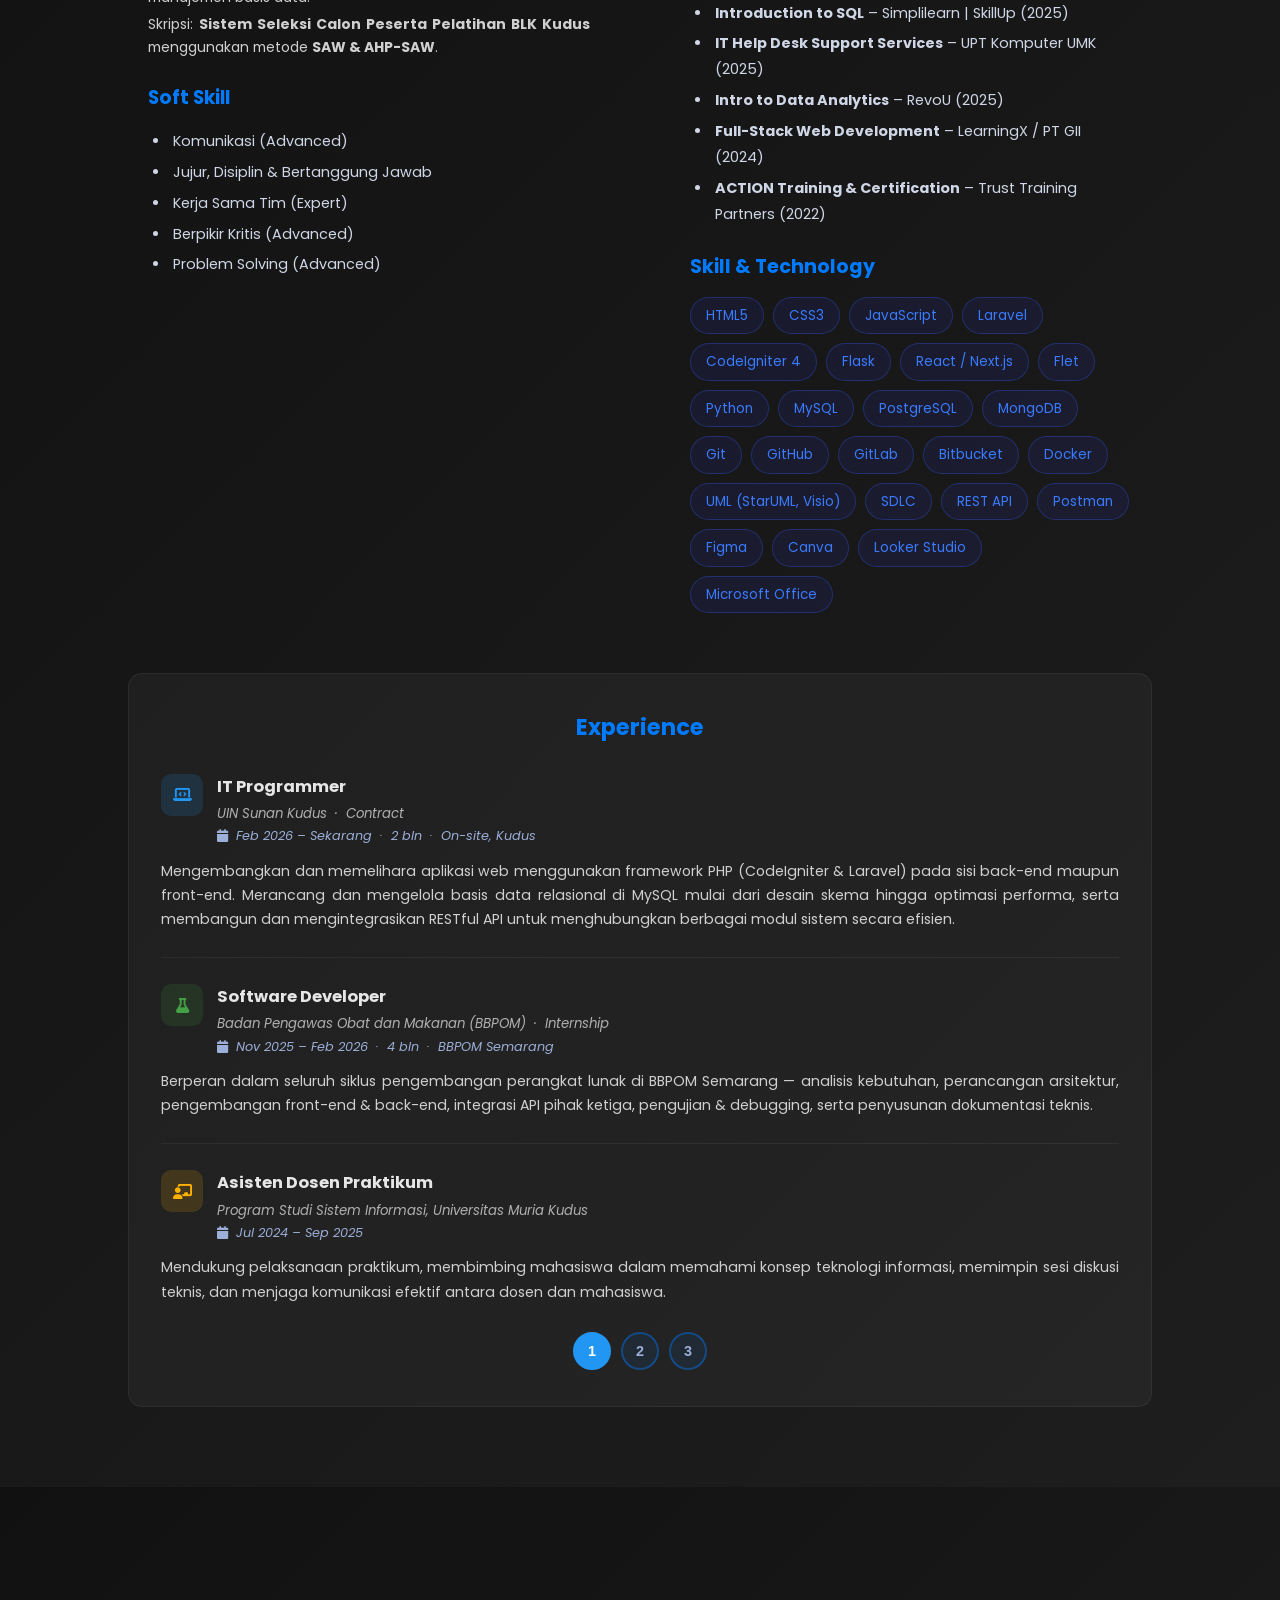
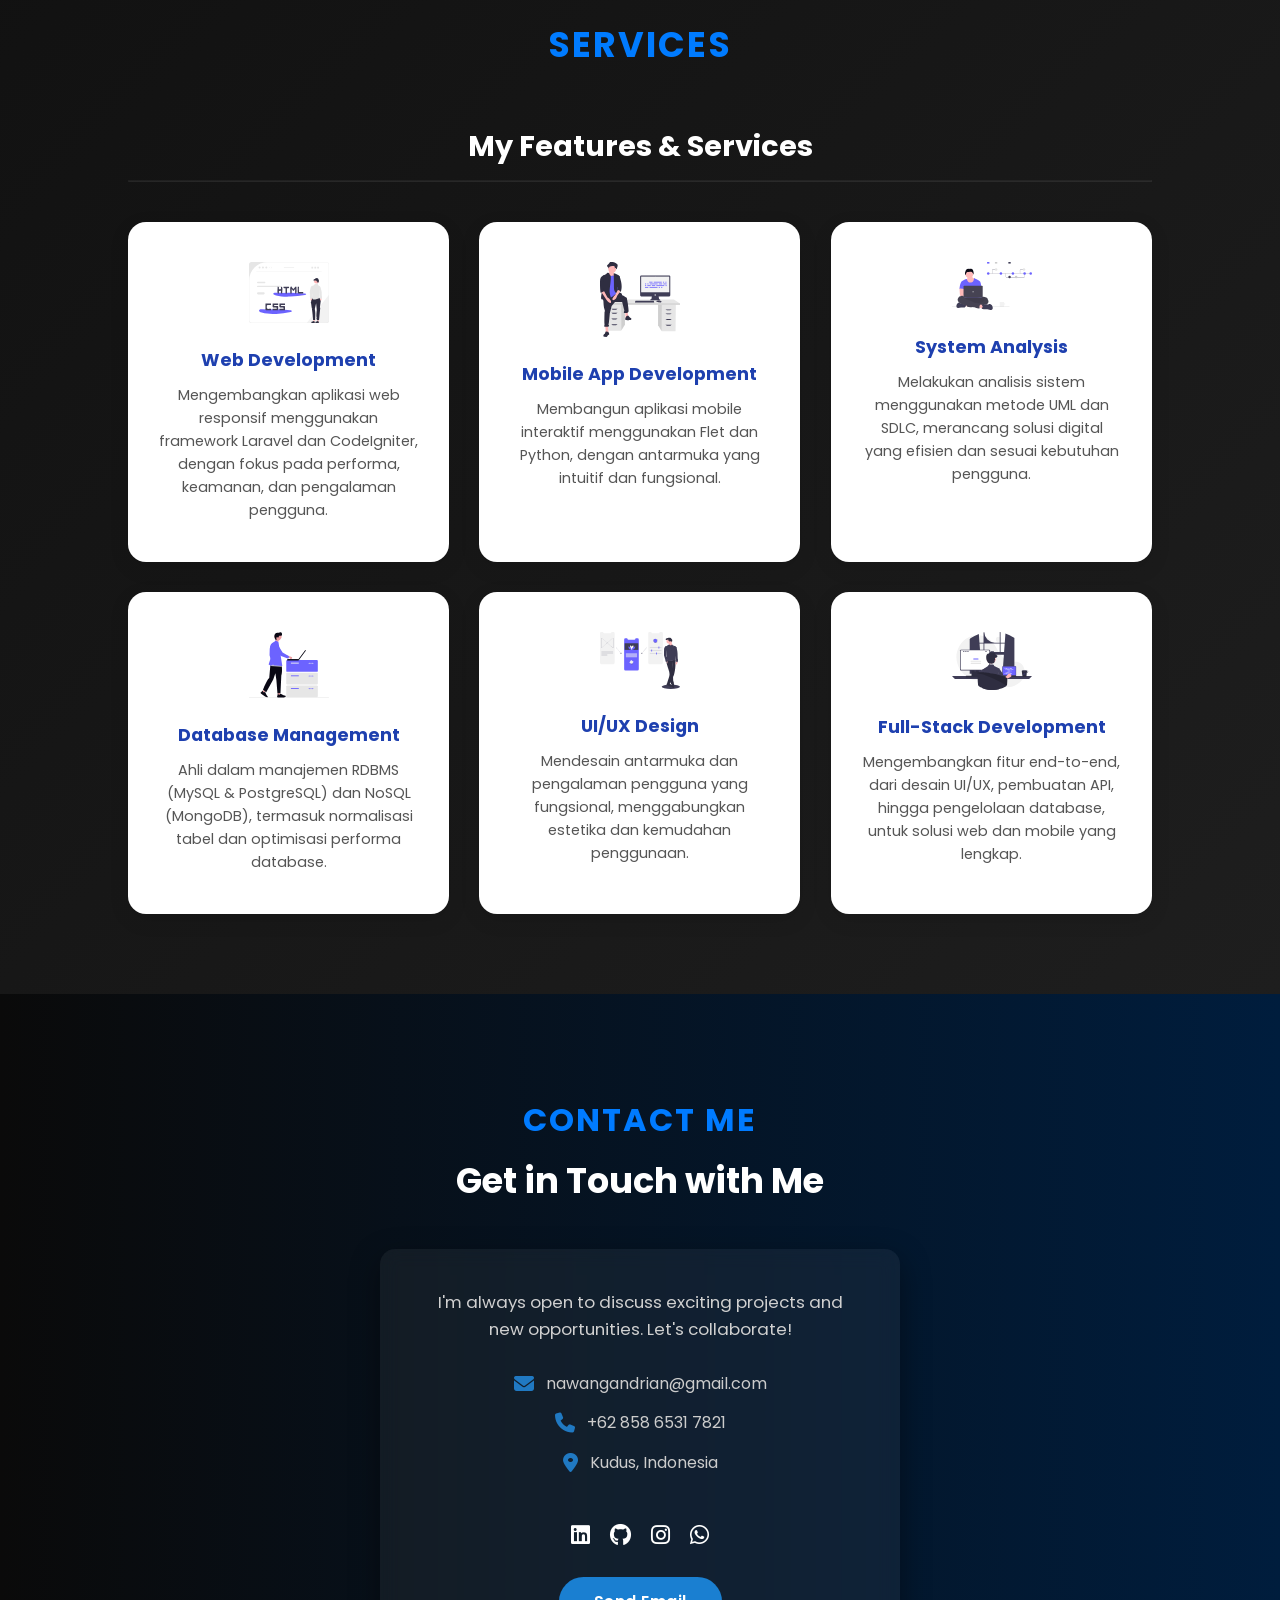
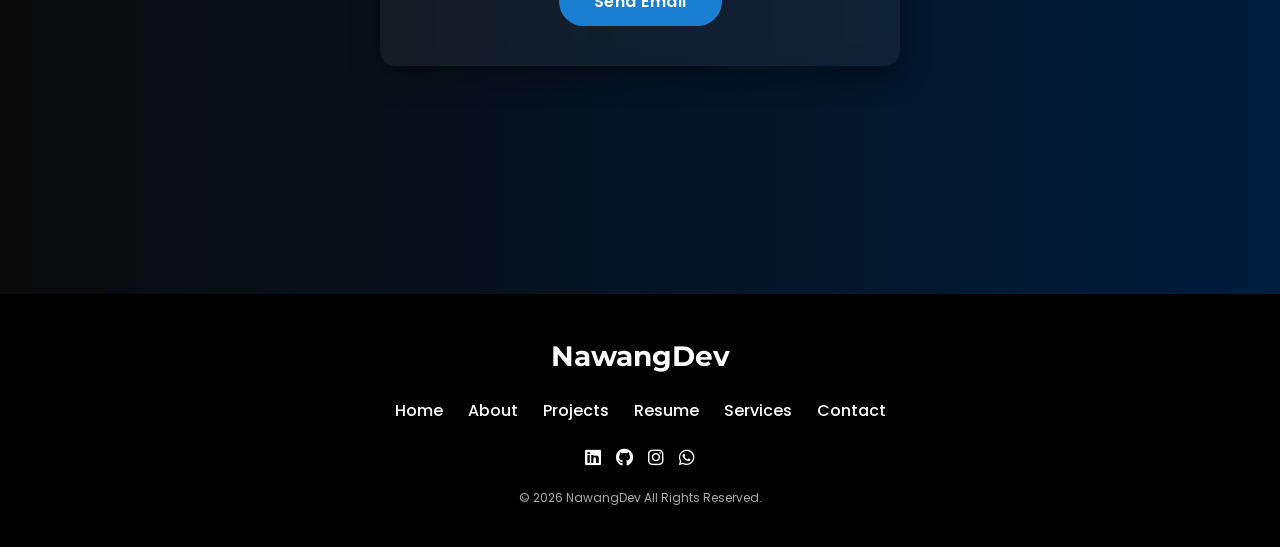
==== commit c9d5ca8f: "fix: finishing" ====
--- a/index.html
+++ b/index.html
@@ -82,12 +82,6 @@
       <a href="#about" data-section="about">
         <i class="fa fa-user"></i><span>About</span>
       </a>
-      <a href="#home" class="active" data-section="home">
-        <i class="fa fa-house"></i><span>Home</span>
-      </a>
-      <a href="#about" data-section="about">
-        <i class="fa fa-user"></i><span>About</span>
-      </a>
       <a href="#projects" data-section="projects">
         <i class="fa fa-diagram-project"></i><span>Projects</span>
       </a>
@@ -119,7 +113,6 @@
           Full Stack Developer | DB Designer | System Analyst
         </p>
         <p class="hero-description">
-          Lulusan S1 Sistem Informasi Universitas Muria Kudus
           Lulusan S1 Sistem Informasi Universitas Muria Kudus dengan minat dan
           keahlian dalam pengembangan aplikasi web dan mobile menggunakan
           Laravel, CodeIgniter, Flask, dan Flet. Berpengalaman dalam perancangan
@@ -162,6 +155,60 @@
             aria-label="WhatsApp"
             ><i class="fab fa-whatsapp"></i
           ></a>
+        </div>
+      </div>
+    </section>
+
+    <!-- ===== About ===== -->
+    <section id="about" class="about section">
+      <h2 class="section-title">About Me</h2>
+      <div class="about-container">
+        <div class="about-img"><img src="img/NAW127.png" alt="Profile" /></div>
+        <div class="about-text">
+          <h3>Building Digital Solutions That Matter</h3>
+          <p class="about-tagline">
+            <span class="tag-badge"
+              ><i class="fa fa-code"></i> Full Stack Developer</span
+            >
+            <span class="tag-badge"
+              ><i class="fa fa-database"></i> DB Designer</span
+            >
+            <span class="tag-badge"
+              ><i class="fa fa-diagram-project"></i> System Analyst</span
+            >
+          </p>
+          <p>
+            Saya adalah pengembang web dan mobile lulusan
+            <strong>S1 Sistem Informasi Universitas Muria Kudus</strong> (IPK
+            3.95) dengan pengalaman nyata di dunia industri — mulai dari magang
+            di <strong>BBPOM Semarang</strong> hingga aktif sebagai
+            <strong>IT Programmer di UIN Sunan Kudus</strong>.
+          </p>
+          <p>
+            Keahlian saya mencakup full-stack development (Laravel, CodeIgniter,
+            Flask, React/Next.js), perancangan sistem berbasis
+            <strong>UML &amp; SDLC</strong>, dan manajemen database relasional
+            maupun NoSQL. Saya percaya kode yang baik bukan hanya yang berjalan
+            — tapi yang memberi dampak nyata bagi penggunanya.
+          </p>
+          <div class="about-stats">
+            <div class="stat-item">
+              <span class="stat-number">11+</span
+              ><span class="stat-label">Projects</span>
+            </div>
+            <div class="stat-item">
+              <span class="stat-number">8+</span
+              ><span class="stat-label">Certs</span>
+            </div>
+            <div class="stat-item">
+              <span class="stat-number">3+</span
+              ><span class="stat-label">Years</span>
+            </div>
+            <div class="stat-item">
+              <span class="stat-number">3</span
+              ><span class="stat-label">Exp</span>
+            </div>
+          </div>
         </div>
       </div>
     </section>
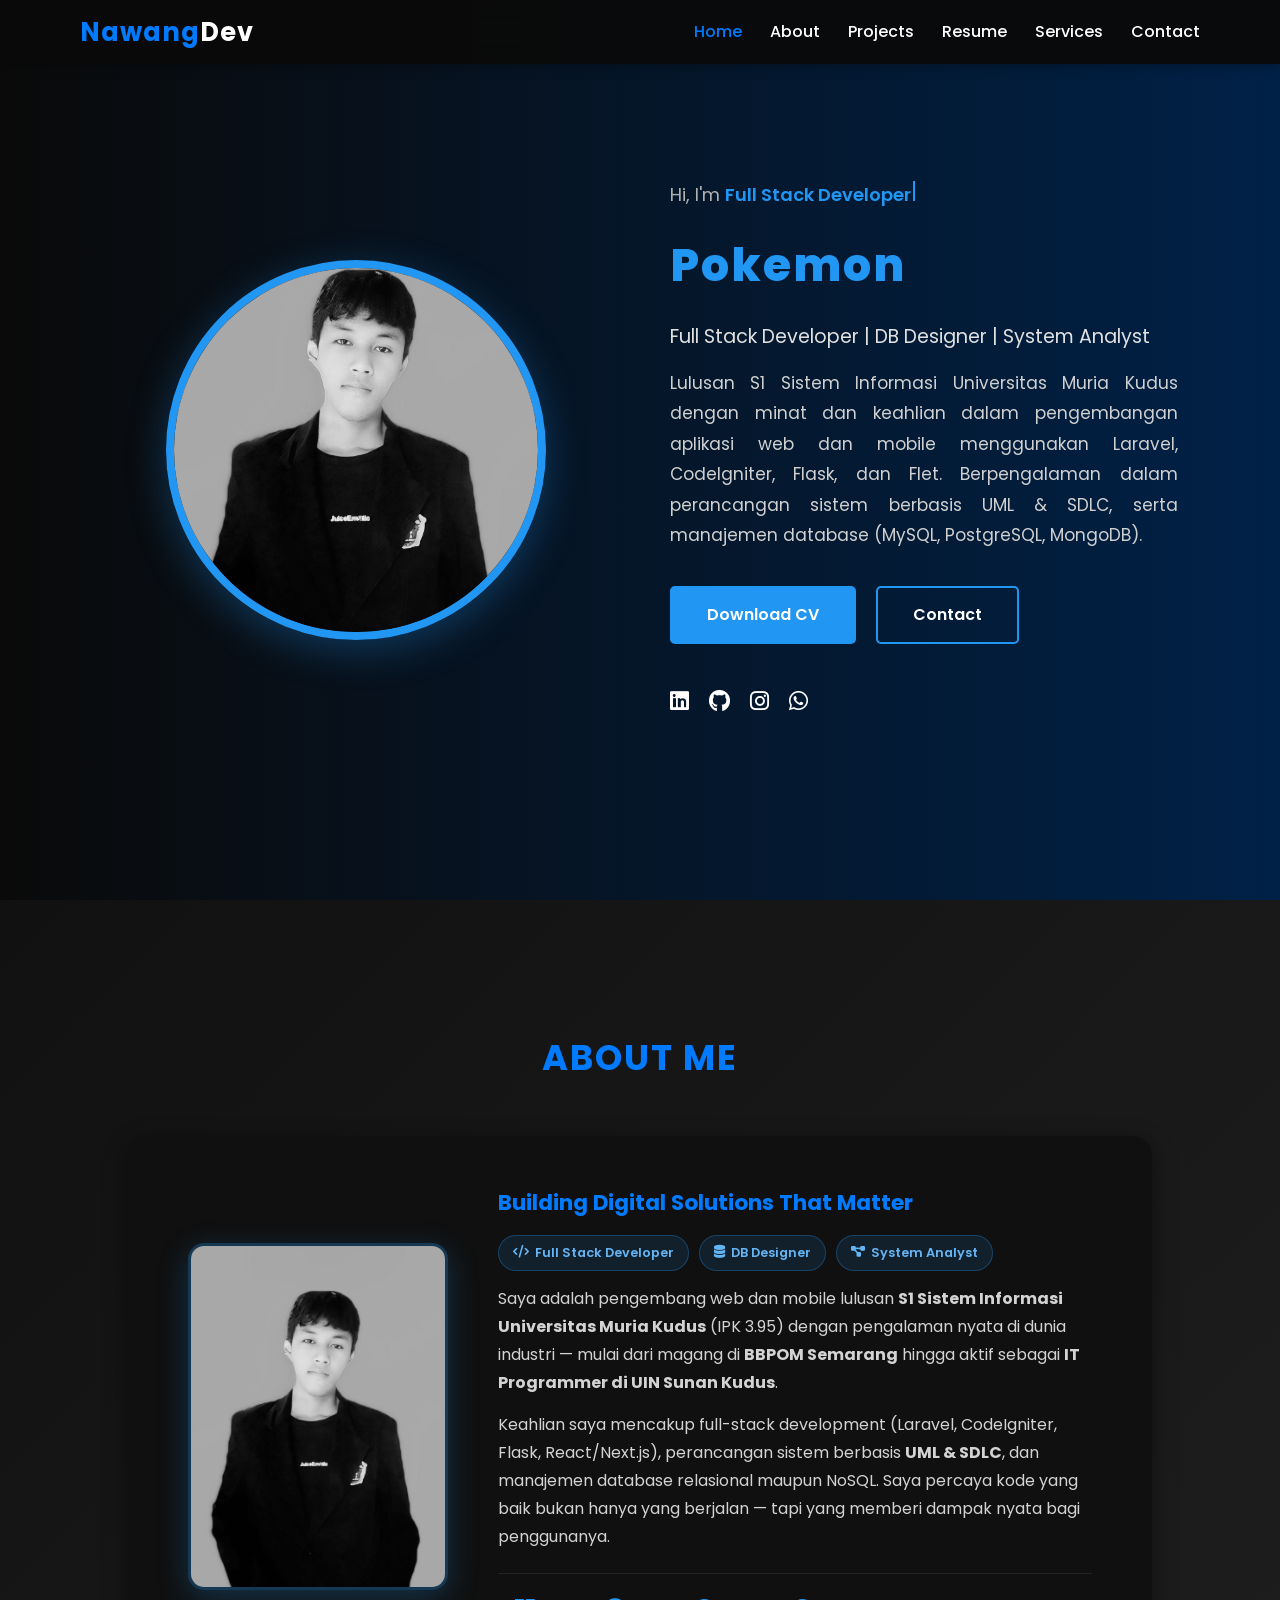
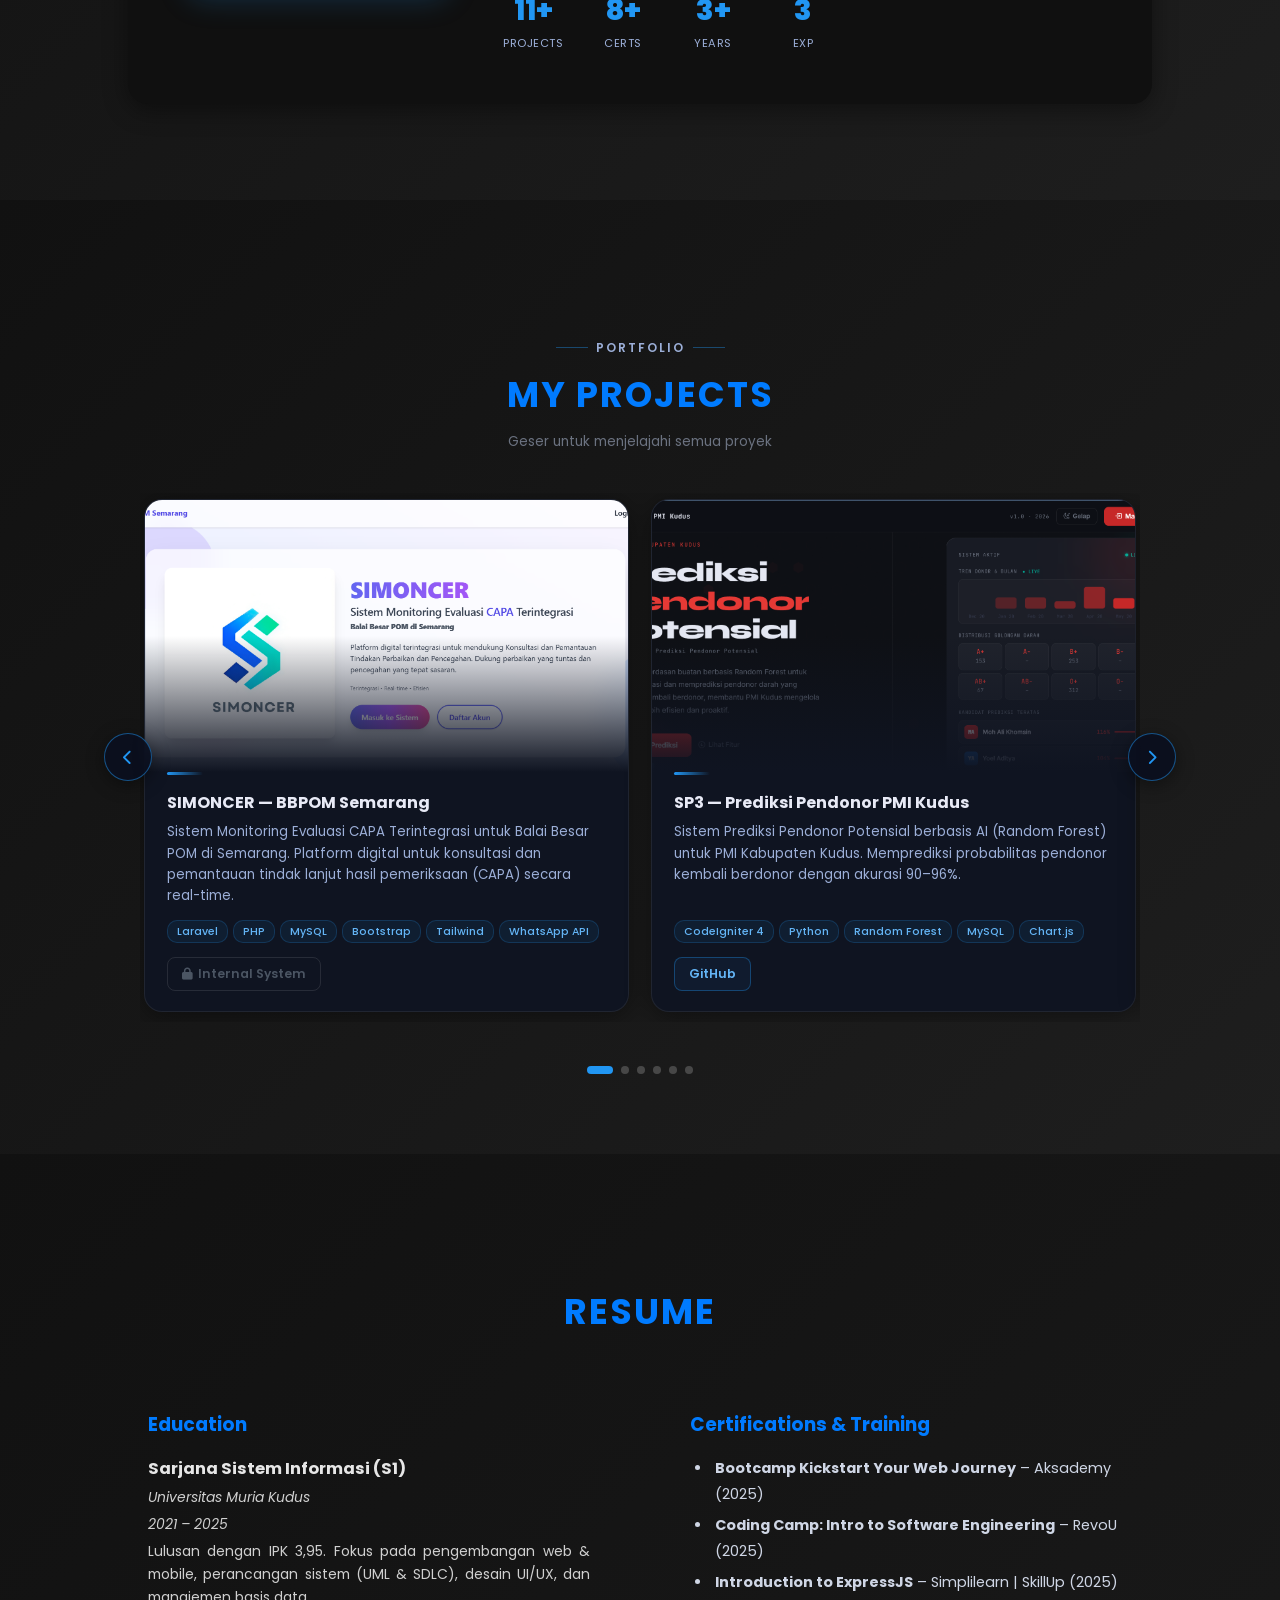
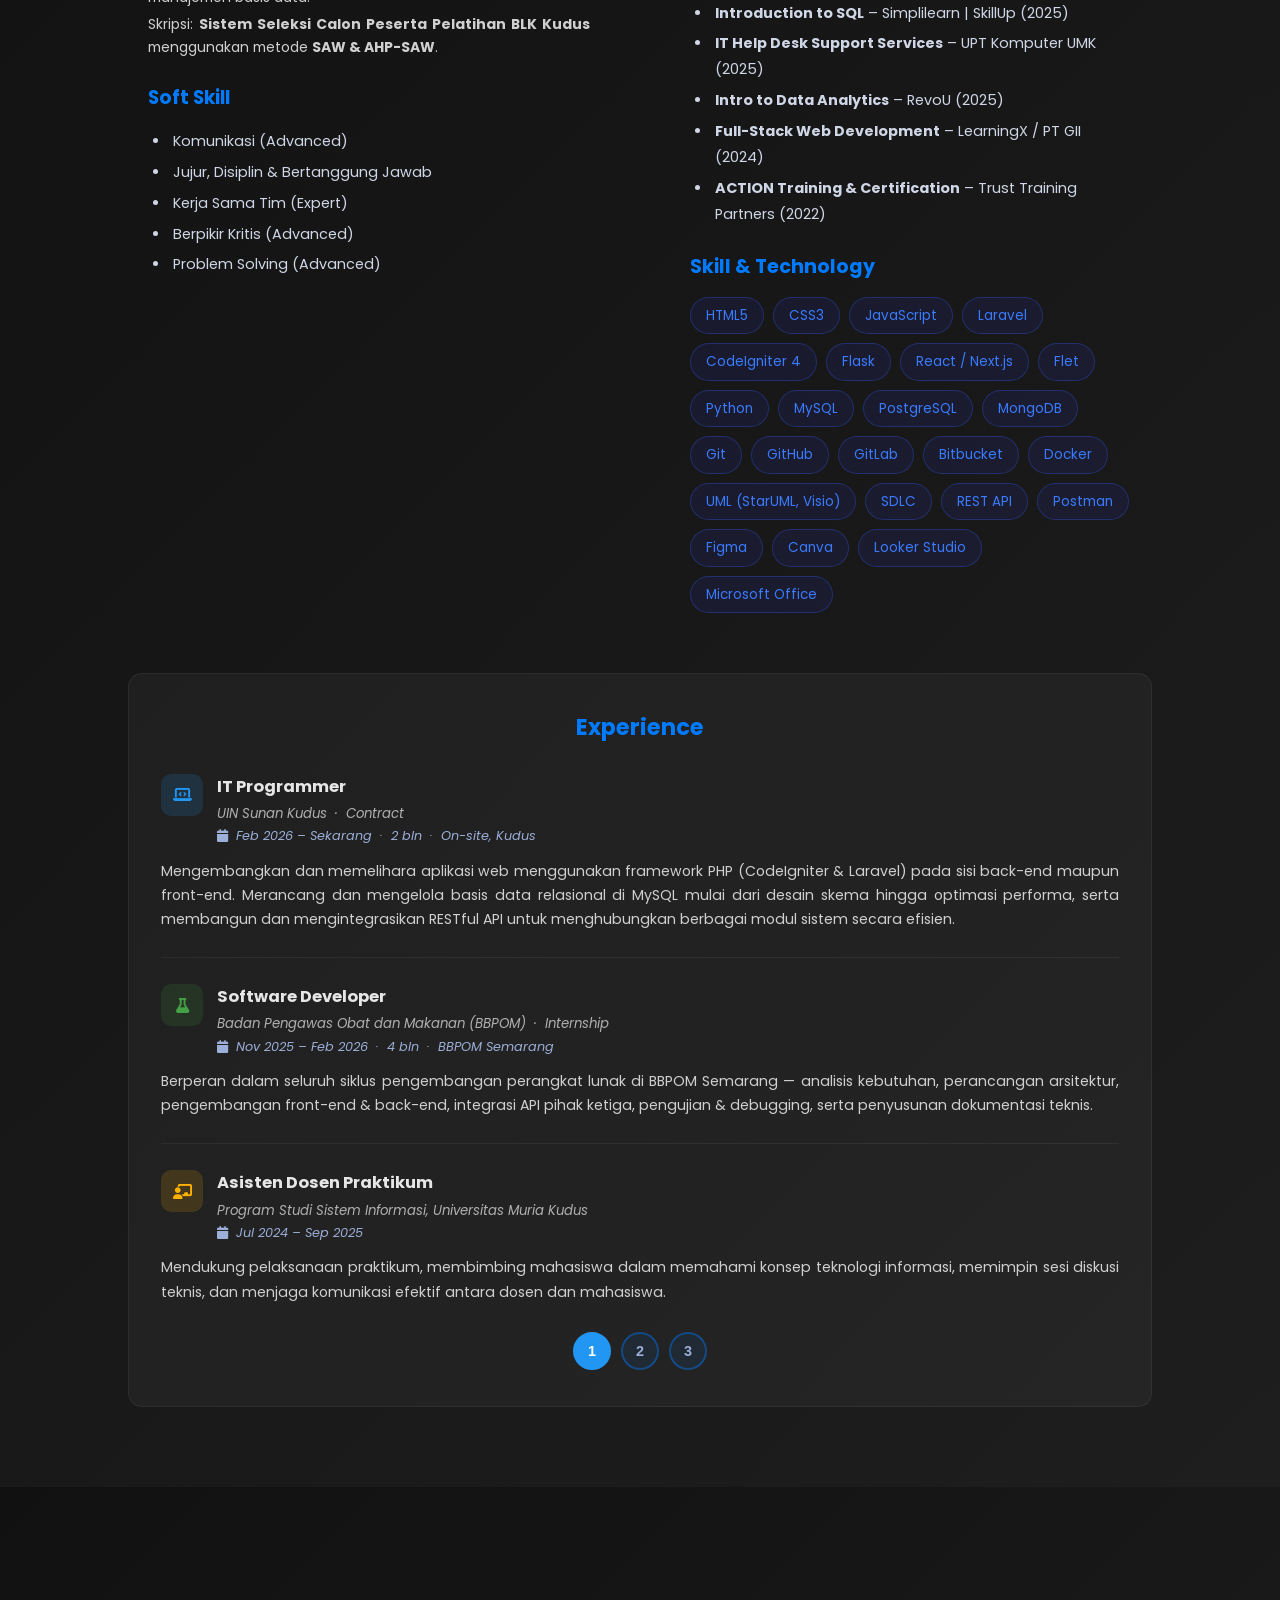
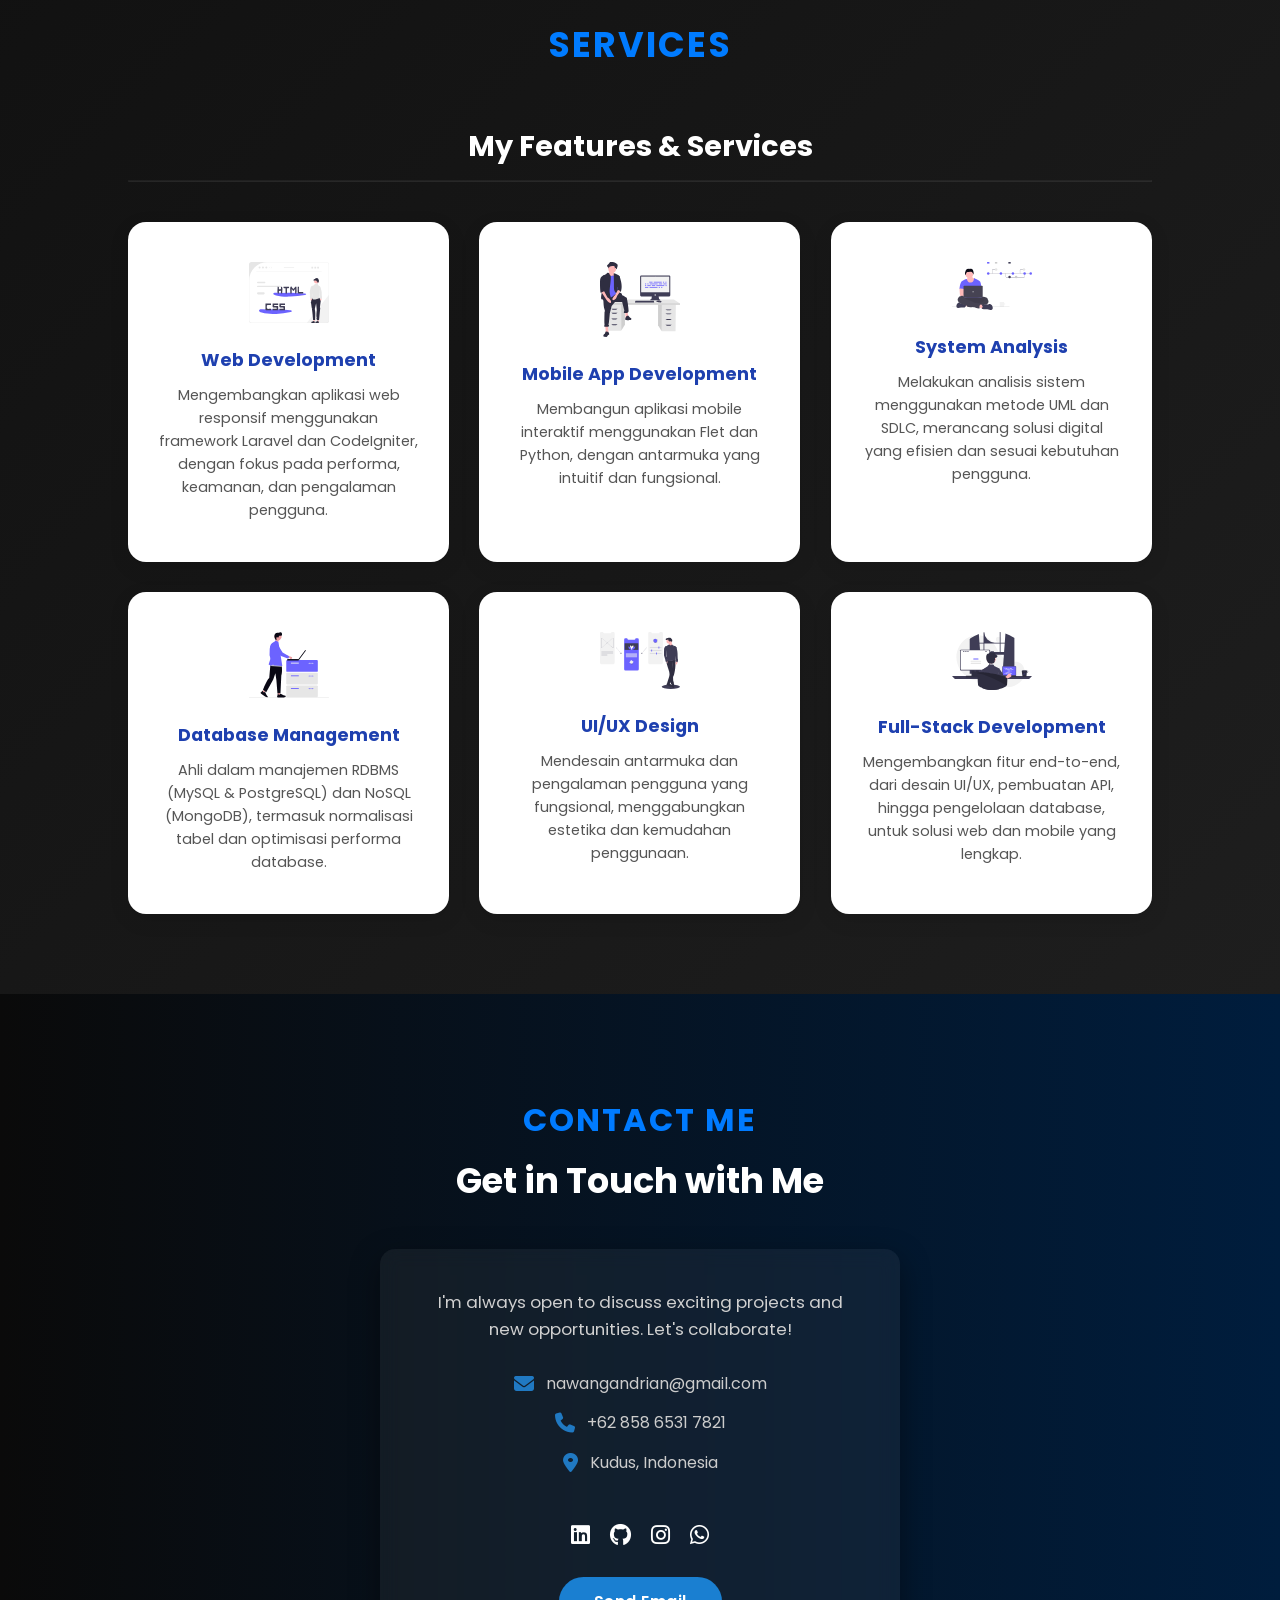
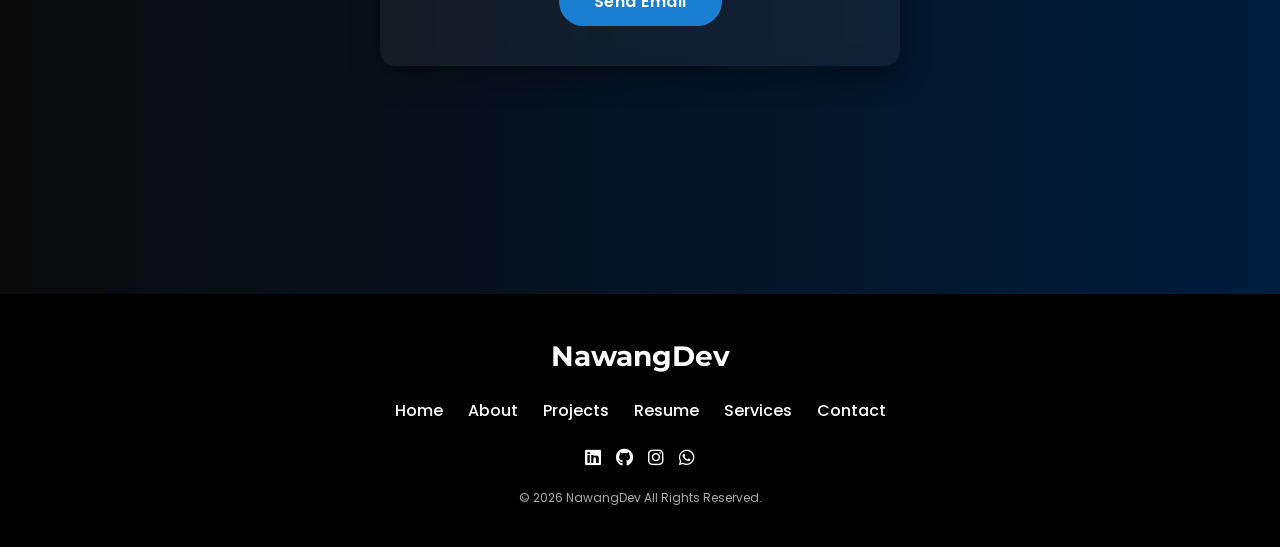
==== commit 28df4ea8: "fix: finishing" ====
--- a/index.html
+++ b/index.html
@@ -3,29 +3,29 @@
   <head>
     <meta charset="UTF-8" />
     <meta name="viewport" content="width=device-width, initial-scale=1.0" />
-    <title>Nawang Alan Andrian | Portfolio</title>
+    <title>Pokemon | Portfolio</title>
     <link rel="icon" href="img/favicon.png" type="image/png" sizes="96x96" />
     <meta
       name="description"
-      content="Portfolio Nawang Alan Andrian — Full Stack Developer, Database Designer, dan System Analyst."
+      content="Portfolio Pokemon — Full Stack Developer, Database Designer, dan System Analyst."
     />
     <meta
       name="keywords"
-      content="Nawang Alan Andrian, Portfolio, Full Stack Developer, System Analyst, Database Designer, UI/UX"
+      content="Pokemon, Portfolio, Full Stack Developer, System Analyst, Database Designer, UI/UX"
     />
-    <meta name="author" content="Nawang Alan Andrian" />
+    <meta name="author" content="Pokemon" />
     <meta name="robots" content="index, follow" />
     <meta
       property="og:title"
-      content="Nawang Alan Andrian | Web & Mobile Developer Portfolio"
+      content="Pokemon | Web & Mobile Developer Portfolio"
     />
     <meta
       property="og:description"
-      content="Portfolio Nawang Alan Andrian — Full Stack Developer."
+      content="Portfolio Pokemon — Full Stack Developer."
     />
     <meta
       property="og:image"
-      content="https://nawangandrian.github.io/MyPortfolio_25/img/portfolio-previeww.png"
+      content="https://nawangandrian.github.io/MyPortfolio_25/img/portfolio-preview.png"
     />
     <meta
       property="og:url"
@@ -33,9 +33,9 @@
     />
     <meta property="og:type" content="website" />
     <meta property="og:locale" content="id_ID" />
-    <meta property="og:site_name" content="Portfolio Nawang Alan Andrian" />
+    <meta property="og:site_name" content="Portfolio Pokemon" />
     <meta name="twitter:card" content="summary_large_image" />
-    <meta name="twitter:title" content="Nawang Alan Andrian | Portfolio" />
+    <meta name="twitter:title" content="Pokemon | Portfolio" />
     <meta
       name="twitter:image"
       content="https://nawangandrian.github.io/MyPortfolio_25/img/portfolio-preview.png"
@@ -108,7 +108,7 @@
             ><span id="typing-text"></span><span class="cursor"></span
           ></span>
         </p>
-        <h1 class="hero-name">Nawang Alan Andrian</h1>
+        <h1 class="hero-name">Pokemon</h1>
         <p class="hero-title">
           Full Stack Developer | DB Designer | System Analyst
         </p>
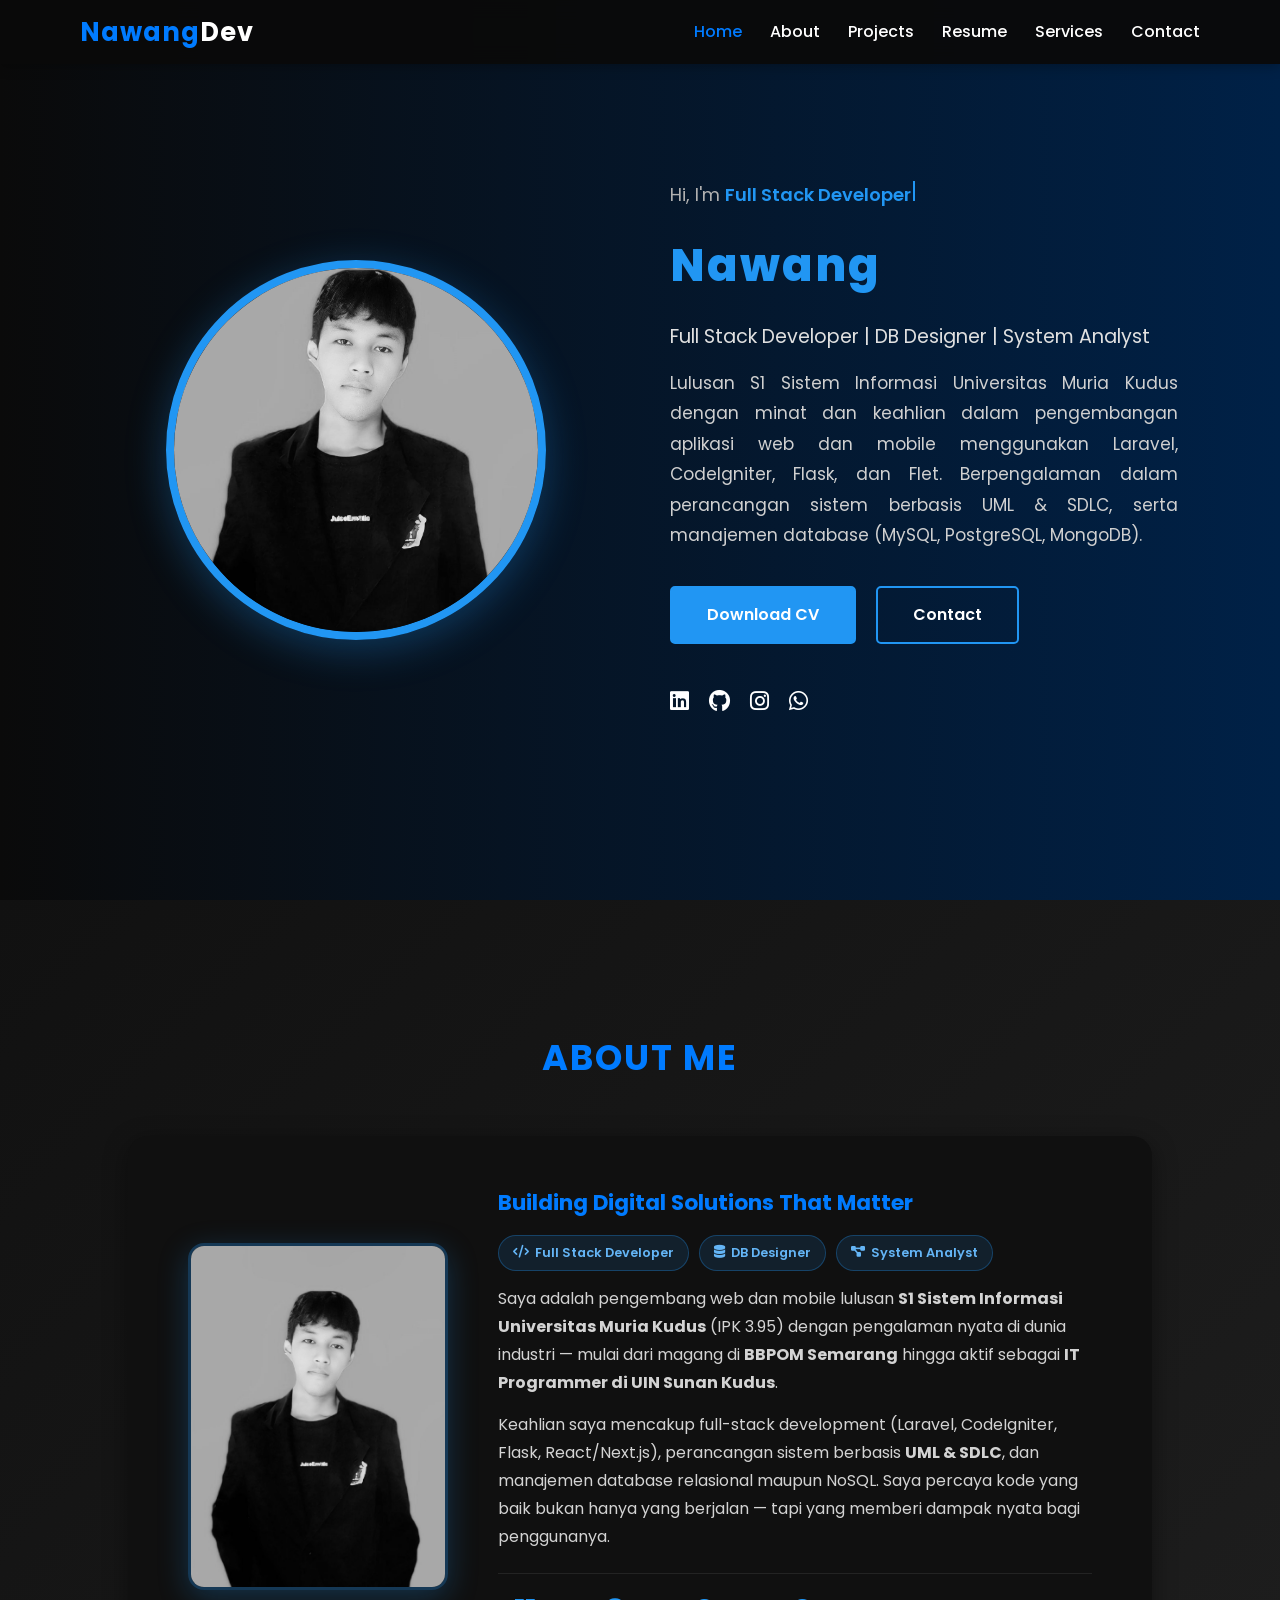
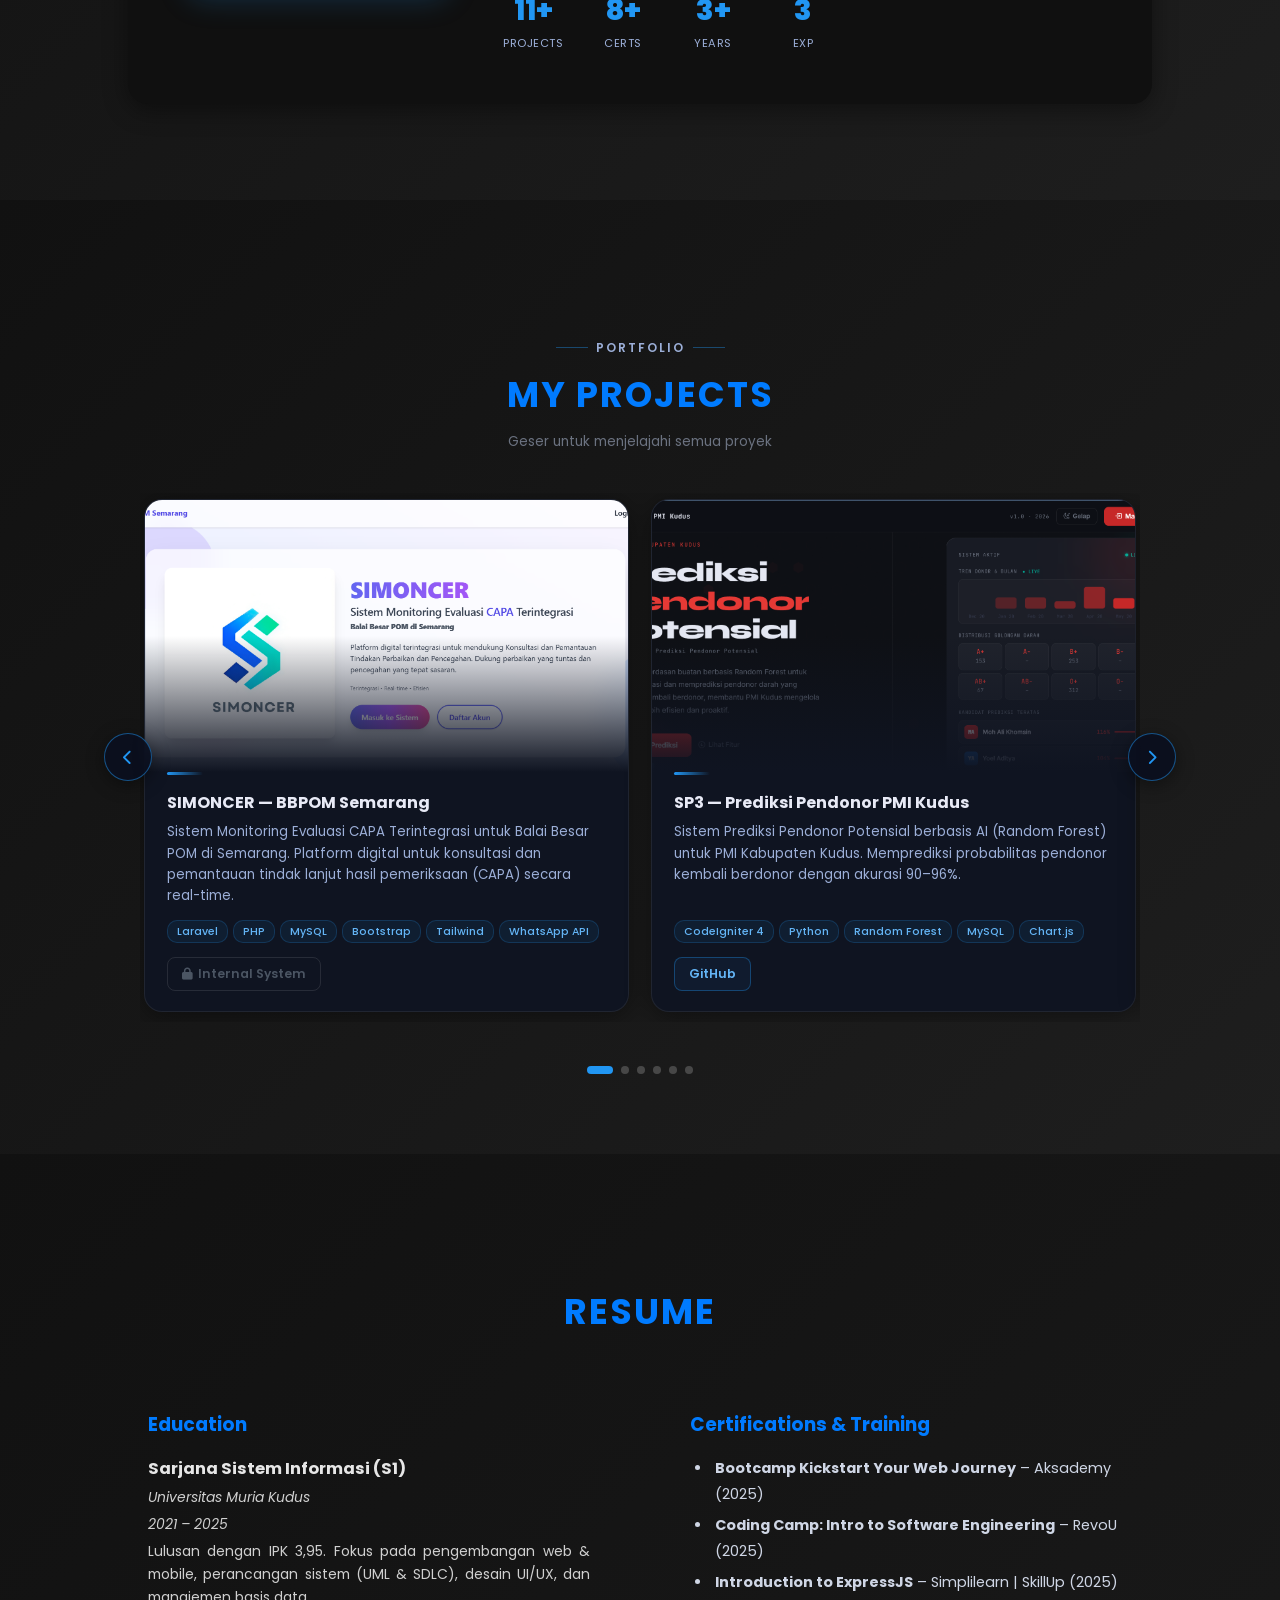
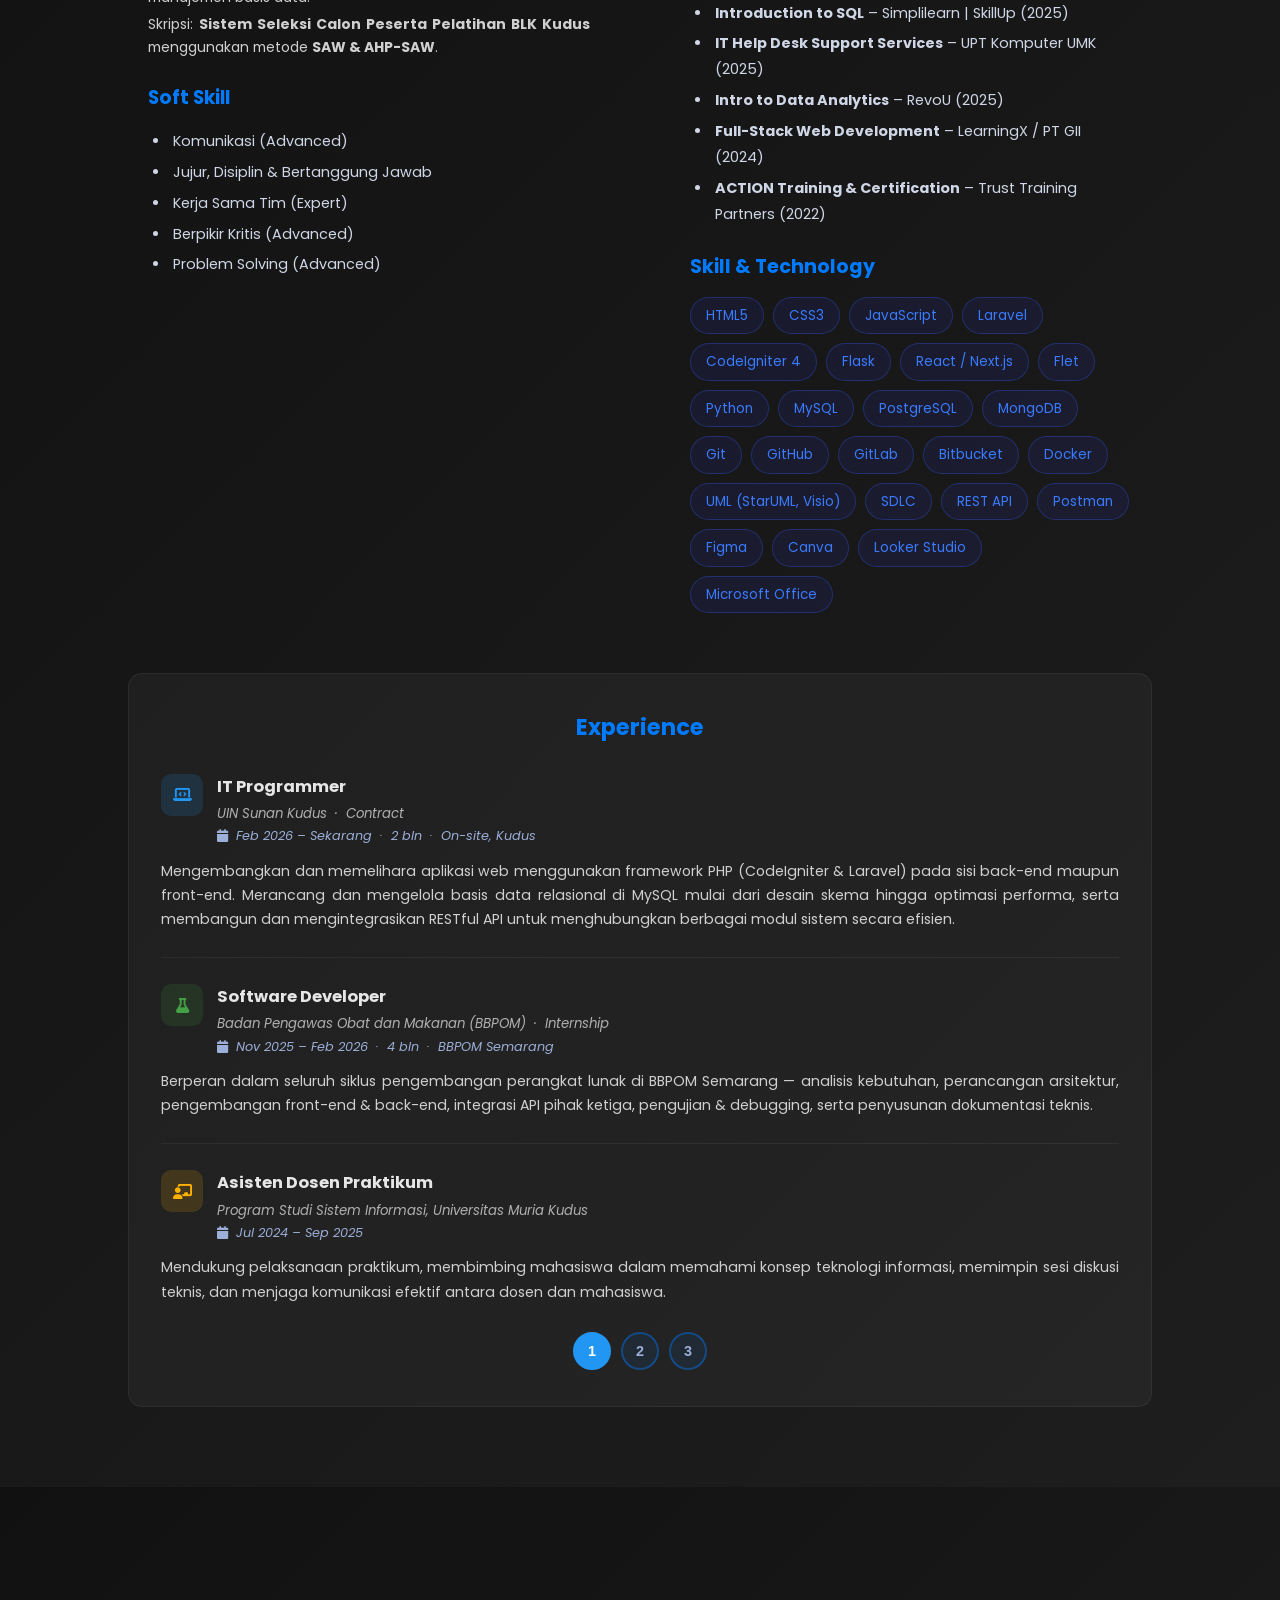
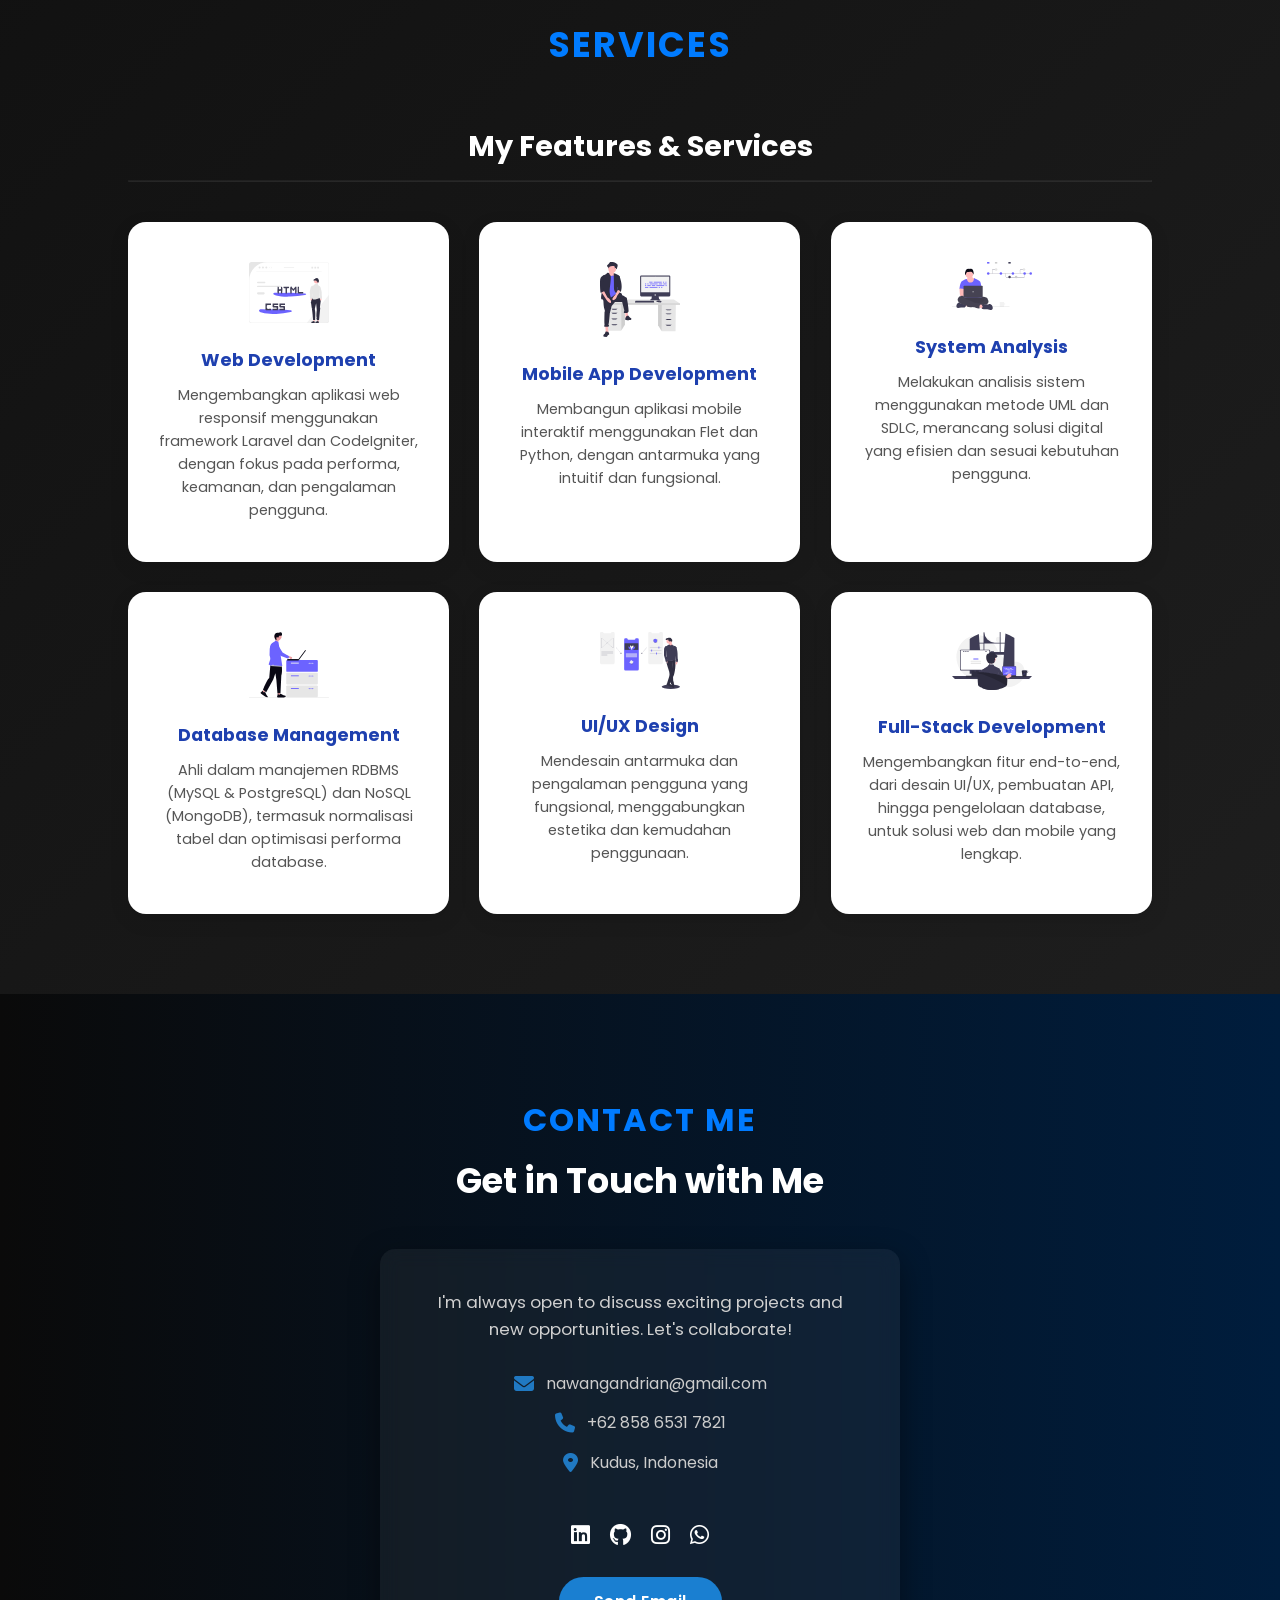
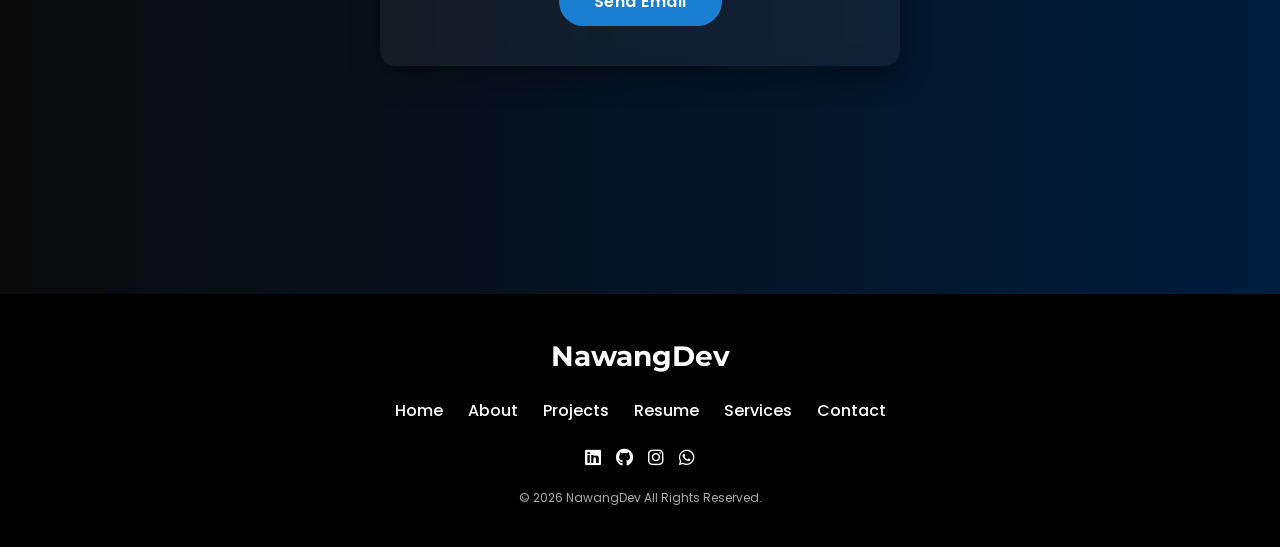
==== commit df4955c1: "fix: finishing" ====
--- a/index.html
+++ b/index.html
@@ -3,29 +3,29 @@
   <head>
     <meta charset="UTF-8" />
     <meta name="viewport" content="width=device-width, initial-scale=1.0" />
-    <title>Pokemon | Portfolio</title>
+    <title>Nawang | Portfolio</title>
     <link rel="icon" href="img/favicon.png" type="image/png" sizes="96x96" />
     <meta
       name="description"
-      content="Portfolio Pokemon — Full Stack Developer, Database Designer, dan System Analyst."
+      content="Portfolio Nawang — Full Stack Developer, Database Designer, dan System Analyst."
     />
     <meta
       name="keywords"
-      content="Pokemon, Portfolio, Full Stack Developer, System Analyst, Database Designer, UI/UX"
+      content="Nawang, Portfolio, Full Stack Developer, System Analyst, Database Designer, UI/UX"
     />
-    <meta name="author" content="Pokemon" />
+    <meta name="author" content="Nawang" />
     <meta name="robots" content="index, follow" />
     <meta
       property="og:title"
-      content="Pokemon | Web & Mobile Developer Portfolio"
+      content="Nawang | Web & Mobile Developer Portfolio"
     />
     <meta
       property="og:description"
-      content="Portfolio Pokemon — Full Stack Developer."
+      content="Portfolio Nawang — Full Stack Developer."
     />
     <meta
       property="og:image"
-      content="https://nawangandrian.github.io/MyPortfolio_25/img/portfolio-preview.png"
+      content="https://nawangandrian.github.io/MyPortfolio_25/img/portfolio-previeww.png"
     />
     <meta
       property="og:url"
@@ -33,9 +33,9 @@
     />
     <meta property="og:type" content="website" />
     <meta property="og:locale" content="id_ID" />
-    <meta property="og:site_name" content="Portfolio Pokemon" />
+    <meta property="og:site_name" content="Portfolio Nawang" />
     <meta name="twitter:card" content="summary_large_image" />
-    <meta name="twitter:title" content="Pokemon | Portfolio" />
+    <meta name="twitter:title" content="Nawang | Portfolio" />
     <meta
       name="twitter:image"
       content="https://nawangandrian.github.io/MyPortfolio_25/img/portfolio-preview.png"
@@ -108,7 +108,7 @@
             ><span id="typing-text"></span><span class="cursor"></span
           ></span>
         </p>
-        <h1 class="hero-name">Pokemon</h1>
+        <h1 class="hero-name">Nawang</h1>
         <p class="hero-title">
           Full Stack Developer | DB Designer | System Analyst
         </p>
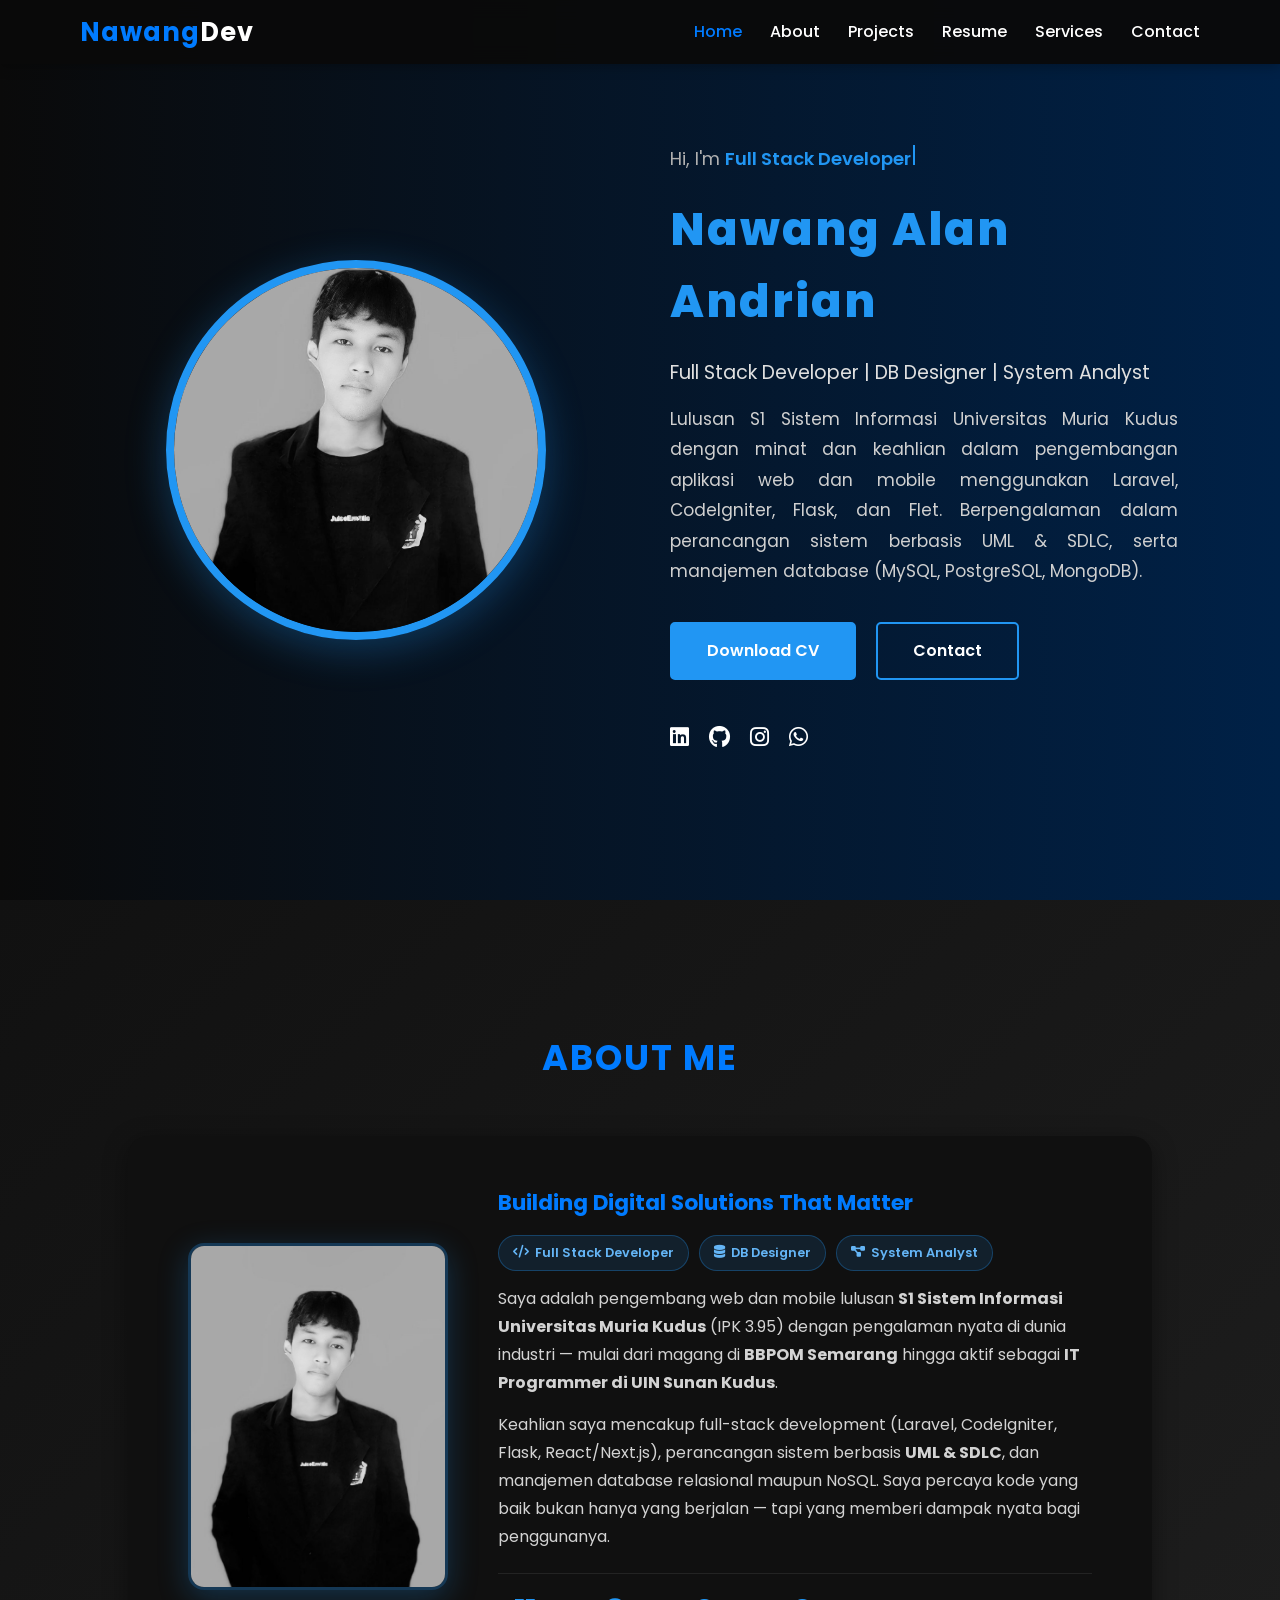
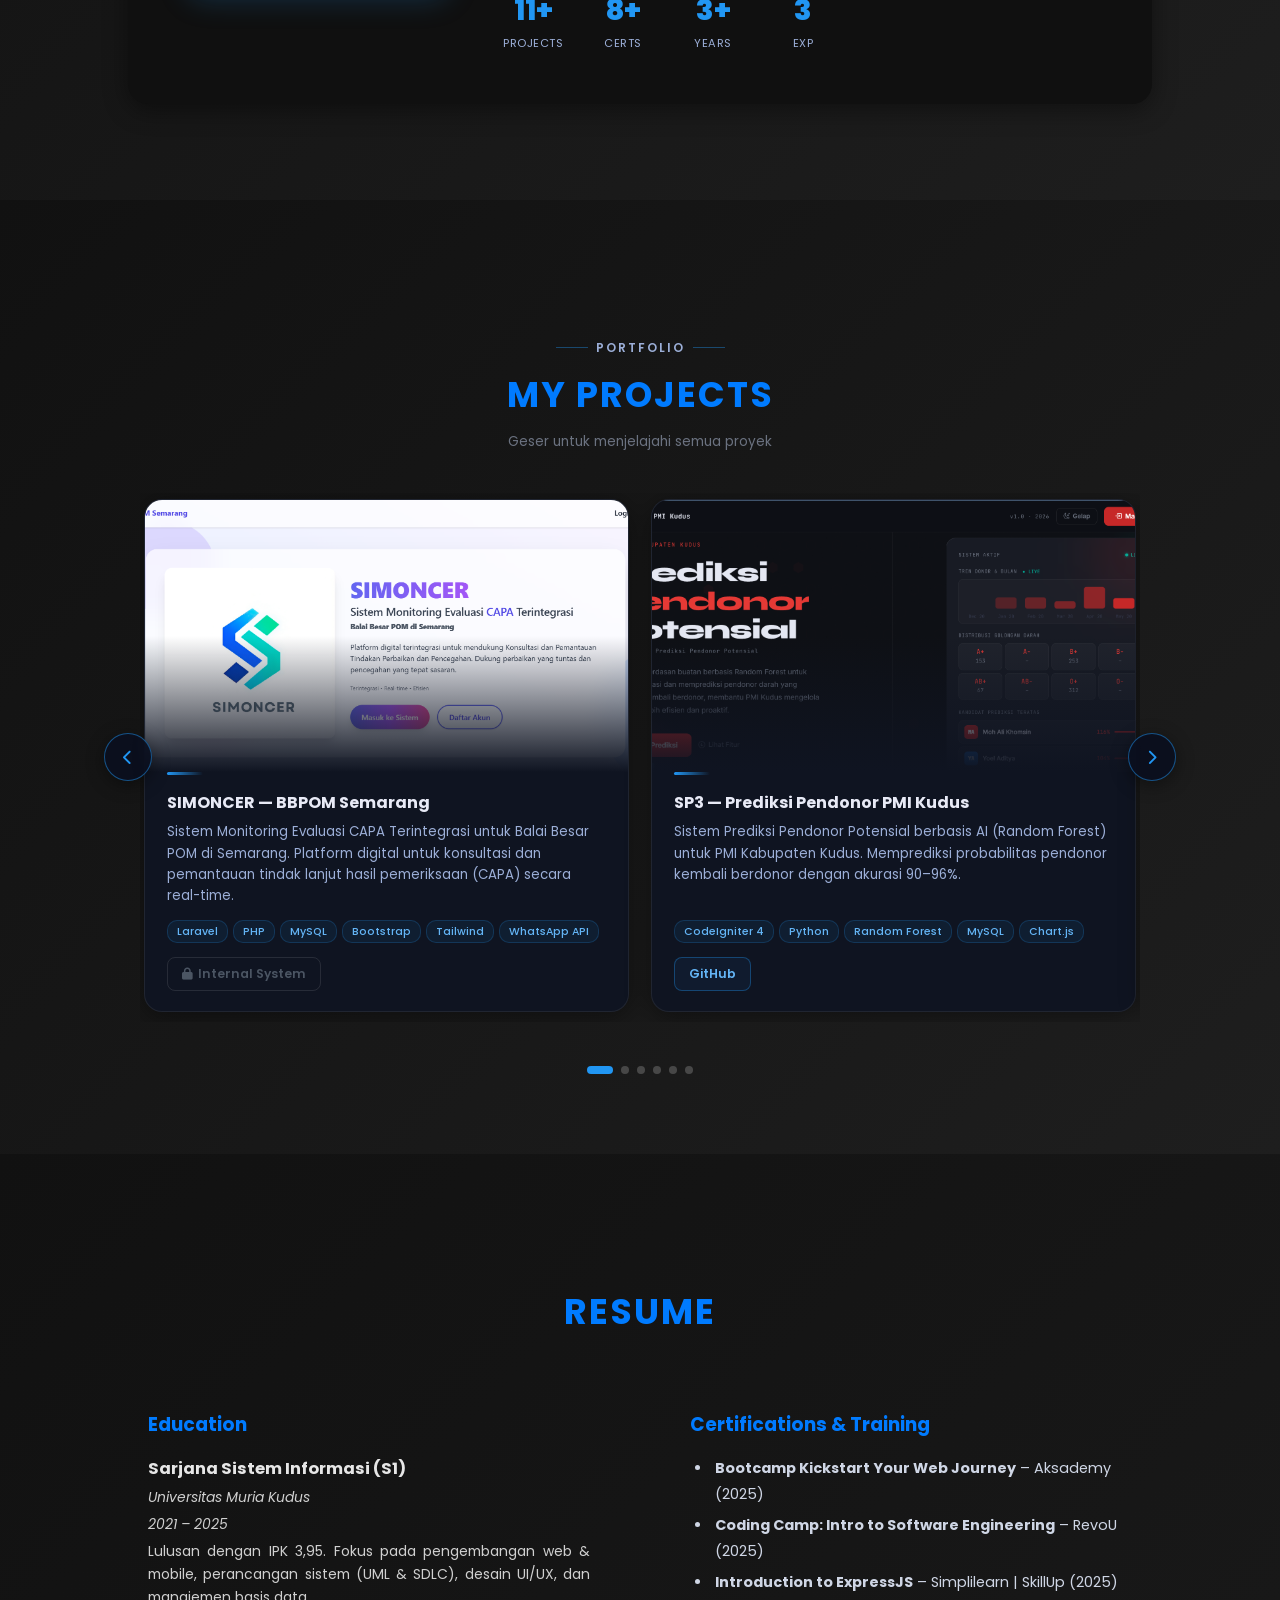
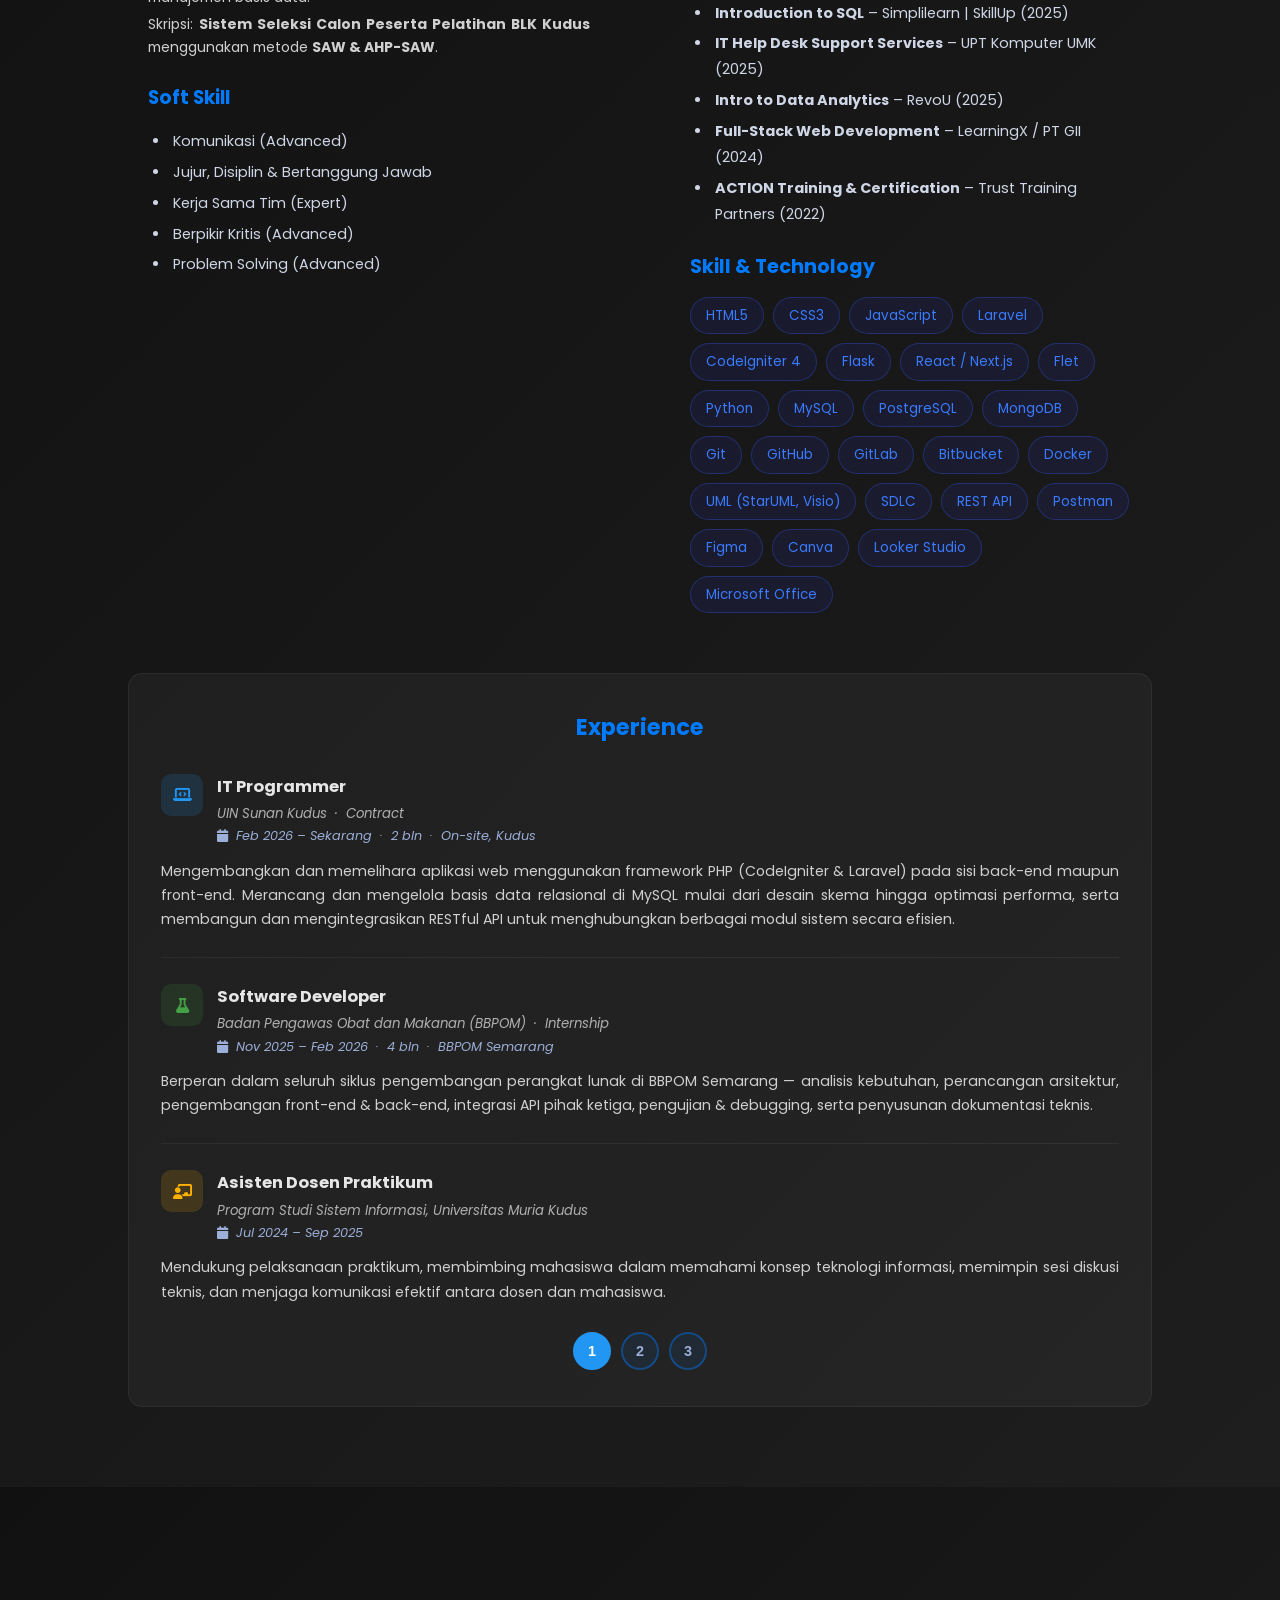
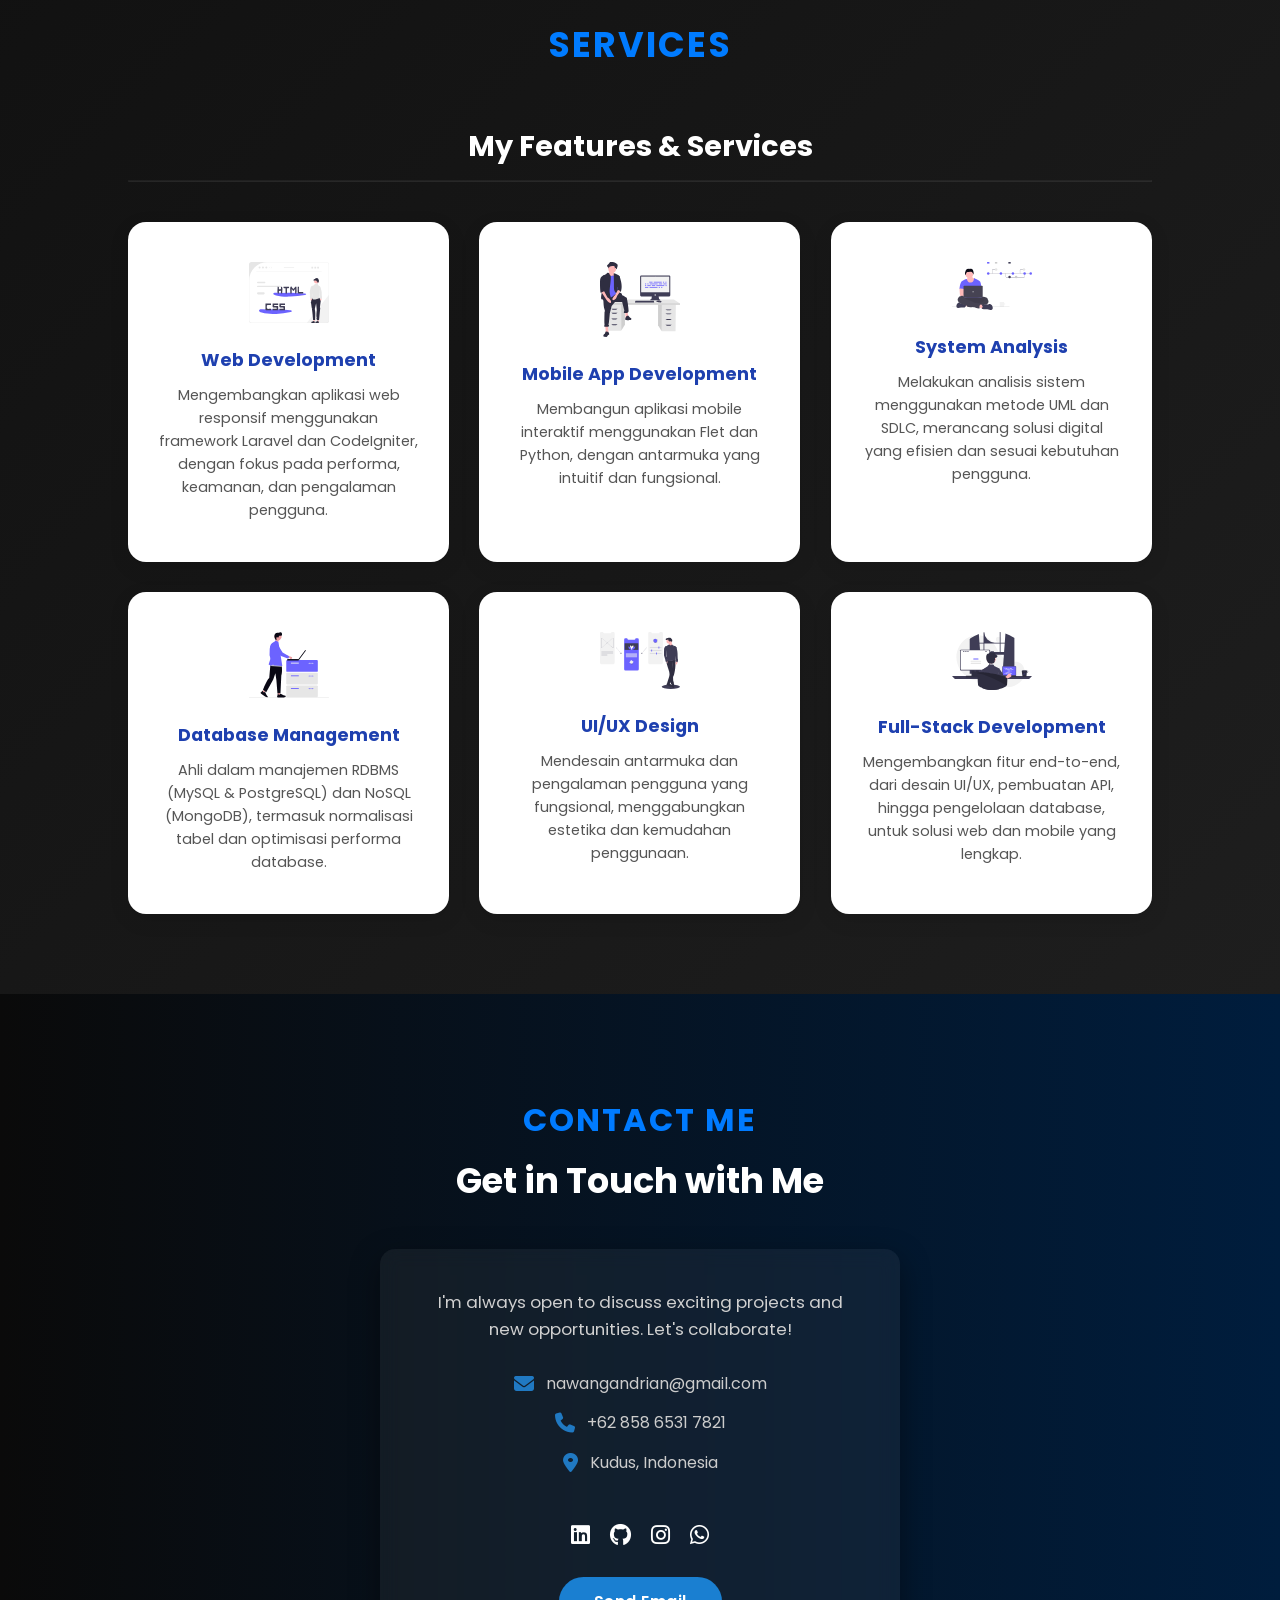
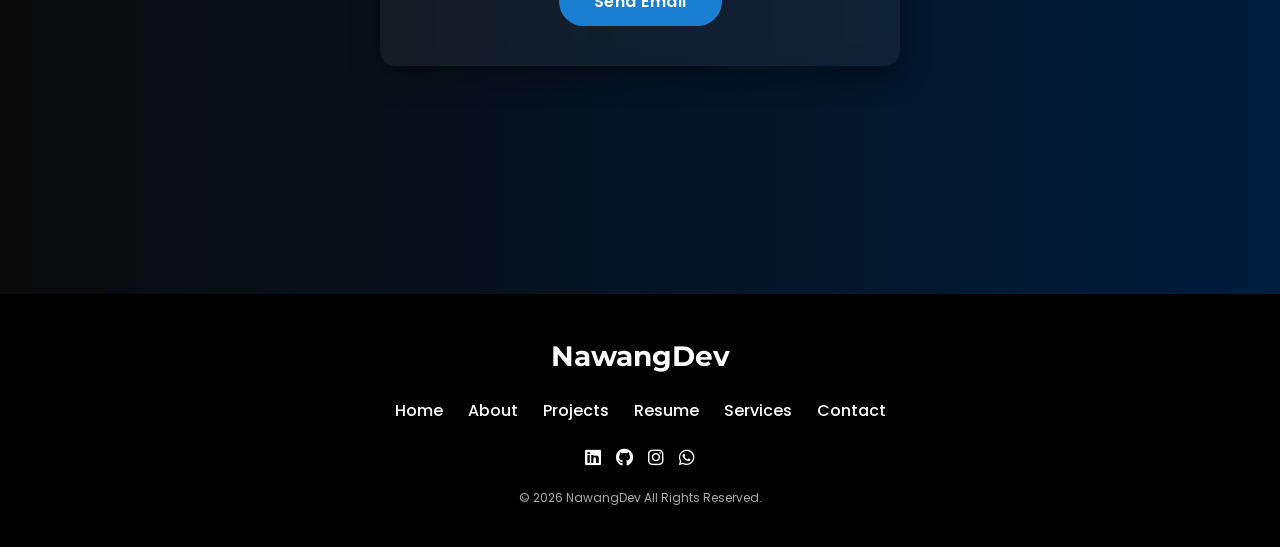
==== commit dc9086fb: "Merge branch 'develop' into feature/text" ====
--- a/index.html
+++ b/index.html
@@ -7,25 +7,25 @@
     <link rel="icon" href="img/favicon.png" type="image/png" sizes="96x96" />
     <meta
       name="description"
-      content="Portfolio Nawang — Full Stack Developer, Database Designer, dan System Analyst."
+      content="Portfolio Nawang Alan Andrian — Full Stack Developer, Database Designer, dan System Analyst."
     />
     <meta
       name="keywords"
-      content="Nawang, Portfolio, Full Stack Developer, System Analyst, Database Designer, UI/UX"
+      content="Nawang Alan Andrian, Portfolio, Full Stack Developer, System Analyst, Database Designer, UI/UX"
     />
-    <meta name="author" content="Nawang" />
+    <meta name="author" content="Nawang Alan Andrian" />
     <meta name="robots" content="index, follow" />
     <meta
       property="og:title"
-      content="Nawang | Web & Mobile Developer Portfolio"
+      content="Nawang Alan Andrian | Web & Mobile Developer Portfolio"
     />
     <meta
       property="og:description"
-      content="Portfolio Nawang — Full Stack Developer."
+      content="Portfolio Nawang Alan Andrian — Full Stack Developer."
     />
     <meta
       property="og:image"
-      content="https://nawangandrian.github.io/MyPortfolio_25/img/portfolio-previeww.png"
+      content="https://nawangandrian.github.io/MyPortfolio_25/img/portfolio-preview.png"
     />
     <meta
       property="og:url"
@@ -33,9 +33,9 @@
     />
     <meta property="og:type" content="website" />
     <meta property="og:locale" content="id_ID" />
-    <meta property="og:site_name" content="Portfolio Nawang" />
+    <meta property="og:site_name" content="Portfolio Nawang Alan Andrian" />
     <meta name="twitter:card" content="summary_large_image" />
-    <meta name="twitter:title" content="Nawang | Portfolio" />
+    <meta name="twitter:title" content="Nawang Alan Andrian | Portfolio" />
     <meta
       name="twitter:image"
       content="https://nawangandrian.github.io/MyPortfolio_25/img/portfolio-preview.png"
@@ -108,7 +108,7 @@
             ><span id="typing-text"></span><span class="cursor"></span
           ></span>
         </p>
-        <h1 class="hero-name">Nawang</h1>
+        <h1 class="hero-name">Nawang Alan Andrian</h1>
         <p class="hero-title">
           Full Stack Developer | DB Designer | System Analyst
         </p>
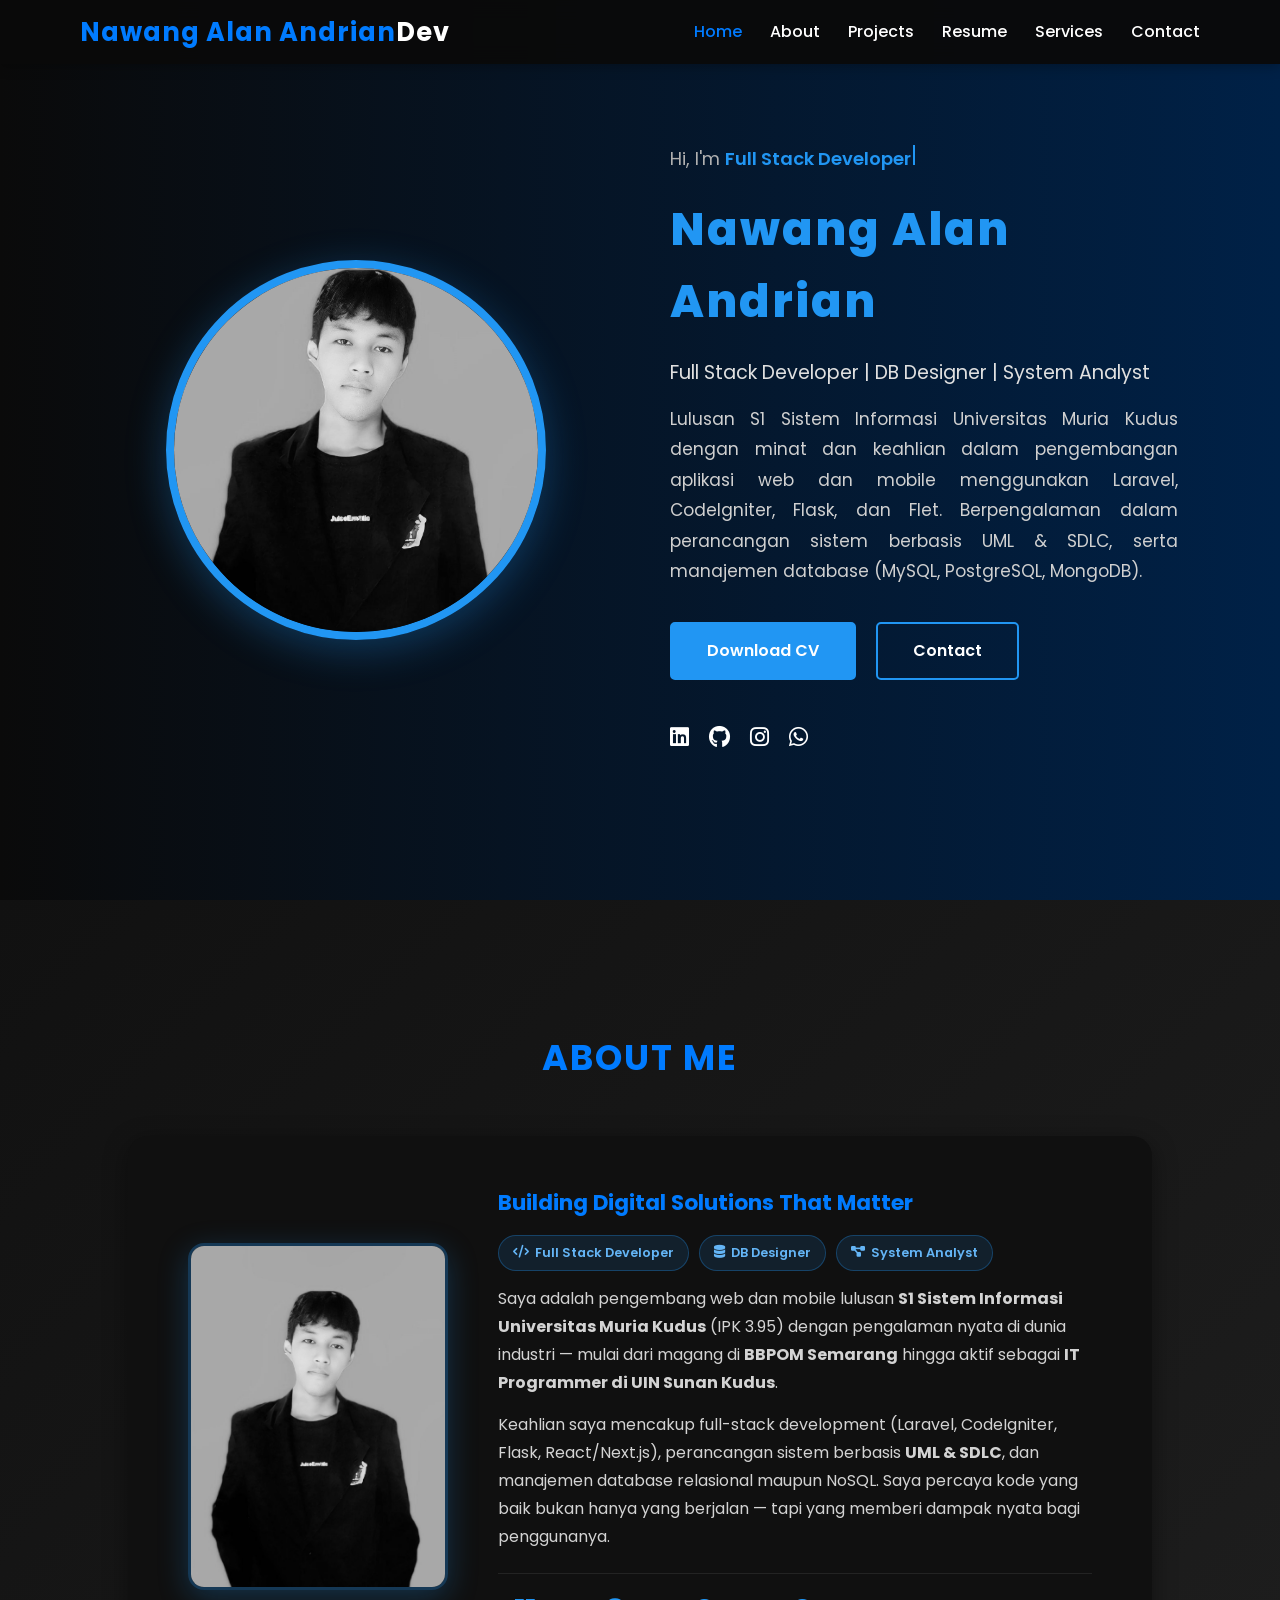
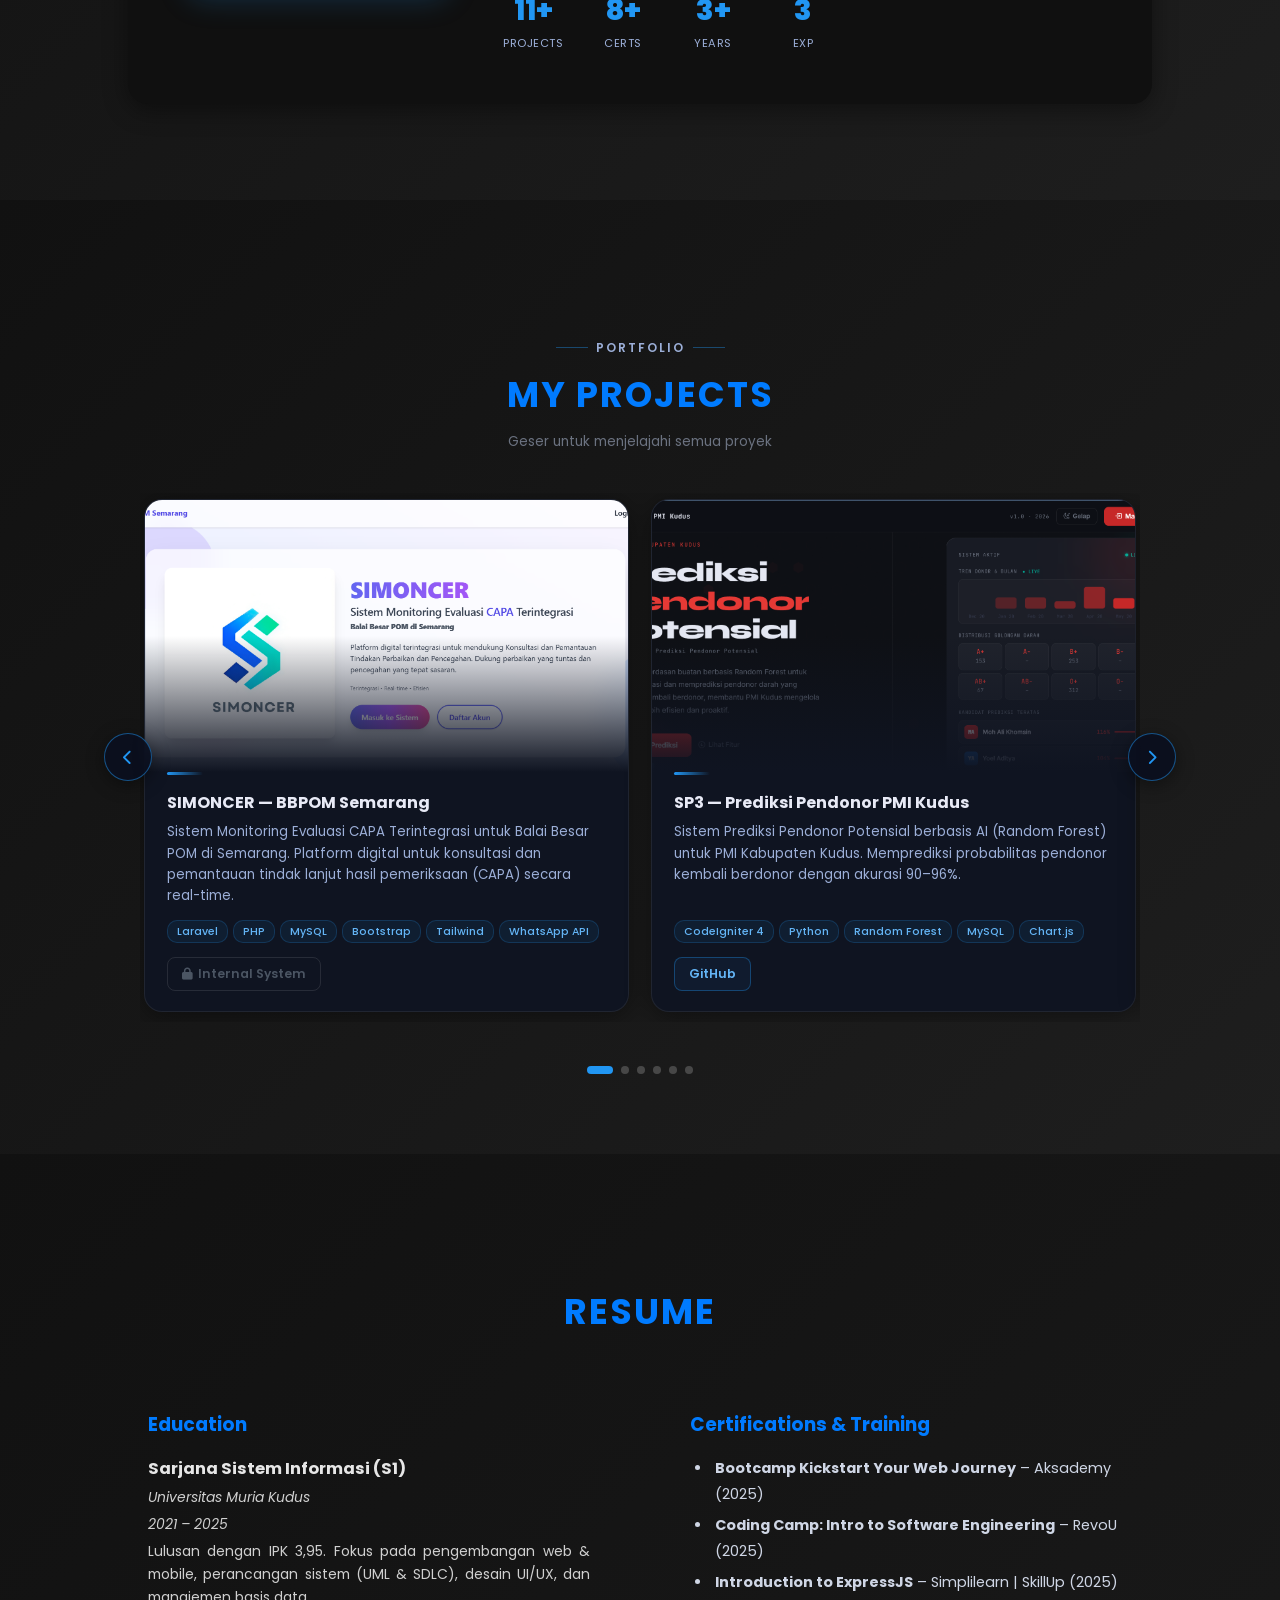
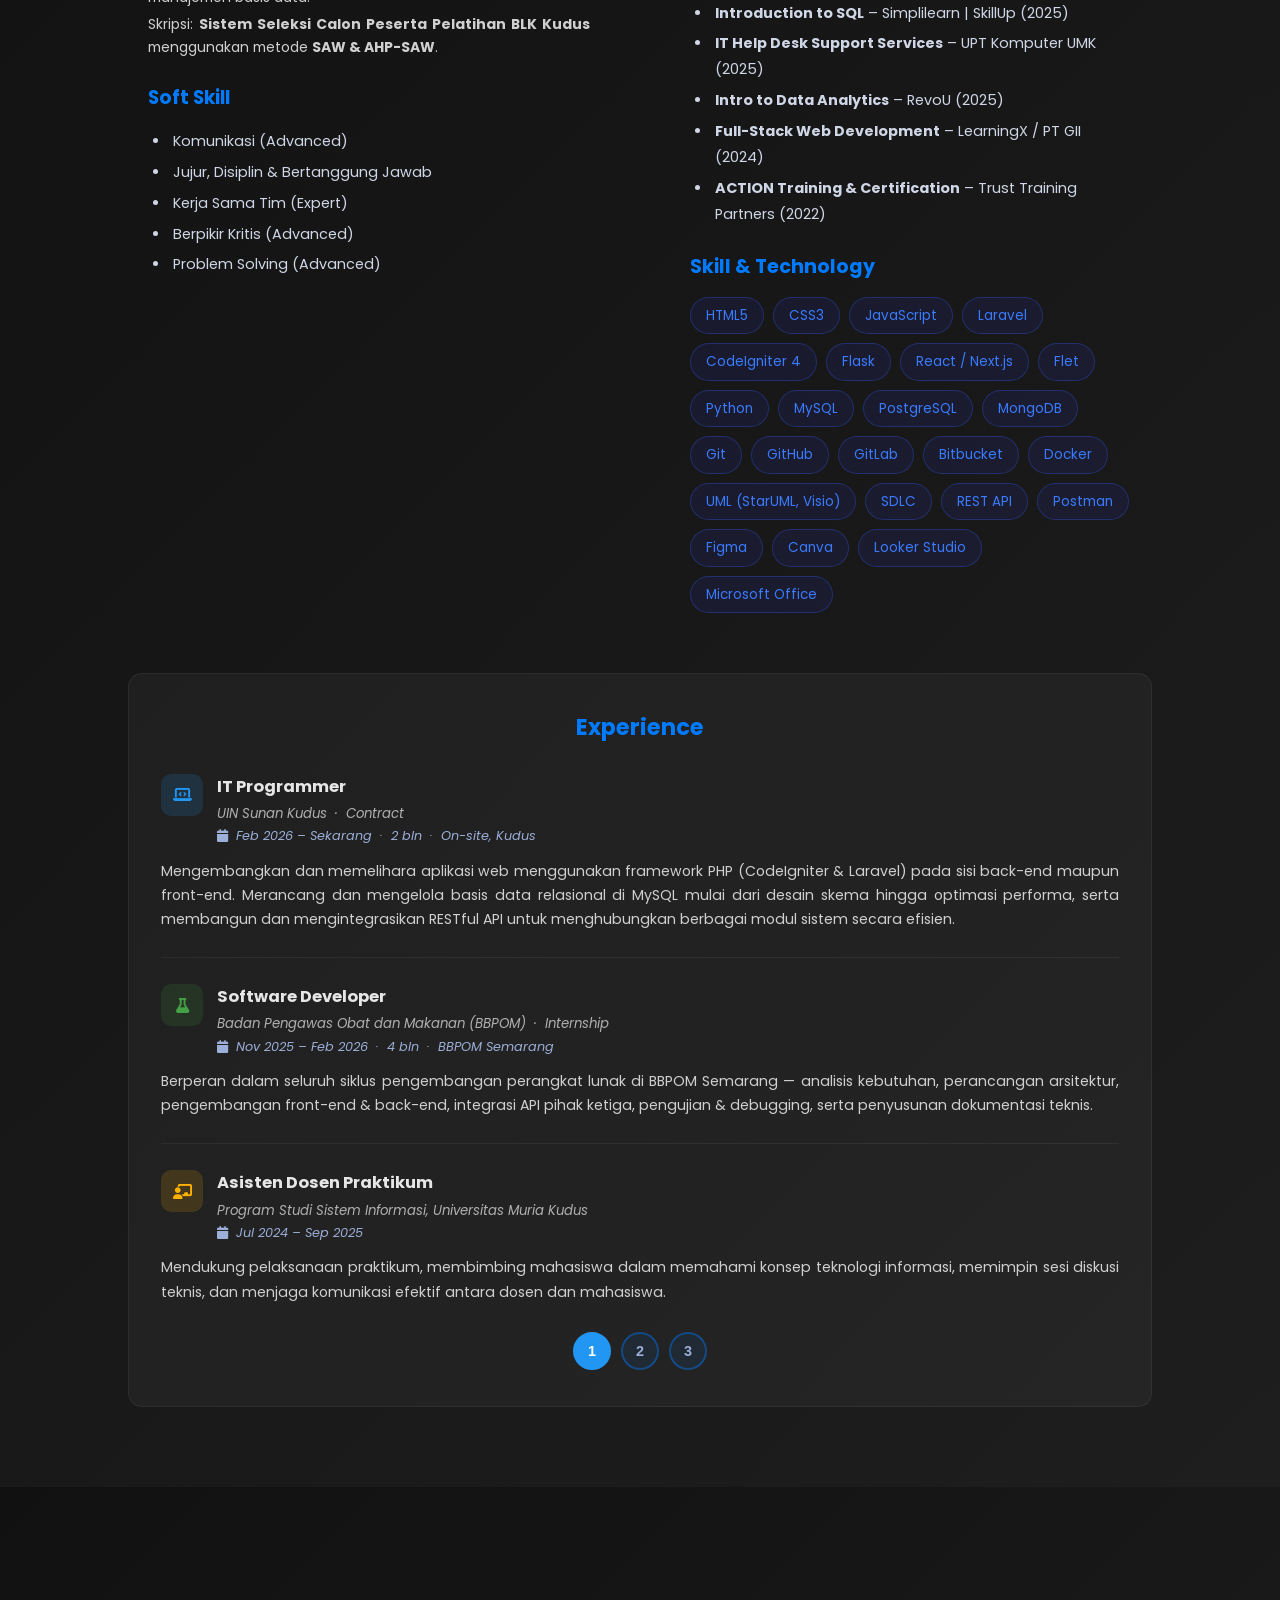
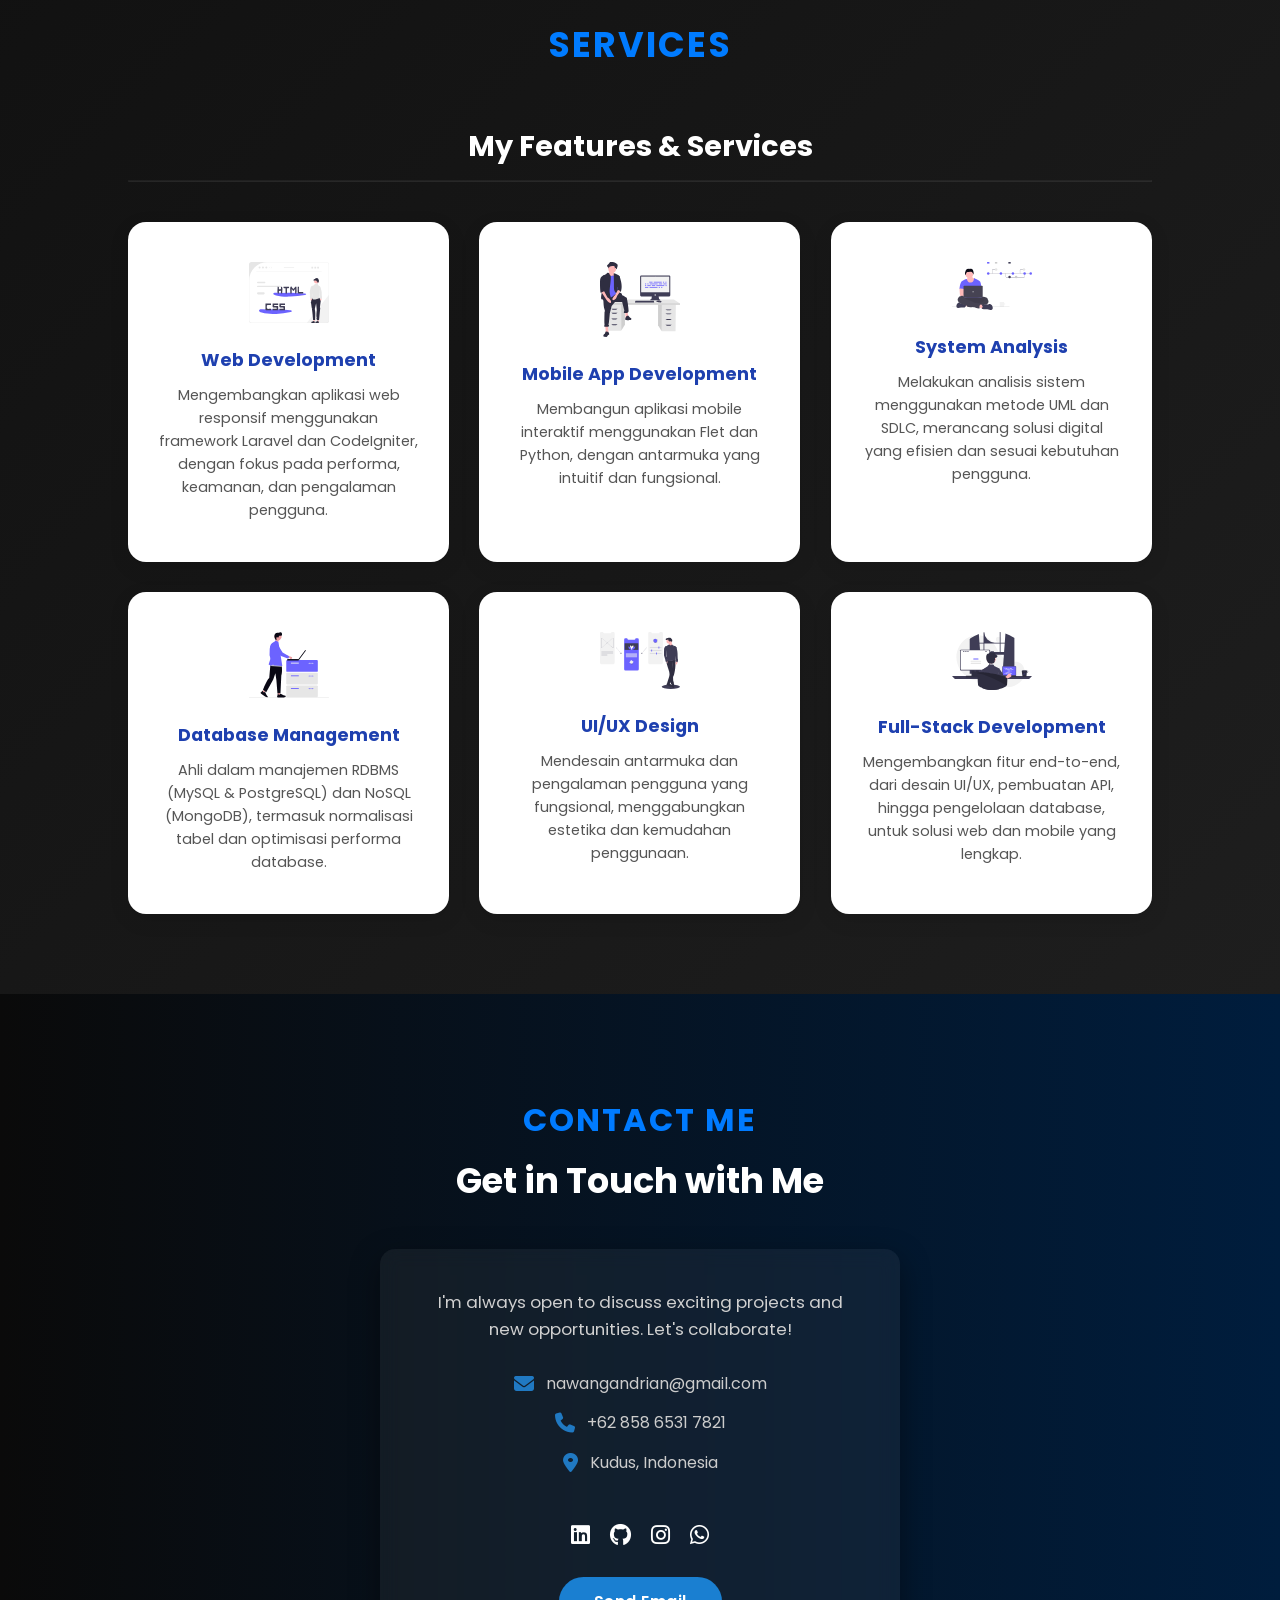
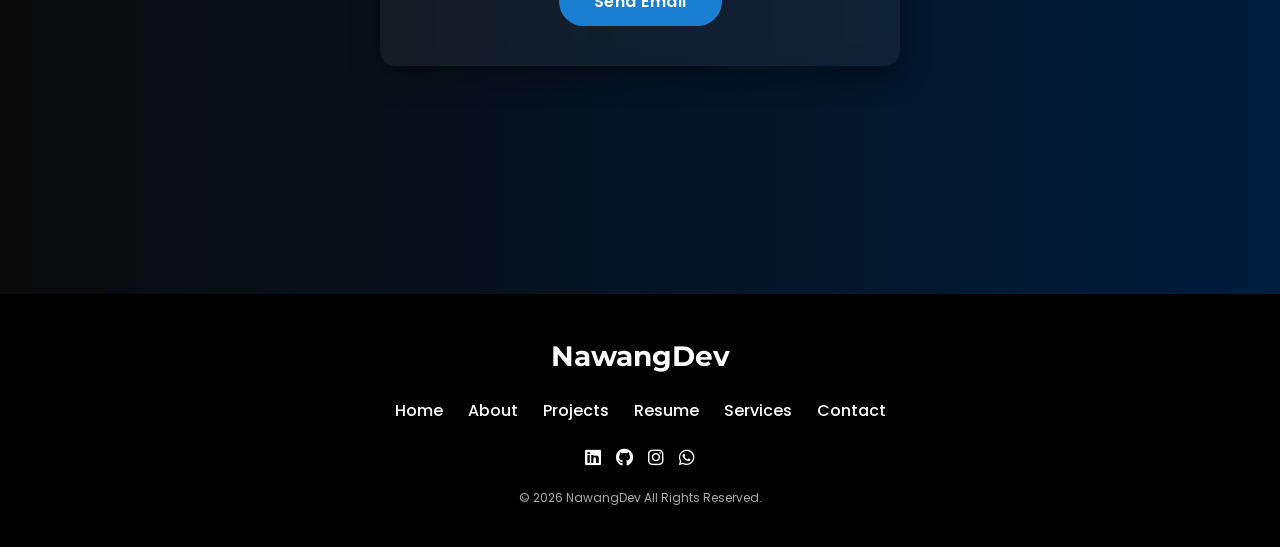
==== commit 1b543bbd: "fix: finishing" ====
--- a/index.html
+++ b/index.html
@@ -58,7 +58,7 @@
   <body>
     <!-- ===== Header ===== -->
     <header class="header">
-      <div class="logo"><span>Nawang</span>Dev</div>
+      <div class="logo"><span>Nawang Alan Andrian</span>Dev</div>
       <div class="menu-toggle" id="menu-toggle">&#9776;</div>
       <nav class="navbar" id="navbar">
         <a href="#home" class="active">Home</a>
